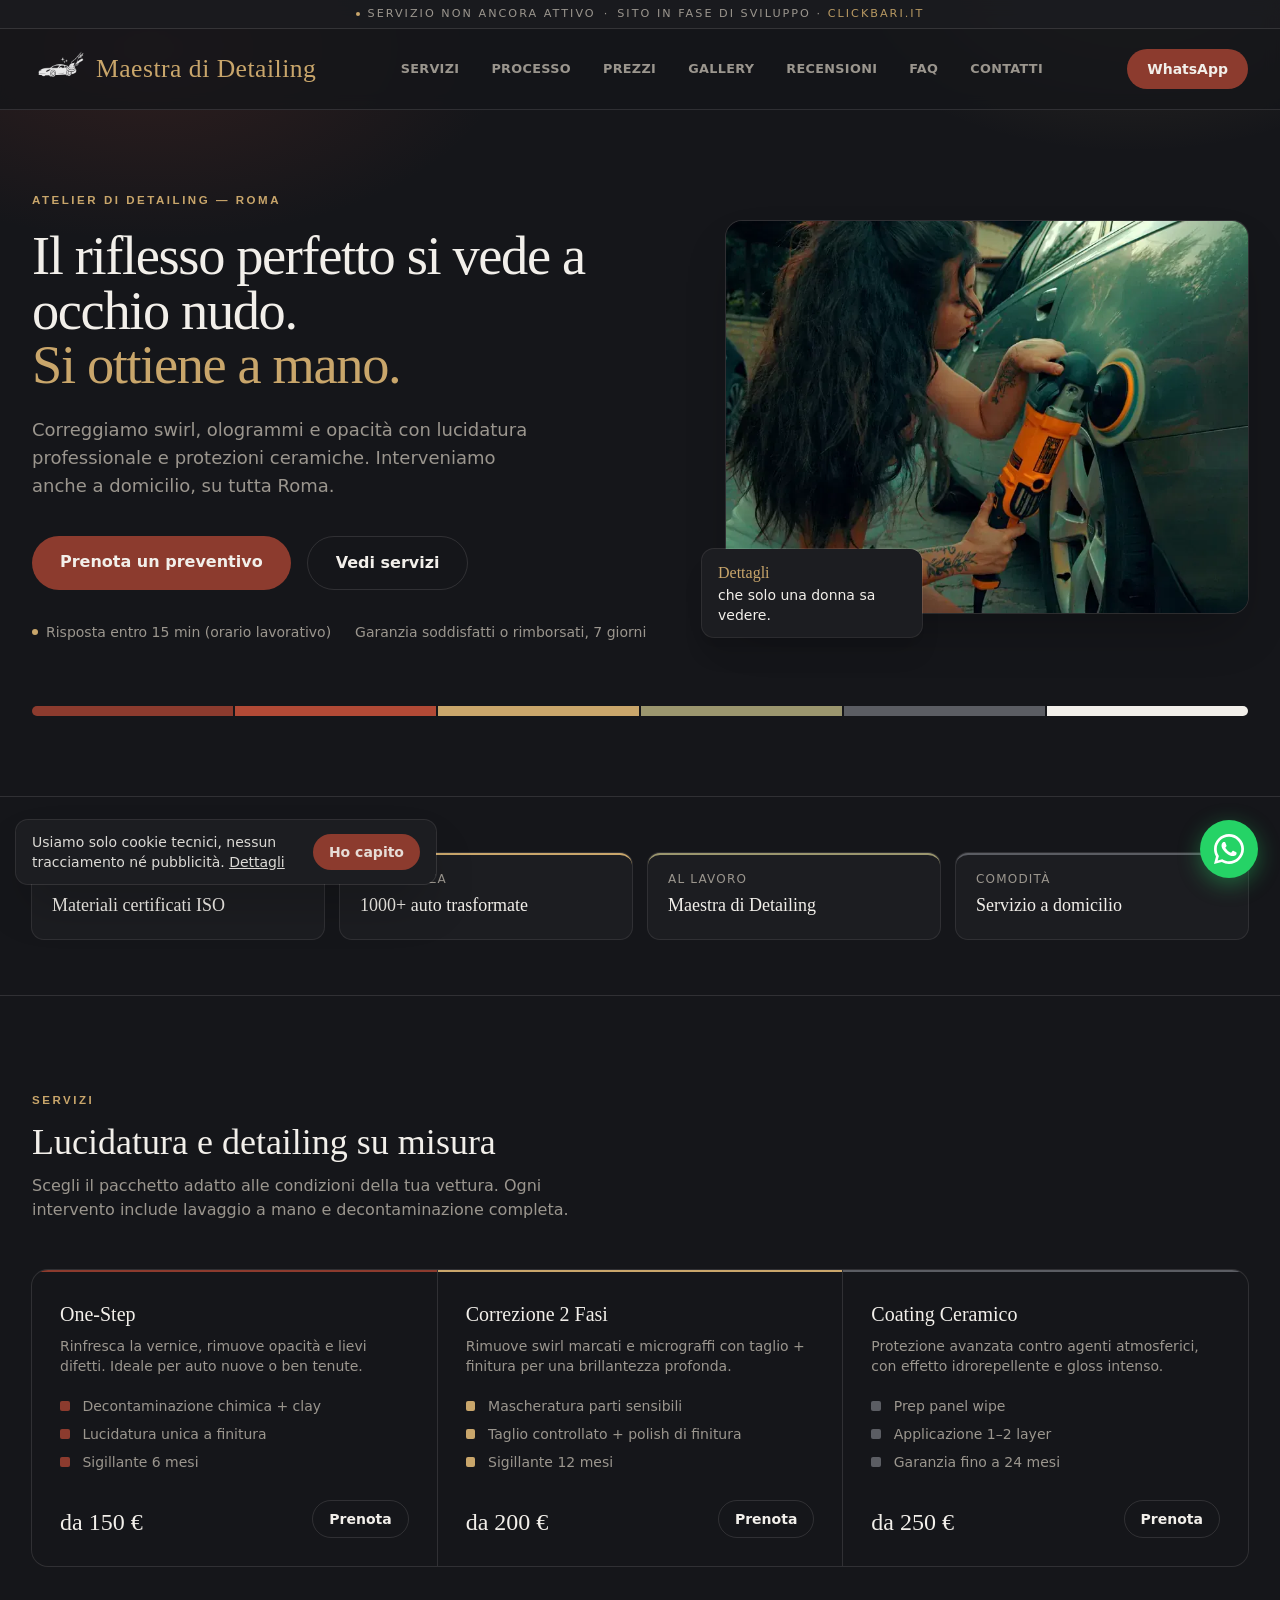
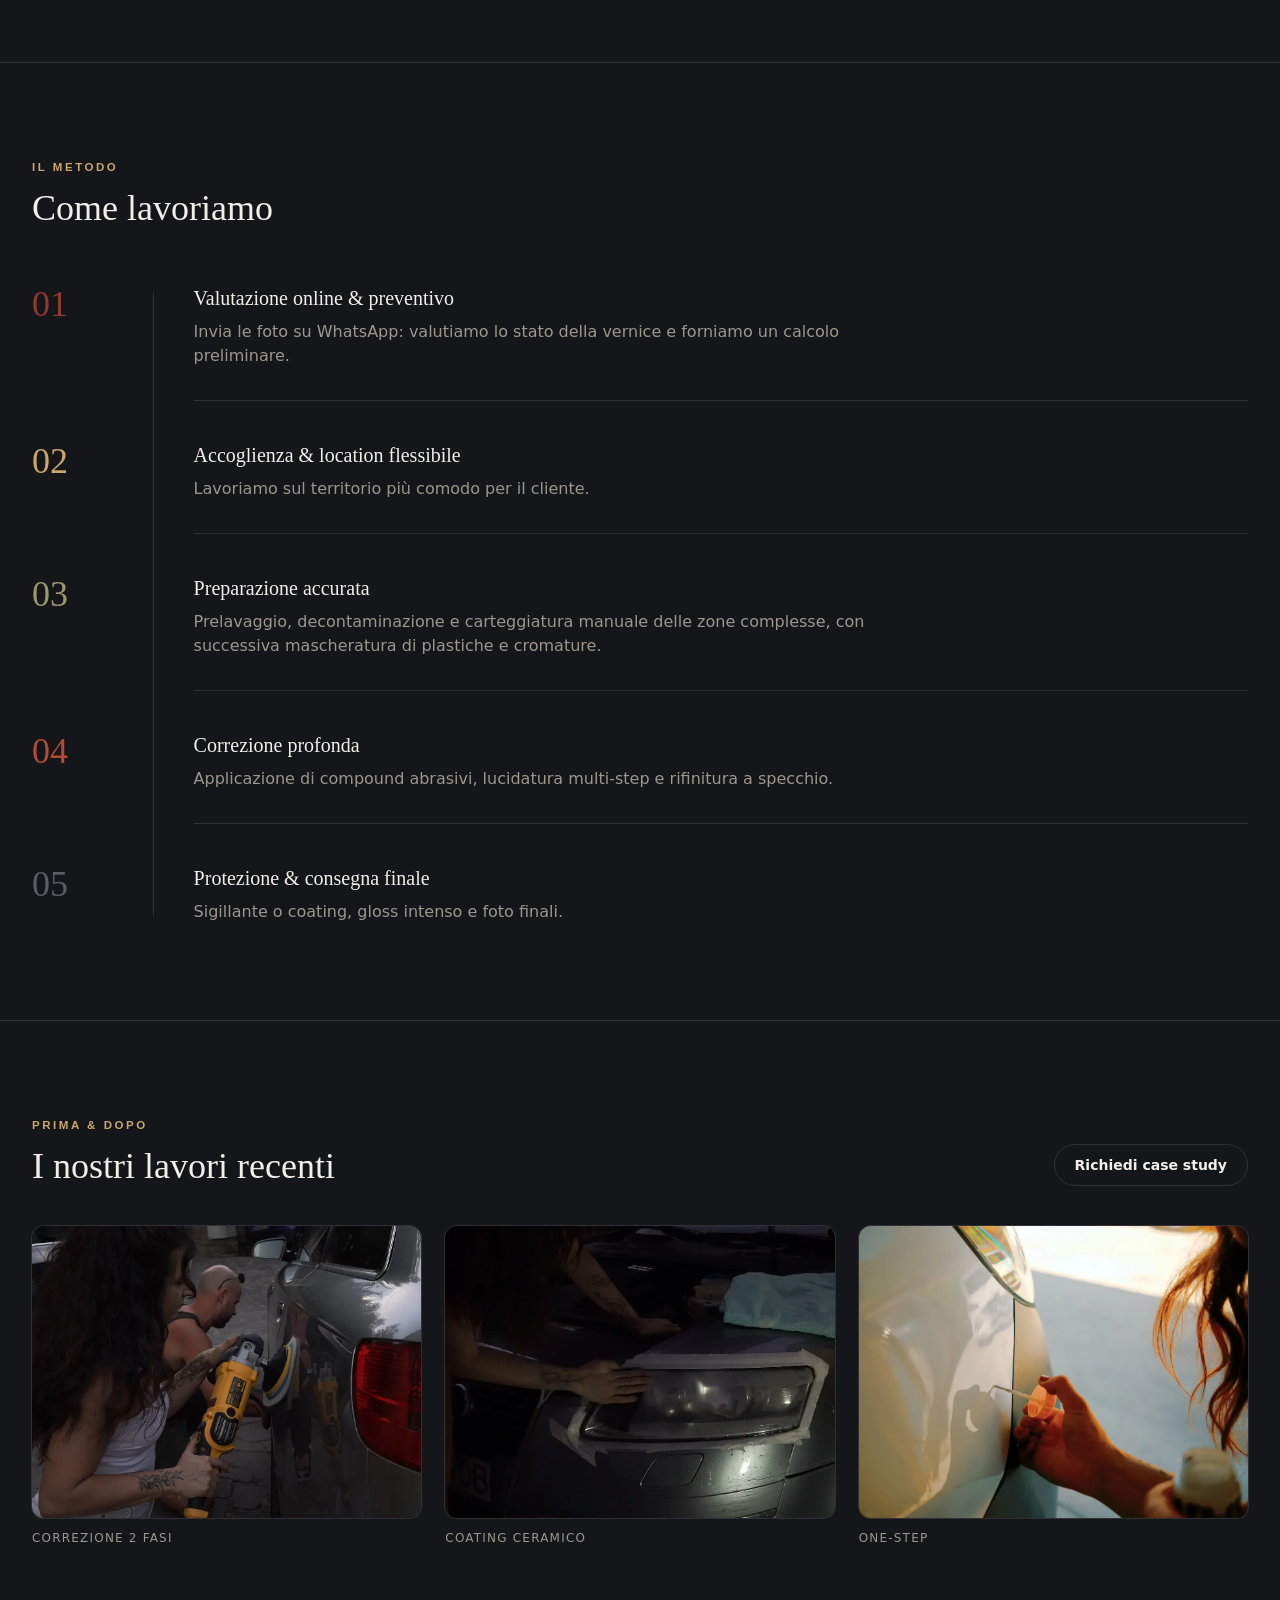
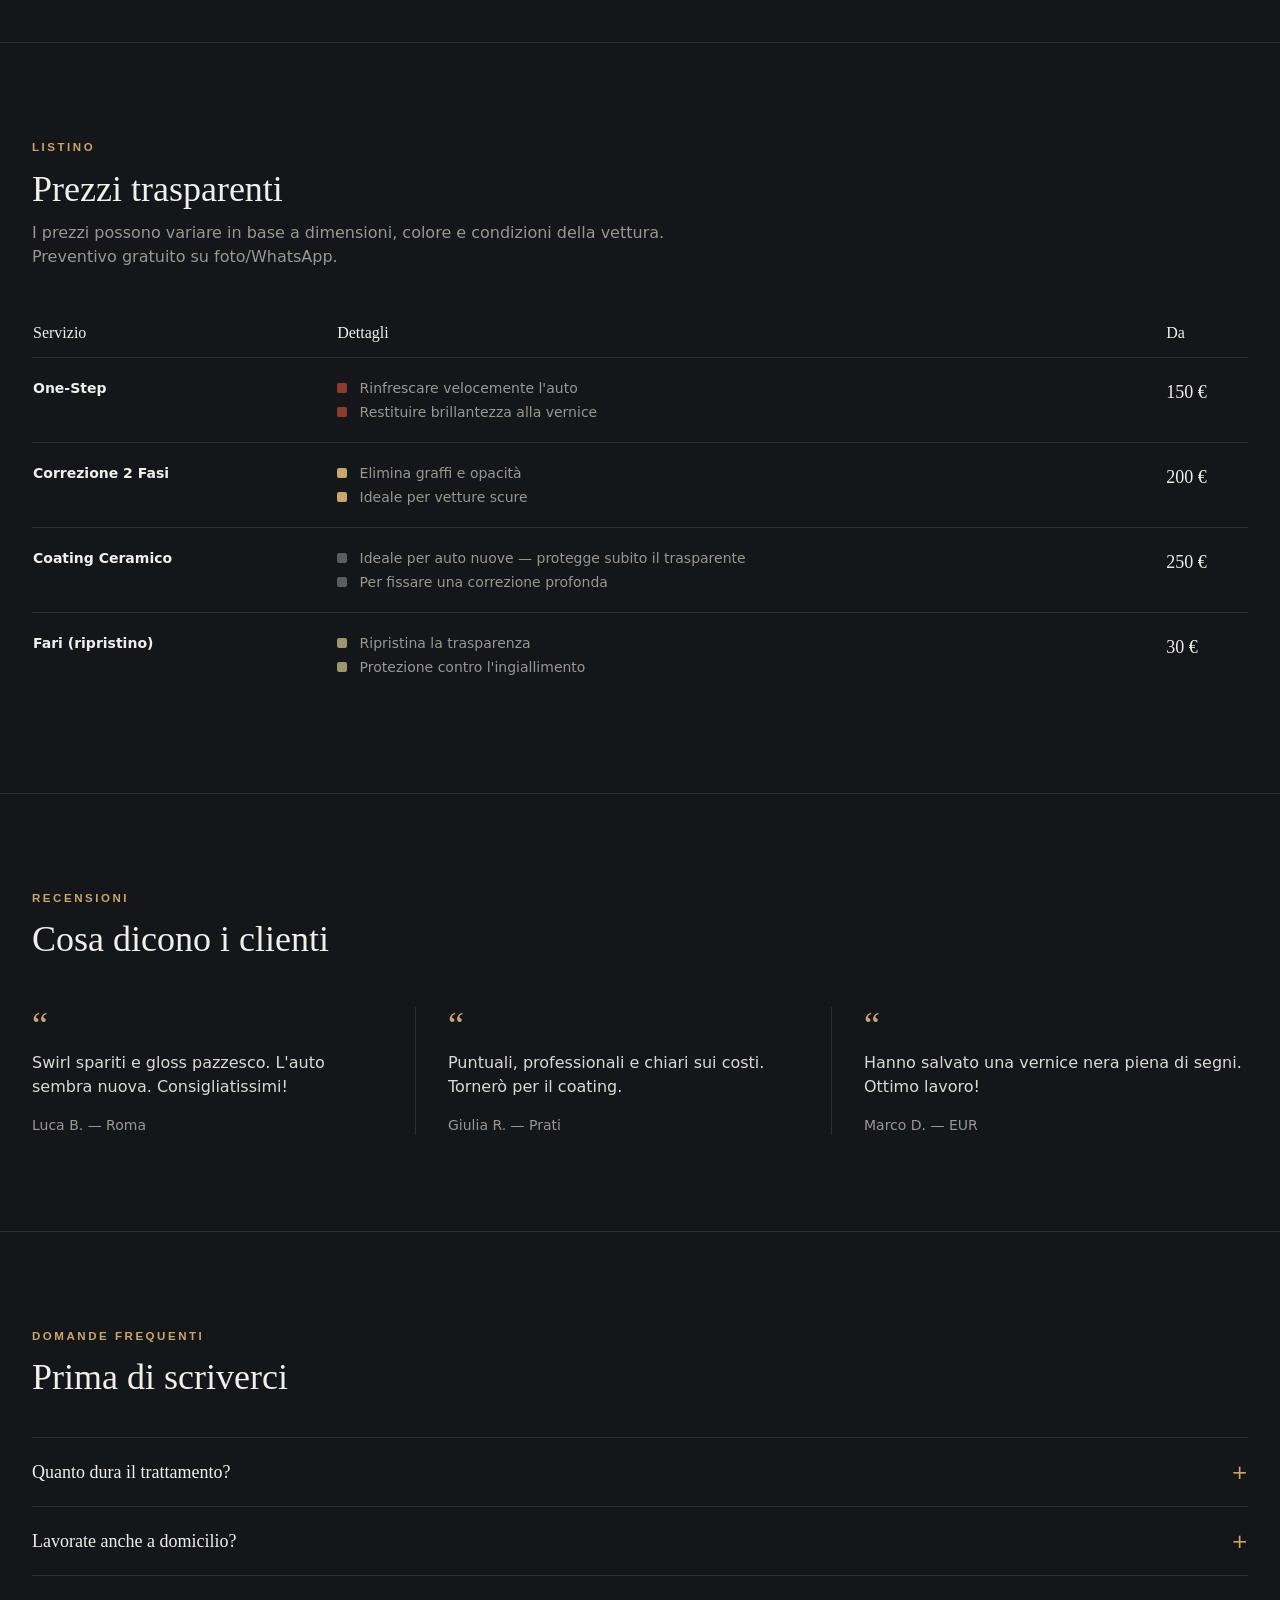
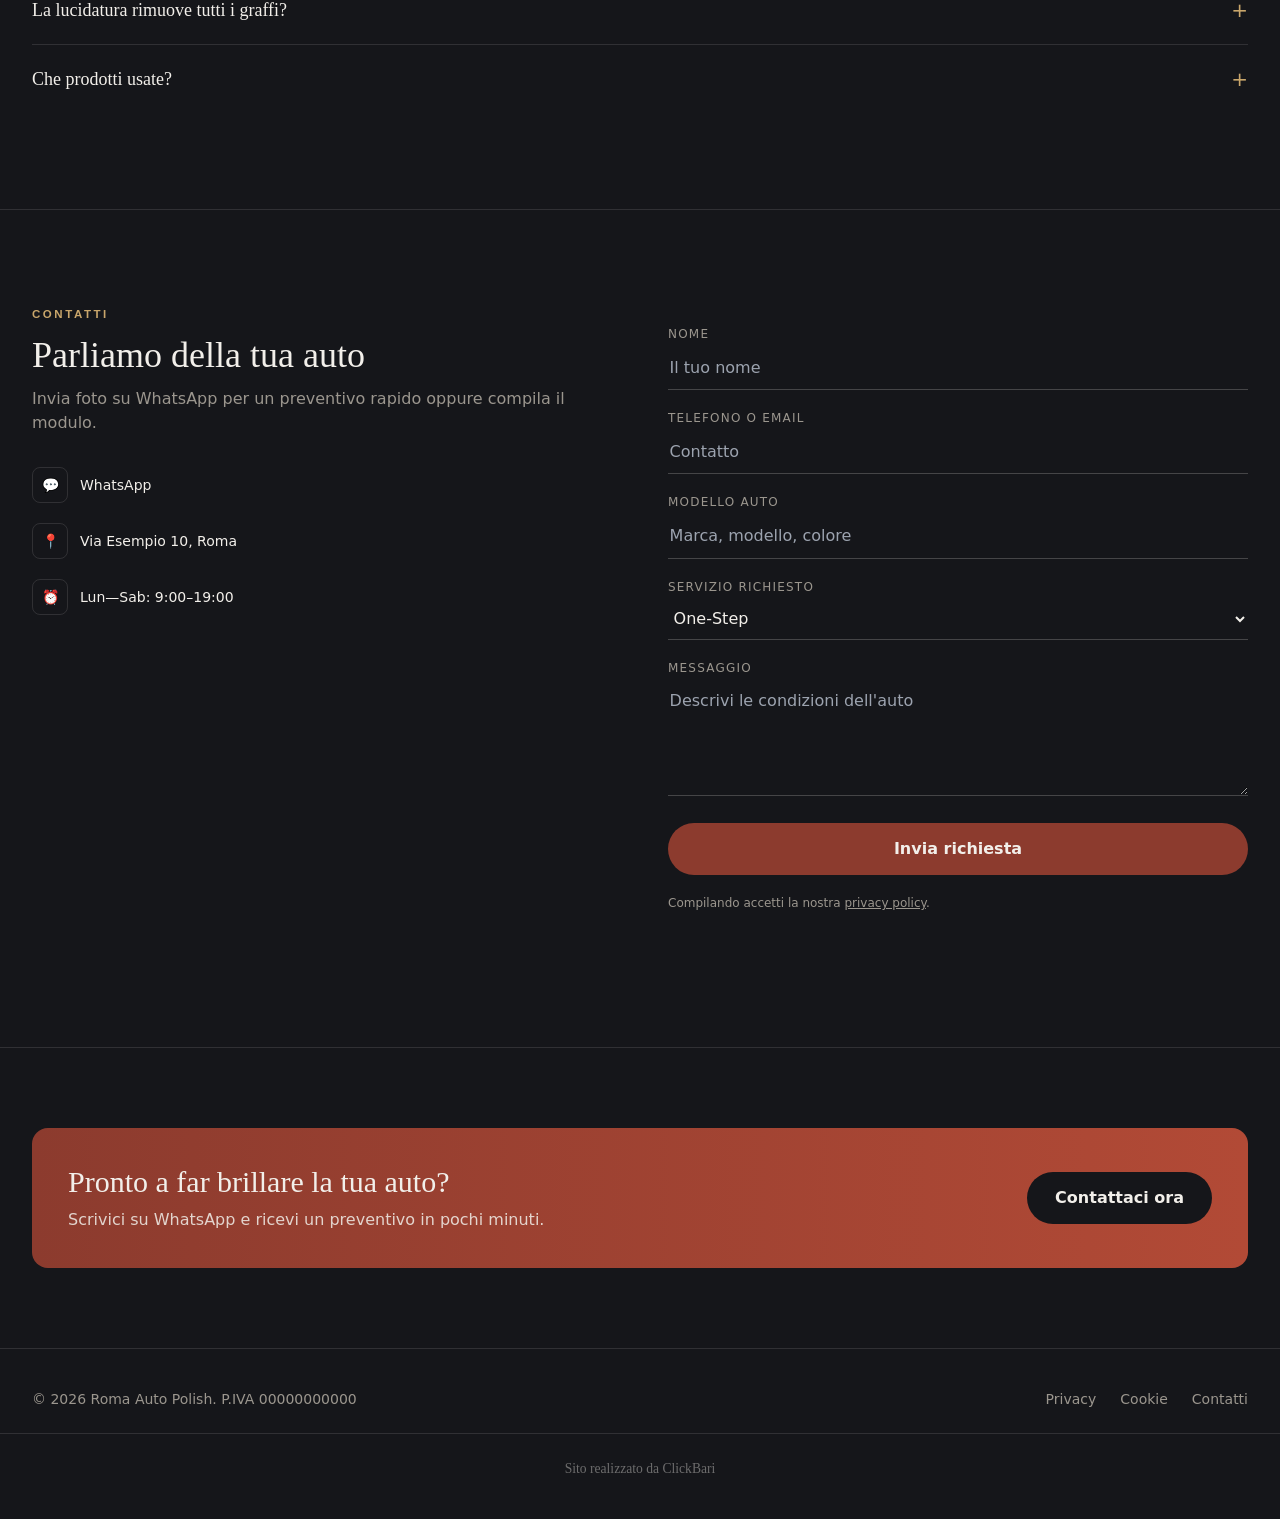
==== index.html @ 766b5fe0 "Barra in alto su due righe su mobile, header più basso Co-Authored-By: Claude Opus 5.5 <noreply@anth" ====
<!DOCTYPE html>
<html lang="it">
<head>
  <meta charset="utf-8" />
  <meta name="viewport" content="width=device-width, initial-scale=1" />
  <title>Roma Auto Polish — Lucidatura professionale a Roma</title>

<link rel="icon" href="/favicon-32.png" sizes="32x32" type="image/png">
<link rel="icon" href="/icon-512.png" sizes="512x512" type="image/png">
<link rel="apple-touch-icon" href="/apple-touch-icon.png" sizes="180x180">
<meta name="description" content="Lucidatura e detailing professionale a Roma: correzione difetti, protezioni ceramiche, lavaggio a mano. Prenota un preventivo gratuito su WhatsApp o telefono." />
  <link rel="canonical" href="https://lady-car.it/">
  <meta name="theme-color" content="#15161A">
  <meta property="og:type" content="website">
  <meta property="og:locale" content="it_IT">
  <meta property="og:title" content="Roma Auto Polish — Lucidatura professionale a Roma">
  <meta property="og:description" content="Lucidatura e detailing professionale a Roma: correzione difetti, protezioni ceramiche, lavaggio a mano.">
  <meta property="og:url" content="https://lady-car.it/">
  <meta property="og:image" content="https://lady-car.it/img/og.jpg">
  <meta name="twitter:card" content="summary_large_image">
  <link rel="preload" href="/fonts/fraunces-latin-500-normal.woff2" as="font" type="font/woff2" crossorigin>
  <link rel="preload" href="/fonts/manrope-latin-400-normal.woff2" as="font" type="font/woff2" crossorigin>
  <!-- Tailwind compilato e font ospitati sul sito (niente CDN / Google Fonts) -->
  <link rel="stylesheet" href="/css/site.css">
  <!-- Local Business SEO -->
  <script type="application/ld+json">
{
  "@context": "https://schema.org",
  "@graph": [
    {
      "@type": "AutoWash",
      "@id": "https://lady-car.it/#business",
      "name": "Roma Auto Polish",
      "alternateName": "Maestra di Detailing",
      "description": "Lucidatura e detailing professionale a Roma: correzione difetti, protezioni ceramiche, lavaggio a mano.",
      "url": "https://lady-car.it/",
      "logo": "https://lady-car.it/icon-512.png",
      "image": "https://lady-car.it/img/og.jpg",
      "priceRange": "€€",
      "address": {
        "@type": "PostalAddress",
        "addressLocality": "Roma",
        "addressRegion": "RM",
        "addressCountry": "IT"
      },
      "areaServed": "Roma",
      "openingHoursSpecification": [
        {
          "@type": "OpeningHoursSpecification",
          "dayOfWeek": [
            "Monday",
            "Tuesday",
            "Wednesday",
            "Thursday",
            "Friday",
            "Saturday"
          ],
          "opens": "09:00",
          "closes": "19:00"
        }
      ],
      "hasOfferCatalog": {
        "@type": "OfferCatalog",
        "name": "Servizi",
        "itemListElement": [
          {
            "@type": "Offer",
            "itemOffered": {
              "@type": "Service",
              "name": "One-Step"
            },
            "priceSpecification": {
              "@type": "PriceSpecification",
              "minPrice": 150,
              "priceCurrency": "EUR"
            }
          },
          {
            "@type": "Offer",
            "itemOffered": {
              "@type": "Service",
              "name": "Correzione 2 Fasi"
            },
            "priceSpecification": {
              "@type": "PriceSpecification",
              "minPrice": 200,
              "priceCurrency": "EUR"
            }
          },
          {
            "@type": "Offer",
            "itemOffered": {
              "@type": "Service",
              "name": "Coating Ceramico"
            },
            "priceSpecification": {
              "@type": "PriceSpecification",
              "minPrice": 250,
              "priceCurrency": "EUR"
            }
          },
          {
            "@type": "Offer",
            "itemOffered": {
              "@type": "Service",
              "name": "Ripristino fari"
            },
            "priceSpecification": {
              "@type": "PriceSpecification",
              "minPrice": 30,
              "priceCurrency": "EUR"
            }
          }
        ]
      }
    },
    {
      "@type": "FAQPage",
      "mainEntity": [
        {
          "@type": "Question",
          "name": "Quanto dura il trattamento?",
          "acceptedAnswer": {
            "@type": "Answer",
            "text": "One-Step dura in media 6 mesi; il coating ceramico fino a 24 mesi con corretta manutenzione."
          }
        },
        {
          "@type": "Question",
          "name": "Lavorate anche a domicilio?",
          "acceptedAnswer": {
            "@type": "Answer",
            "text": "Sì, su Roma città. Fuori dal GRA il prezzo può variare. Chiedi disponibilità in fase di prenotazione."
          }
        },
        {
          "@type": "Question",
          "name": "La lucidatura rimuove tutti i graffi?",
          "acceptedAnswer": {
            "@type": "Answer",
            "text": "Rimuove micrograffi e swirl. Per segni profondi è necessaria una valutazione; non sempre è consigliata la carteggiatura."
          }
        },
        {
          "@type": "Question",
          "name": "Che prodotti usate?",
          "acceptedAnswer": {
            "@type": "Answer",
            "text": "Solo compound e polish premium, tamponi dedicati e protezioni certificate con garanzia scritta."
          }
        }
      ]
    }
  ]
}
  </script>
</head>
<body class="bg-ink text-paper">

  <!-- Nav -->
  <header class="fixed inset-x-0 top-0 z-50 bg-ink/80 border-b border-hair backdrop-blur">
    <div class="border-b border-hair bg-panel/70">
      <p class="mx-auto max-w-7xl px-4 sm:px-6 lg:px-8 py-1 sm:py-0 sm:h-7 flex flex-col sm:flex-row items-center justify-center gap-0.5 sm:gap-2 text-center text-[.68rem] sm:text-[.7rem] leading-snug tracking-[.14em] sm:tracking-[.18em] uppercase text-muted">
        <span class="flex items-center gap-2"><span class="h-1 w-1 rounded-full bg-oro" aria-hidden="true"></span>Servizio non ancora attivo</span>
        <span class="hidden sm:inline" aria-hidden="true">·</span>
        <span>Sito in fase di sviluppo · <a href="https://clickbari.it" target="_blank" rel="noopener" class="text-oro/90 hover:text-oro transition">clickbari.it</a></span>
      </p>
    </div>
    <div class="mx-auto max-w-7xl px-4 sm:px-6 lg:px-8">
      <div class="flex h-16 sm:h-20 items-center justify-between">
        <a href="#home" class="flex items-center gap-2">
          <img src="/img/loologo.png" alt="Roma Auto Polish Logo" width="336" height="224" class="h-12 w-12 sm:h-14 sm:w-14 object-contain" />
          <span class="logo-text">Maestra di Detailing</span>
        </a>
        <nav class="hidden lg:flex items-center gap-8 text-[.8rem] font-semibold tracking-wide uppercase text-muted">
          <a href="#servizi" class="hover:text-paper transition">Servizi</a>
          <a href="#processo" class="hover:text-paper transition">Processo</a>
          <a href="#prezzi" class="hover:text-paper transition">Prezzi</a>
          <a href="#gallery" class="hover:text-paper transition">Gallery</a>
          <a href="#recensioni" class="hover:text-paper transition">Recensioni</a>
          <a href="#faq" class="hover:text-paper transition">FAQ</a>
          <a href="#contatti" class="hover:text-paper transition">Contatti</a>
        </nav>
        <div class="flex items-center gap-3">
          <a href="https://wa.me/393805826738?text=Ciao%2C%20vorrei%20un%20preventivo" target="_blank" rel="noopener" class="rounded-full bg-rosso px-5 py-2.5 text-sm font-bold hover:bg-rossobright transition">WhatsApp</a>
        </div>
      </div>
    </div>
  </header>

  <!-- Hero -->
  <section id="home" class="relative isolate pt-48 pb-20 overflow-hidden wash">
    <div class="mx-auto max-w-7xl px-4 sm:px-6 lg:px-8">
      <div class="grid lg:grid-cols-[1.1fr,0.9fr] gap-14 items-center">
        <div>
          <p class="eyebrow">Atelier di detailing — Roma</p>
          <h1 class="mt-5 font-serif font-medium text-4xl sm:text-5xl lg:text-[3.4rem] leading-[1.08] tracking-tight">
            Il riflesso perfetto si vede a occhio nudo.
            <span class="block text-oro">Si ottiene a mano.</span>
          </h1>
          <p class="mt-6 text-muted text-lg max-w-lg">
            Correggiamo swirl, ologrammi e opacità con lucidatura professionale e protezioni ceramiche. Interveniamo anche a domicilio, su tutta Roma.
          </p>
          <div class="mt-9 flex flex-wrap gap-4">
            <a href="#contatti" class="rounded-full bg-rosso px-7 py-3.5 font-bold hover:bg-rossobright transition">Prenota un preventivo</a>
            <a href="#servizi" class="rounded-full border border-hair px-7 py-3.5 font-bold hover:border-oro hover:text-oro transition">Vedi servizi</a>
          </div>
          <div class="mt-8 flex flex-wrap items-center gap-x-6 gap-y-2 text-sm text-muted">
            <div class="flex items-center gap-2"><span class="h-1.5 w-1.5 rounded-full bg-oro"></span> Risposta entro 15 min (orario lavorativo)</div>
            <div>Garanzia soddisfatti o rimborsati, 7 giorni</div>
          </div>
        </div>
        <div class="relative">
          <div class="aspect-[4/3] rounded-2xl overflow-hidden ring-1 ring-hair shadow-2xl">
            <img src="/img/lucidatura-hero.webp" srcset="/img/lucidatura-hero-m.webp 800w, /img/lucidatura-hero.webp 1600w" sizes="(max-width: 1024px) 100vw, 45vw" alt="Lucidatura auto da una professionista" width="1600" height="1200" fetchpriority="high" decoding="async" class="h-full w-full object-cover" />
          </div>
          <div class="absolute -bottom-6 left-3 sm:-left-6 max-w-[220px] rounded-xl bg-panel px-4 py-3 text-sm ring-1 ring-hair shadow-xl">
            <span class="block font-serif text-oro text-base">Dettagli</span>
            che solo una donna sa vedere.
          </div>
        </div>
      </div>

      <!-- signature swatch strip -->
      <div class="mt-16 swatch reveal">
        <span style="background:#8C3B2E"></span>
        <span style="background:#B24A36"></span>
        <span style="background:#C9A66B"></span>
        <span style="background:#9B966E"></span>
        <span style="background:#5B5D63"></span>
        <span style="background:#F2EFEA"></span>
      </div>
    </div>
  </section>

  <!-- Trust badges — spec-card treatment -->
  <section class="py-14 border-t border-hair">
    <div class="mx-auto max-w-7xl px-4 sm:px-6 lg:px-8">
      <div class="grid grid-cols-2 md:grid-cols-4 gap-4">
        <div class="reveal rounded-xl bg-panel px-5 pt-4 pb-5 ring-1 ring-hair border-t-2" style="border-top-color:#8C3B2E">
          <p class="text-xs uppercase tracking-widest text-muted">Standard</p>
          <p class="mt-1 font-serif text-lg">Materiali certificati ISO</p>
        </div>
        <div class="reveal rounded-xl bg-panel px-5 pt-4 pb-5 ring-1 ring-hair border-t-2" style="border-top-color:#C9A66B">
          <p class="text-xs uppercase tracking-widest text-muted">Esperienza</p>
          <p class="mt-1 font-serif text-lg">1000+ auto trasformate</p>
        </div>
        <div class="reveal rounded-xl bg-panel px-5 pt-4 pb-5 ring-1 ring-hair border-t-2" style="border-top-color:#9B966E">
          <p class="text-xs uppercase tracking-widest text-muted">Al lavoro</p>
          <p class="mt-1 font-serif text-lg">Maestra di Detailing</p>
        </div>
        <div class="reveal rounded-xl bg-panel px-5 pt-4 pb-5 ring-1 ring-hair border-t-2" style="border-top-color:#5B5D63">
          <p class="text-xs uppercase tracking-widest text-muted">Comodità</p>
          <p class="mt-1 font-serif text-lg">Servizio a domicilio</p>
        </div>
      </div>
    </div>
  </section>

  <!-- Servizi -->
  <section id="servizi" class="py-24 border-t border-hair">
    <div class="mx-auto max-w-7xl px-4 sm:px-6 lg:px-8">
      <div class="max-w-xl reveal">
        <p class="eyebrow">Servizi</p>
        <h2 class="mt-3 font-serif text-3xl sm:text-4xl">Lucidatura e detailing su misura</h2>
        <p class="mt-3 text-muted">Scegli il pacchetto adatto alle condizioni della tua vettura. Ogni intervento include lavaggio a mano e decontaminazione completa.</p>
      </div>

      <div class="mt-12 grid md:grid-cols-3 gap-px bg-hair rounded-2xl overflow-hidden ring-1 ring-hair">
        <div class="reveal bg-ink p-7 border-t-2" style="border-top-color:#8C3B2E">
          <h3 class="font-serif text-xl">One-Step</h3>
          <p class="mt-2 text-muted text-sm">Rinfresca la vernice, rimuove opacità e lievi difetti. Ideale per auto nuove o ben tenute.</p>
          <ul class="chips mt-5 space-y-2 text-sm text-muted" style="--chip:#8C3B2E">
            <li>Decontaminazione chimica + clay</li>
            <li>Lucidatura unica a finitura</li>
            <li>Sigillante 6 mesi</li>
          </ul>
          <div class="mt-7 flex items-end justify-between">
            <span class="font-serif text-2xl">da 150 €</span>
            <a href="#contatti" class="rounded-full border border-hair px-4 py-2 text-sm font-bold hover:border-oro hover:text-oro transition">Prenota</a>
          </div>
        </div>
        <div class="reveal bg-ink p-7 border-t-2" style="border-top-color:#C9A66B">
          <h3 class="font-serif text-xl">Correzione 2 Fasi</h3>
          <p class="mt-2 text-muted text-sm">Rimuove swirl marcati e micrograffi con taglio + finitura per una brillantezza profonda.</p>
          <ul class="chips mt-5 space-y-2 text-sm text-muted" style="--chip:#C9A66B">
            <li>Mascheratura parti sensibili</li>
            <li>Taglio controllato + polish di finitura</li>
            <li>Sigillante 12 mesi</li>
          </ul>
          <div class="mt-7 flex items-end justify-between">
            <span class="font-serif text-2xl">da 200 €</span>
            <a href="#contatti" class="rounded-full border border-hair px-4 py-2 text-sm font-bold hover:border-oro hover:text-oro transition">Prenota</a>
          </div>
        </div>
        <div class="reveal bg-ink p-7 border-t-2" style="border-top-color:#5B5D63">
          <h3 class="font-serif text-xl">Coating Ceramico</h3>
          <p class="mt-2 text-muted text-sm">Protezione avanzata contro agenti atmosferici, con effetto idrorepellente e gloss intenso.</p>
          <ul class="chips mt-5 space-y-2 text-sm text-muted" style="--chip:#5B5D63">
            <li>Prep panel wipe</li>
            <li>Applicazione 1–2 layer</li>
            <li>Garanzia fino a 24 mesi</li>
          </ul>
          <div class="mt-7 flex items-end justify-between">
            <span class="font-serif text-2xl">da 250 €</span>
            <a href="#contatti" class="rounded-full border border-hair px-4 py-2 text-sm font-bold hover:border-oro hover:text-oro transition">Prenota</a>
          </div>
        </div>
      </div>
    </div>
  </section>

  <!-- Processo -->
  <section id="processo" class="py-24 border-t border-hair">
    <div class="mx-auto max-w-7xl px-4 sm:px-6 lg:px-8">
      <p class="eyebrow reveal">Il metodo</p>
      <h2 class="mt-3 font-serif text-3xl sm:text-4xl reveal">Come lavoriamo</h2>

      <div class="mt-14 relative">
        <div class="hidden md:block absolute left-[calc(10%-1px)] top-2 bottom-2 w-px bg-hair"></div>
        <div class="space-y-10">

          <div class="reveal grid md:grid-cols-[10%,1fr] gap-4 md:gap-10 items-start">
            <p class="font-serif text-4xl text-rosso">01</p>
            <div class="border-b border-hair pb-8">
              <h3 class="font-serif text-xl">Valutazione online &amp; preventivo</h3>
              <p class="mt-2 text-muted max-w-2xl">Invia le foto su WhatsApp: valutiamo lo stato della vernice e forniamo un calcolo preliminare.</p>
            </div>
          </div>

          <div class="reveal grid md:grid-cols-[10%,1fr] gap-4 md:gap-10 items-start">
            <p class="font-serif text-4xl text-oro">02</p>
            <div class="border-b border-hair pb-8">
              <h3 class="font-serif text-xl">Accoglienza &amp; location flessibile</h3>
              <p class="mt-2 text-muted max-w-2xl">Lavoriamo sul territorio più comodo per il cliente.</p>
            </div>
          </div>

          <div class="reveal grid md:grid-cols-[10%,1fr] gap-4 md:gap-10 items-start">
            <p class="font-serif text-4xl" style="color:#9B966E">03</p>
            <div class="border-b border-hair pb-8">
              <h3 class="font-serif text-xl">Preparazione accurata</h3>
              <p class="mt-2 text-muted max-w-2xl">Prelavaggio, decontaminazione e carteggiatura manuale delle zone complesse, con successiva mascheratura di plastiche e cromature.</p>
            </div>
          </div>

          <div class="reveal grid md:grid-cols-[10%,1fr] gap-4 md:gap-10 items-start">
            <p class="font-serif text-4xl" style="color:#B24A36">04</p>
            <div class="border-b border-hair pb-8">
              <h3 class="font-serif text-xl">Correzione profonda</h3>
              <p class="mt-2 text-muted max-w-2xl">Applicazione di compound abrasivi, lucidatura multi-step e rifinitura a specchio.</p>
            </div>
          </div>

          <div class="reveal grid md:grid-cols-[10%,1fr] gap-4 md:gap-10 items-start">
            <p class="font-serif text-4xl" style="color:#5B5D63">05</p>
            <div>
              <h3 class="font-serif text-xl">Protezione &amp; consegna finale</h3>
              <p class="mt-2 text-muted max-w-2xl">Sigillante o coating, gloss intenso e foto finali.</p>
            </div>
          </div>

        </div>
      </div>
    </div>
  </section>

  <!-- Gallery -->
  <section id="gallery" class="py-24 border-t border-hair">
    <div class="mx-auto max-w-7xl px-4 sm:px-6 lg:px-8">
      <div class="flex flex-wrap items-end justify-between gap-4 reveal">
        <div>
          <p class="eyebrow">Prima &amp; dopo</p>
          <h2 class="mt-3 font-serif text-3xl sm:text-4xl">I nostri lavori recenti</h2>
        </div>
        <a href="#contatti" class="rounded-full border border-hair px-5 py-2.5 font-bold text-sm hover:border-oro hover:text-oro transition">Richiedi case study</a>
      </div>

      <div class="grid mt-10 md:grid-cols-3 gap-6">
        <figure class="reveal">
          <div class="aspect-[4/3] rounded-xl overflow-hidden ring-1 ring-hair">
            <img src="/img/lucidatura-rotativa.webp" alt="Correzione della vernice con lucidatrice rotativa" width="1200" height="900" loading="lazy" decoding="async" class="h-full w-full object-cover" />
          </div>
          <figcaption class="mt-3 text-xs uppercase tracking-widest text-muted">Correzione 2 fasi</figcaption>
        </figure>
        <figure class="reveal">
          <div class="aspect-[4/3] rounded-xl overflow-hidden ring-1 ring-hair">
            <img src="/img/ripristino-fari.webp" alt="Faro mascherato prima della lucidatura" width="1200" height="893" loading="lazy" decoding="async" class="h-full w-full object-cover" />
          </div>
          <figcaption class="mt-3 text-xs uppercase tracking-widest text-muted">Coating ceramico</figcaption>
        </figure>
        <figure class="reveal">
          <div class="aspect-[4/3] rounded-xl overflow-hidden ring-1 ring-hair">
            <img src="/img/ritocco-vernice.webp" alt="Ritocco della vernice su un paraurti" width="1200" height="900" loading="lazy" decoding="async" class="h-full w-full object-cover" />
          </div>
          <figcaption class="mt-3 text-xs uppercase tracking-widest text-muted">One-Step</figcaption>
        </figure>
      </div>
    </div>
  </section>

  <!-- Prezzi -->
  <section id="prezzi" class="py-24 border-t border-hair">
    <div class="mx-auto max-w-7xl px-4 sm:px-6 lg:px-8">
      <p class="eyebrow reveal">Listino</p>
      <h2 class="mt-3 font-serif text-3xl sm:text-4xl reveal">Prezzi trasparenti</h2>
      <p class="mt-3 text-muted max-w-2xl reveal">I prezzi possono variare in base a dimensioni, colore e condizioni della vettura. Preventivo gratuito su foto/WhatsApp.</p>

      <div class="mt-10 reveal">
        <table class="w-full text-sm">
          <thead>
            <tr class="border-b border-hair text-left">
              <th class="py-3 font-serif text-base font-normal">Servizio</th>
              <th class="py-3 font-serif text-base font-normal">Dettagli</th>
              <th class="py-3 font-serif text-base font-normal text-right sm:text-left">Da</th>
            </tr>
          </thead>
          <tbody>
            <tr class="border-b border-hair align-top">
              <td class="py-5 pr-4 font-semibold">One-Step</td>
              <td class="py-5 pr-4">
                <ul class="chips space-y-1 text-muted" style="--chip:#8C3B2E">
                  <li>Rinfrescare velocemente l'auto</li>
                  <li>Restituire brillantezza alla vernice</li>
                </ul>
              </td>
              <td class="py-5 font-serif text-lg text-right sm:text-left">150 €</td>
            </tr>
            <tr class="border-b border-hair align-top">
              <td class="py-5 pr-4 font-semibold">Correzione 2 Fasi</td>
              <td class="py-5 pr-4">
                <ul class="chips space-y-1 text-muted" style="--chip:#C9A66B">
                  <li>Elimina graffi e opacità</li>
                  <li>Ideale per vetture scure</li>
                </ul>
              </td>
              <td class="py-5 font-serif text-lg text-right sm:text-left">200 €</td>
            </tr>
            <tr class="border-b border-hair align-top">
              <td class="py-5 pr-4 font-semibold">Coating Ceramico</td>
              <td class="py-5 pr-4">
                <ul class="chips space-y-1 text-muted" style="--chip:#5B5D63">
                  <li>Ideale per auto nuove — protegge subito il trasparente</li>
                  <li>Per fissare una correzione profonda</li>
                </ul>
              </td>
              <td class="py-5 font-serif text-lg text-right sm:text-left">250 €</td>
            </tr>
            <tr class="align-top">
              <td class="py-5 pr-4 font-semibold">Fari (ripristino)</td>
              <td class="py-5 pr-4">
                <ul class="chips space-y-1 text-muted" style="--chip:#9B966E">
                  <li>Ripristina la trasparenza</li>
                  <li>Protezione contro l'ingiallimento</li>
                </ul>
              </td>
              <td class="py-5 font-serif text-lg text-right sm:text-left">30 €</td>
            </tr>
          </tbody>
        </table>
      </div>
    </div>
  </section>

  <!-- Recensioni -->
  <section id="recensioni" class="py-24 border-t border-hair">
    <div class="mx-auto max-w-7xl px-4 sm:px-6 lg:px-8">
      <p class="eyebrow reveal">Recensioni</p>
      <h2 class="mt-3 font-serif text-3xl sm:text-4xl reveal">Cosa dicono i clienti</h2>

      <div class="mt-12 grid md:grid-cols-3 gap-10 md:gap-8">
        <figure class="reveal md:border-r md:border-hair md:pr-8">
          <p class="font-serif text-4xl text-oro leading-none">“</p>
          <blockquote class="mt-2 text-paper/90">Swirl spariti e gloss pazzesco. L'auto sembra nuova. Consigliatissimi!</blockquote>
          <figcaption class="mt-4 text-sm text-muted">Luca B. — Roma</figcaption>
        </figure>
        <figure class="reveal md:border-r md:border-hair md:pr-8">
          <p class="font-serif text-4xl text-oro leading-none">“</p>
          <blockquote class="mt-2 text-paper/90">Puntuali, professionali e chiari sui costi. Tornerò per il coating.</blockquote>
          <figcaption class="mt-4 text-sm text-muted">Giulia R. — Prati</figcaption>
        </figure>
        <figure class="reveal">
          <p class="font-serif text-4xl text-oro leading-none">“</p>
          <blockquote class="mt-2 text-paper/90">Hanno salvato una vernice nera piena di segni. Ottimo lavoro!</blockquote>
          <figcaption class="mt-4 text-sm text-muted">Marco D. — EUR</figcaption>
        </figure>
      </div>
    </div>
  </section>

  <!-- FAQ -->
  <section id="faq" class="py-24 border-t border-hair">
    <div class="mx-auto max-w-7xl px-4 sm:px-6 lg:px-8">
      <p class="eyebrow reveal">Domande frequenti</p>
      <h2 class="mt-3 font-serif text-3xl sm:text-4xl reveal">Prima di scriverci</h2>

      <div class="mt-10 divide-y divide-hair border-t border-hair">
        <details class="faq group py-5 reveal">
          <summary class="flex items-center justify-between gap-4">
            <span class="font-serif text-lg">Quanto dura il trattamento?</span>
            <span class="plus text-oro text-xl leading-none">+</span>
          </summary>
          <p class="mt-3 text-muted max-w-2xl">One-Step dura in media 6 mesi; il coating ceramico fino a 24 mesi con corretta manutenzione.</p>
        </details>
        <details class="faq group py-5 reveal">
          <summary class="flex items-center justify-between gap-4">
            <span class="font-serif text-lg">Lavorate anche a domicilio?</span>
            <span class="plus text-oro text-xl leading-none">+</span>
          </summary>
          <p class="mt-3 text-muted max-w-2xl">Sì, su Roma città. Fuori dal GRA il prezzo può variare. Chiedi disponibilità in fase di prenotazione.</p>
        </details>
        <details class="faq group py-5 reveal">
          <summary class="flex items-center justify-between gap-4">
            <span class="font-serif text-lg">La lucidatura rimuove tutti i graffi?</span>
            <span class="plus text-oro text-xl leading-none">+</span>
          </summary>
          <p class="mt-3 text-muted max-w-2xl">Rimuove micrograffi e swirl. Per segni profondi è necessaria una valutazione; non sempre è consigliata la carteggiatura.</p>
        </details>
        <details class="faq group py-5 reveal">
          <summary class="flex items-center justify-between gap-4">
            <span class="font-serif text-lg">Che prodotti usate?</span>
            <span class="plus text-oro text-xl leading-none">+</span>
          </summary>
          <p class="mt-3 text-muted max-w-2xl">Solo compound e polish premium, tamponi dedicati e protezioni certificate con garanzia scritta.</p>
        </details>
      </div>
    </div>
  </section>

  <!-- Contatti -->
  <section id="contatti" class="py-24 border-t border-hair">
    <div class="mx-auto max-w-7xl px-4 sm:px-6 lg:px-8">
      <div class="grid lg:grid-cols-2 gap-14">
        <div class="reveal">
          <p class="eyebrow">Contatti</p>
          <h2 class="mt-3 font-serif text-3xl sm:text-4xl">Parliamo della tua auto</h2>
          <p class="mt-3 text-muted">Invia foto su WhatsApp per un preventivo rapido oppure compila il modulo.</p>

          <div class="mt-8 space-y-5 text-sm">
            <div class="flex items-center gap-3">
              <div class="h-9 w-9 rounded-lg border border-hair flex items-center justify-center">💬</div>
              <a href="https://wa.me/393805826738?text=Ciao%2C%20vorrei%20un%20preventivo" target="_blank" rel="noopener" class="hover:text-oro transition">WhatsApp</a>
            </div>
            <div class="flex items-center gap-3">
              <div class="h-9 w-9 rounded-lg border border-hair flex items-center justify-center">📍</div>
              <a href="https://maps.google.com/?q=Roma" target="_blank" class="hover:text-oro transition">Via Esempio 10, Roma</a>
            </div>
            <div class="flex items-center gap-3">
              <div class="h-9 w-9 rounded-lg border border-hair flex items-center justify-center">⏰</div>
              <p>Lun—Sab: 9:00–19:00</p>
            </div>
          </div>
        </div>

        <form id="form" class="reveal space-y-5" action="https://formspree.io/f/mlgkbbkv" method="POST">
          <input type="hidden" name="_subject" value="Nuova richiesta da lady-car.it">
          <div class="hp" aria-hidden="true"><label>Lascia vuoto<input type="text" name="_gotcha" tabindex="-1" autocomplete="off"></label></div>
          <div>
            <label class="block text-xs uppercase tracking-widest text-muted mb-1">Nome</label>
            <input name="nome" required type="text" autocomplete="name" class="line w-full" placeholder="Il tuo nome" />
          </div>
          <div>
            <label class="block text-xs uppercase tracking-widest text-muted mb-1">Telefono o email</label>
            <input name="contatto" required type="text" class="line w-full" placeholder="Contatto" />
          </div>
          <div>
            <label class="block text-xs uppercase tracking-widest text-muted mb-1">Modello auto</label>
            <input name="auto" type="text" class="line w-full" placeholder="Marca, modello, colore" />
          </div>
          <div>
            <label class="block text-xs uppercase tracking-widest text-muted mb-1">Servizio richiesto</label>
            <select name="servizio" class="line w-full">
              <option>One-Step</option>
              <option>Correzione 2 Fasi</option>
              <option>Coating Ceramico</option>
              <option>Consulenza</option>
            </select>
          </div>
          <div>
            <label class="block text-xs uppercase tracking-widest text-muted mb-1">Messaggio</label>
            <textarea name="messaggio" rows="4" class="line w-full" placeholder="Descrivi le condizioni dell'auto"></textarea>
          </div>
          <button type="submit" class="w-full rounded-full bg-rosso px-6 py-3.5 font-bold hover:bg-rossobright transition">Invia richiesta</button>
          <p class="text-xs text-muted">Compilando accetti la nostra <a href="/privacy.html" class="underline hover:text-oro">privacy policy</a>.</p>
          <p id="form-status" class="text-sm min-h-[1.25rem]" role="status" aria-live="polite"></p>
        </form>
      </div>
    </div>
  </section>

  <!-- CTA -->
  <section class="py-20 border-t border-hair">
    <div class="mx-auto max-w-7xl px-4 sm:px-6 lg:px-8">
      <div class="reveal rounded-2xl bg-gradient-to-r from-rosso to-rossobright p-9 text-paper">
        <div class="grid md:grid-cols-2 gap-6 items-center">
          <div>
            <h2 class="font-serif text-2xl sm:text-3xl">Pronto a far brillare la tua auto?</h2>
            <p class="mt-2 text-paper/85">Scrivici su WhatsApp e ricevi un preventivo in pochi minuti.</p>
          </div>
          <div class="md:text-right">
            <a href="https://wa.me/393805826738?text=Ciao%2C%20vorrei%20un%20preventivo" target="_blank" rel="noopener" class="inline-block rounded-full bg-ink text-paper px-7 py-3.5 font-bold hover:bg-panel transition">Contattaci ora</a>
          </div>
        </div>
      </div>
    </div>
  </section>

  <footer class="py-10 text-sm text-muted border-t border-hair">
    <div class="mx-auto max-w-7xl px-4 sm:px-6 lg:px-8 flex flex-col md:flex-row items-center justify-between gap-4">
      <p>© <span id="year"></span> Roma Auto Polish. P.IVA 00000000000</p>
      <nav class="flex items-center gap-6">
        <a href="/privacy.html" class="hover:text-oro transition">Privacy</a>
        <a href="/privacy.html#cookie" class="hover:text-oro transition">Cookie</a>
        <a href="#contatti" class="hover:text-oro transition">Contatti</a>
      </nav>
    </div>
    <div class="site-credit mx-auto max-w-7xl px-4 sm:px-6 lg:px-8 mt-6 pt-6 border-t border-hair text-center">
      <a href="https://clickbari.it" target="_blank" rel="noopener">Sito realizzato da ClickBari</a>
    </div>
  </footer>

  <a class="wa-float" href="https://wa.me/393805826738?text=Ciao%20Lady%20Car%2C%20vorrei%20un%20preventivo" target="_blank" rel="noopener" aria-label="Scrivici su WhatsApp">
    <svg viewBox="0 0 24 24" aria-hidden="true"><path d="M17.5 14.4c-.3-.1-1.8-.9-2-1-.3-.1-.5-.1-.7.1-.2.3-.8 1-.9 1.2-.2.2-.3.2-.6.1-.3-.1-1.3-.5-2.4-1.5-.9-.8-1.5-1.8-1.7-2.1-.2-.3 0-.5.1-.6l.4-.5c.2-.2.2-.3.3-.5.1-.2 0-.4 0-.5l-.9-2.2c-.2-.6-.5-.5-.7-.5h-.6c-.2 0-.5.1-.8.4-.3.3-1 1-1 2.5s1.1 2.9 1.2 3.1c.1.2 2.1 3.2 5.1 4.5.7.3 1.3.5 1.7.6.7.2 1.4.2 1.9.1.6-.1 1.8-.7 2-1.4.2-.7.2-1.3.2-1.4-.1-.1-.3-.2-.6-.3zM12 21.8c-1.8 0-3.5-.5-5-1.4l-.4-.2-3.7 1 1-3.6-.2-.4C2.7 15.7 2.2 13.9 2.2 12 2.2 6.6 6.6 2.2 12 2.2c2.6 0 5.1 1 6.9 2.9 1.8 1.8 2.9 4.3 2.9 6.9 0 5.4-4.4 9.8-9.8 9.8zM20.5 3.5C18.2 1.2 15.2 0 12 0 5.4 0 0 5.4 0 12c0 2.1.6 4.2 1.6 6L0 24l6.2-1.6c1.8 1 3.8 1.5 5.8 1.5 6.6 0 12-5.4 12-12 0-3.2-1.2-6.2-3.5-8.4z"/></svg>
  </a>

  <div id="cookie" class="cookie items-center gap-3 rounded-xl bg-panel ring-1 ring-hair shadow-2xl px-4 py-3 text-sm text-paper/90" role="region" aria-label="Informativa cookie">
    <p>Usiamo solo cookie tecnici, nessun tracciamento né pubblicità. <a href="/privacy.html#cookie" class="underline hover:text-oro">Dettagli</a></p>
    <button type="button" id="cookie-ok" class="shrink-0 rounded-full bg-rosso px-4 py-2 font-bold hover:bg-rossobright transition">Ho capito</button>
  </div>

  <script>
    document.getElementById('year').textContent = new Date().getFullYear();

    const io = new IntersectionObserver((entries) => {
      entries.forEach(e => { if (e.isIntersecting) { e.target.classList.add('in'); io.unobserve(e.target); } });
    }, { threshold: .12 });
    document.querySelectorAll('.reveal').forEach(el => io.observe(el));

    // Avviso cookie: solo informativo (il sito usa unicamente storage tecnico)
    (function(){
      var box = document.getElementById('cookie'), seen = null;
      try { seen = localStorage.getItem('lc-cookie-ok'); } catch(e) {}
      if (!seen) box.classList.add('show');
      document.getElementById('cookie-ok').addEventListener('click', function(){
        try { localStorage.setItem('lc-cookie-ok', '1'); } catch(e) {}
        box.classList.remove('show');
      });
    })();

    // Modulo → Formspree
    (function(){
      var form = document.getElementById('form'), status = document.getElementById('form-status');
      form.addEventListener('submit', async function(e){
        e.preventDefault();
        var btn = form.querySelector('button[type=submit]');
        btn.disabled = true; btn.textContent = 'Invio in corso…';
        status.textContent = ''; status.style.color = '';
        try {
          var res = await fetch(form.action, { method:'POST', body:new FormData(form), headers:{ 'Accept':'application/json' } });
          if (!res.ok) throw new Error();
          form.reset();
          status.style.color = '#9BD8A6';
          status.textContent = 'Richiesta inviata. Ti ricontattiamo al più presto.';
        } catch(err) {
          status.style.color = '#F2A08C';
          status.textContent = 'La richiesta non è partita. Riprova oppure scrivici su WhatsApp.';
        } finally {
          btn.disabled = false; btn.textContent = 'Invia richiesta';
        }
      });
    })();
  </script>
</body>
</html>
---- css/site.css ----
@font-face{font-family:Fraunces;font-weight:400;font-display:swap;src:url(/fonts/fraunces-latin-400-normal.woff2) format("woff2")}@font-face{font-family:Fraunces;font-weight:500;font-display:swap;src:url(/fonts/fraunces-latin-500-normal.woff2) format("woff2")}@font-face{font-family:Manrope;font-weight:400;font-display:swap;src:url(/fonts/manrope-latin-400-normal.woff2) format("woff2")}@font-face{font-family:Manrope;font-weight:600;font-display:swap;src:url(/fonts/manrope-latin-600-normal.woff2) format("woff2")}@font-face{font-family:Manrope;font-weight:700;font-display:swap;src:url(/fonts/manrope-latin-700-normal.woff2) format("woff2")}@font-face{font-family:Manrope;font-weight:800;font-display:swap;src:url(/fonts/manrope-latin-800-normal.woff2) format("woff2")}@font-face{font-family:Great Vibes;font-weight:400;font-display:swap;src:url(/fonts/great-vibes-latin-400-normal.woff2) format("woff2")}*,:after,:before{--tw-border-spacing-x:0;--tw-border-spacing-y:0;--tw-translate-x:0;--tw-translate-y:0;--tw-rotate:0;--tw-skew-x:0;--tw-skew-y:0;--tw-scale-x:1;--tw-scale-y:1;--tw-pan-x: ;--tw-pan-y: ;--tw-pinch-zoom: ;--tw-scroll-snap-strictness:proximity;--tw-gradient-from-position: ;--tw-gradient-via-position: ;--tw-gradient-to-position: ;--tw-ordinal: ;--tw-slashed-zero: ;--tw-numeric-figure: ;--tw-numeric-spacing: ;--tw-numeric-fraction: ;--tw-ring-inset: ;--tw-ring-offset-width:0px;--tw-ring-offset-color:#fff;--tw-ring-color:rgba(59,130,246,.5);--tw-ring-offset-shadow:0 0 #0000;--tw-ring-shadow:0 0 #0000;--tw-shadow:0 0 #0000;--tw-shadow-colored:0 0 #0000;--tw-blur: ;--tw-brightness: ;--tw-contrast: ;--tw-grayscale: ;--tw-hue-rotate: ;--tw-invert: ;--tw-saturate: ;--tw-sepia: ;--tw-drop-shadow: ;--tw-backdrop-blur: ;--tw-backdrop-brightness: ;--tw-backdrop-contrast: ;--tw-backdrop-grayscale: ;--tw-backdrop-hue-rotate: ;--tw-backdrop-invert: ;--tw-backdrop-opacity: ;--tw-backdrop-saturate: ;--tw-backdrop-sepia: ;--tw-contain-size: ;--tw-contain-layout: ;--tw-contain-paint: ;--tw-contain-style: }::backdrop{--tw-border-spacing-x:0;--tw-border-spacing-y:0;--tw-translate-x:0;--tw-translate-y:0;--tw-rotate:0;--tw-skew-x:0;--tw-skew-y:0;--tw-scale-x:1;--tw-scale-y:1;--tw-pan-x: ;--tw-pan-y: ;--tw-pinch-zoom: ;--tw-scroll-snap-strictness:proximity;--tw-gradient-from-position: ;--tw-gradient-via-position: ;--tw-gradient-to-position: ;--tw-ordinal: ;--tw-slashed-zero: ;--tw-numeric-figure: ;--tw-numeric-spacing: ;--tw-numeric-fraction: ;--tw-ring-inset: ;--tw-ring-offset-width:0px;--tw-ring-offset-color:#fff;--tw-ring-color:rgba(59,130,246,.5);--tw-ring-offset-shadow:0 0 #0000;--tw-ring-shadow:0 0 #0000;--tw-shadow:0 0 #0000;--tw-shadow-colored:0 0 #0000;--tw-blur: ;--tw-brightness: ;--tw-contrast: ;--tw-grayscale: ;--tw-hue-rotate: ;--tw-invert: ;--tw-saturate: ;--tw-sepia: ;--tw-drop-shadow: ;--tw-backdrop-blur: ;--tw-backdrop-brightness: ;--tw-backdrop-contrast: ;--tw-backdrop-grayscale: ;--tw-backdrop-hue-rotate: ;--tw-backdrop-invert: ;--tw-backdrop-opacity: ;--tw-backdrop-saturate: ;--tw-backdrop-sepia: ;--tw-contain-size: ;--tw-contain-layout: ;--tw-contain-paint: ;--tw-contain-style: }

/*! tailwindcss v3.4.19 | MIT License | https://tailwindcss.com*/*,:after,:before{box-sizing:border-box;border:0 solid #e5e7eb}:after,:before{--tw-content:""}:host,html{line-height:1.5;-webkit-text-size-adjust:100%;-moz-tab-size:4;-o-tab-size:4;tab-size:4;font-family:Manrope,system-ui,-apple-system,sans-serif;font-feature-settings:normal;font-variation-settings:normal;-webkit-tap-highlight-color:transparent}body{margin:0;line-height:inherit}hr{height:0;color:inherit;border-top-width:1px}abbr:where([title]){-webkit-text-decoration:underline dotted;text-decoration:underline dotted}h1,h2,h3,h4,h5,h6{font-size:inherit;font-weight:inherit}a{color:inherit;text-decoration:inherit}b,strong{font-weight:bolder}code,kbd,pre,samp{font-family:ui-monospace,SFMono-Regular,Menlo,Monaco,Consolas,Liberation Mono,Courier New,monospace;font-feature-settings:normal;font-variation-settings:normal;font-size:1em}small{font-size:80%}sub,sup{font-size:75%;line-height:0;position:relative;vertical-align:baseline}sub{bottom:-.25em}sup{top:-.5em}table{text-indent:0;border-color:inherit;border-collapse:collapse}button,input,optgroup,select,textarea{font-family:inherit;font-feature-settings:inherit;font-variation-settings:inherit;font-size:100%;font-weight:inherit;line-height:inherit;letter-spacing:inherit;color:inherit;margin:0;padding:0}button,select{text-transform:none}button,input:where([type=button]),input:where([type=reset]),input:where([type=submit]){-webkit-appearance:button;background-color:transparent;background-image:none}:-moz-focusring{outline:auto}:-moz-ui-invalid{box-shadow:none}progress{vertical-align:baseline}::-webkit-inner-spin-button,::-webkit-outer-spin-button{height:auto}[type=search]{-webkit-appearance:textfield;outline-offset:-2px}::-webkit-search-decoration{-webkit-appearance:none}::-webkit-file-upload-button{-webkit-appearance:button;font:inherit}summary{display:list-item}blockquote,dd,dl,figure,h1,h2,h3,h4,h5,h6,hr,p,pre{margin:0}fieldset{margin:0}fieldset,legend{padding:0}menu,ol,ul{list-style:none;margin:0;padding:0}dialog{padding:0}textarea{resize:vertical}input::-moz-placeholder,textarea::-moz-placeholder{opacity:1;color:#9ca3af}input::placeholder,textarea::placeholder{opacity:1;color:#9ca3af}[role=button],button{cursor:pointer}:disabled{cursor:default}audio,canvas,embed,iframe,img,object,svg,video{display:block;vertical-align:middle}img,video{max-width:100%;height:auto}[hidden]:where(:not([hidden=until-found])){display:none}.fixed{position:fixed}.absolute{position:absolute}.relative{position:relative}.inset-x-0{left:0;right:0}.-bottom-6{bottom:-1.5rem}.bottom-2{bottom:.5rem}.left-3{left:.75rem}.left-\[calc\(10\%-1px\)\]{left:calc(10% - 1px)}.top-0{top:0}.top-2{top:.5rem}.isolate{isolation:isolate}.z-50{z-index:50}.mx-auto{margin-left:auto;margin-right:auto}.mb-1{margin-bottom:.25rem}.mt-1{margin-top:.25rem}.mt-10{margin-top:2.5rem}.mt-12{margin-top:3rem}.mt-14{margin-top:3.5rem}.mt-16{margin-top:4rem}.mt-2{margin-top:.5rem}.mt-3{margin-top:.75rem}.mt-4{margin-top:1rem}.mt-5{margin-top:1.25rem}.mt-6{margin-top:1.5rem}.mt-7{margin-top:1.75rem}.mt-8{margin-top:2rem}.mt-9{margin-top:2.25rem}.block{display:block}.inline-block{display:inline-block}.flex{display:flex}.table{display:table}.grid{display:grid}.hidden{display:none}.aspect-\[4\/3\]{aspect-ratio:4/3}.h-1{height:.25rem}.h-1\.5{height:.375rem}.h-12{height:3rem}.h-16{height:4rem}.h-9{height:2.25rem}.h-full{height:100%}.min-h-\[1\.25rem\]{min-height:1.25rem}.w-1{width:.25rem}.w-1\.5{width:.375rem}.w-12{width:3rem}.w-9{width:2.25rem}.w-full{width:100%}.w-px{width:1px}.max-w-2xl{max-width:42rem}.max-w-7xl{max-width:80rem}.max-w-\[220px\]{max-width:220px}.max-w-lg{max-width:32rem}.max-w-xl{max-width:36rem}.shrink-0{flex-shrink:0}.grid-cols-2{grid-template-columns:repeat(2,minmax(0,1fr))}.flex-col{flex-direction:column}.flex-wrap{flex-wrap:wrap}.items-start{align-items:flex-start}.items-end{align-items:flex-end}.items-center{align-items:center}.justify-center{justify-content:center}.justify-between{justify-content:space-between}.gap-0\.5{gap:.125rem}.gap-10{gap:2.5rem}.gap-14{gap:3.5rem}.gap-2{gap:.5rem}.gap-3{gap:.75rem}.gap-4{gap:1rem}.gap-6{gap:1.5rem}.gap-8{gap:2rem}.gap-px{gap:1px}.gap-x-6{-moz-column-gap:1.5rem;column-gap:1.5rem}.gap-y-2{row-gap:.5rem}.space-y-1>:not([hidden])~:not([hidden]){--tw-space-y-reverse:0;margin-top:calc(.25rem*(1 - var(--tw-space-y-reverse)));margin-bottom:calc(.25rem*var(--tw-space-y-reverse))}.space-y-10>:not([hidden])~:not([hidden]){--tw-space-y-reverse:0;margin-top:calc(2.5rem*(1 - var(--tw-space-y-reverse)));margin-bottom:calc(2.5rem*var(--tw-space-y-reverse))}.space-y-2>:not([hidden])~:not([hidden]){--tw-space-y-reverse:0;margin-top:calc(.5rem*(1 - var(--tw-space-y-reverse)));margin-bottom:calc(.5rem*var(--tw-space-y-reverse))}.space-y-5>:not([hidden])~:not([hidden]){--tw-space-y-reverse:0;margin-top:calc(1.25rem*(1 - var(--tw-space-y-reverse)));margin-bottom:calc(1.25rem*var(--tw-space-y-reverse))}.divide-y>:not([hidden])~:not([hidden]){--tw-divide-y-reverse:0;border-top-width:calc(1px*(1 - var(--tw-divide-y-reverse)));border-bottom-width:calc(1px*var(--tw-divide-y-reverse))}.divide-hair>:not([hidden])~:not([hidden]){border-color:hsla(38,24%,93%,.12)}.overflow-hidden{overflow:hidden}.rounded-2xl{border-radius:1rem}.rounded-full{border-radius:9999px}.rounded-lg{border-radius:.5rem}.rounded-xl{border-radius:.75rem}.border{border-width:1px}.border-b{border-bottom-width:1px}.border-t{border-top-width:1px}.border-t-2{border-top-width:2px}.border-hair{border-color:hsla(38,24%,93%,.12)}.bg-hair{background-color:hsla(38,24%,93%,.12)}.bg-ink{--tw-bg-opacity:1;background-color:rgb(21 22 26/var(--tw-bg-opacity,1))}.bg-ink\/80{background-color:rgba(21,22,26,.8)}.bg-oro{--tw-bg-opacity:1;background-color:rgb(201 166 107/var(--tw-bg-opacity,1))}.bg-panel{--tw-bg-opacity:1;background-color:rgb(28 29 33/var(--tw-bg-opacity,1))}.bg-panel\/70{background-color:rgba(28,29,33,.7)}.bg-rosso{--tw-bg-opacity:1;background-color:rgb(140 59 46/var(--tw-bg-opacity,1))}.bg-gradient-to-r{background-image:linear-gradient(to right,var(--tw-gradient-stops))}.from-rosso{--tw-gradient-from:#8c3b2e var(--tw-gradient-from-position);--tw-gradient-to:rgba(140,59,46,0) var(--tw-gradient-to-position);--tw-gradient-stops:var(--tw-gradient-from),var(--tw-gradient-to)}.to-rossobright{--tw-gradient-to:#b24a36 var(--tw-gradient-to-position)}.object-contain{-o-object-fit:contain;object-fit:contain}.object-cover{-o-object-fit:cover;object-fit:cover}.p-7{padding:1.75rem}.p-9{padding:2.25rem}.px-4{padding-left:1rem;padding-right:1rem}.px-5{padding-left:1.25rem;padding-right:1.25rem}.px-6{padding-left:1.5rem;padding-right:1.5rem}.px-7{padding-left:1.75rem;padding-right:1.75rem}.py-1{padding-top:.25rem;padding-bottom:.25rem}.py-10{padding-top:2.5rem;padding-bottom:2.5rem}.py-14{padding-top:3.5rem;padding-bottom:3.5rem}.py-2{padding-top:.5rem;padding-bottom:.5rem}.py-2\.5{padding-top:.625rem;padding-bottom:.625rem}.py-20{padding-top:5rem;padding-bottom:5rem}.py-24{padding-top:6rem;padding-bottom:6rem}.py-3{padding-top:.75rem;padding-bottom:.75rem}.py-3\.5{padding-top:.875rem;padding-bottom:.875rem}.py-5{padding-top:1.25rem;padding-bottom:1.25rem}.pb-20{padding-bottom:5rem}.pb-5{padding-bottom:1.25rem}.pb-8{padding-bottom:2rem}.pr-4{padding-right:1rem}.pt-4{padding-top:1rem}.pt-48{padding-top:12rem}.pt-6{padding-top:1.5rem}.text-left{text-align:left}.text-center{text-align:center}.text-right{text-align:right}.align-top{vertical-align:top}.font-serif{font-family:Fraunces,ui-serif,Georgia,serif}.text-2xl{font-size:1.5rem;line-height:2rem}.text-3xl{font-size:1.875rem;line-height:2.25rem}.text-4xl{font-size:2.25rem;line-height:2.5rem}.text-\[\.68rem\]{font-size:.68rem}.text-\[\.8rem\]{font-size:.8rem}.text-base{font-size:1rem;line-height:1.5rem}.text-lg{font-size:1.125rem;line-height:1.75rem}.text-sm{font-size:.875rem;line-height:1.25rem}.text-xl{font-size:1.25rem;line-height:1.75rem}.text-xs{font-size:.75rem;line-height:1rem}.font-bold{font-weight:700}.font-medium{font-weight:500}.font-normal{font-weight:400}.font-semibold{font-weight:600}.uppercase{text-transform:uppercase}.leading-\[1\.08\]{line-height:1.08}.leading-none{line-height:1}.leading-snug{line-height:1.375}.tracking-\[\.14em\]{letter-spacing:.14em}.tracking-tight{letter-spacing:-.025em}.tracking-wide{letter-spacing:.025em}.tracking-widest{letter-spacing:.1em}.text-muted{--tw-text-opacity:1;color:rgb(155 150 142/var(--tw-text-opacity,1))}.text-oro{--tw-text-opacity:1;color:rgb(201 166 107/var(--tw-text-opacity,1))}.text-oro\/90{color:hsla(38,47%,60%,.9)}.text-paper{--tw-text-opacity:1;color:rgb(242 239 234/var(--tw-text-opacity,1))}.text-paper\/85{color:hsla(38,24%,93%,.85)}.text-paper\/90{color:hsla(38,24%,93%,.9)}.text-rosso{--tw-text-opacity:1;color:rgb(140 59 46/var(--tw-text-opacity,1))}.underline{text-decoration-line:underline}.shadow-2xl{--tw-shadow:0 25px 50px -12px rgba(0,0,0,.25);--tw-shadow-colored:0 25px 50px -12px var(--tw-shadow-color)}.shadow-2xl,.shadow-xl{box-shadow:var(--tw-ring-offset-shadow,0 0 #0000),var(--tw-ring-shadow,0 0 #0000),var(--tw-shadow)}.shadow-xl{--tw-shadow:0 20px 25px -5px rgba(0,0,0,.1),0 8px 10px -6px rgba(0,0,0,.1);--tw-shadow-colored:0 20px 25px -5px var(--tw-shadow-color),0 8px 10px -6px var(--tw-shadow-color)}.ring-1{--tw-ring-offset-shadow:var(--tw-ring-inset) 0 0 0 var(--tw-ring-offset-width) var(--tw-ring-offset-color);--tw-ring-shadow:var(--tw-ring-inset) 0 0 0 calc(1px + var(--tw-ring-offset-width)) var(--tw-ring-color);box-shadow:var(--tw-ring-offset-shadow),var(--tw-ring-shadow),var(--tw-shadow,0 0 #0000)}.ring-hair{--tw-ring-color:hsla(38,24%,93%,.12)}.backdrop-blur{--tw-backdrop-blur:blur(8px);-webkit-backdrop-filter:var(--tw-backdrop-blur) var(--tw-backdrop-brightness) var(--tw-backdrop-contrast) var(--tw-backdrop-grayscale) var(--tw-backdrop-hue-rotate) var(--tw-backdrop-invert) var(--tw-backdrop-opacity) var(--tw-backdrop-saturate) var(--tw-backdrop-sepia);backdrop-filter:var(--tw-backdrop-blur) var(--tw-backdrop-brightness) var(--tw-backdrop-contrast) var(--tw-backdrop-grayscale) var(--tw-backdrop-hue-rotate) var(--tw-backdrop-invert) var(--tw-backdrop-opacity) var(--tw-backdrop-saturate) var(--tw-backdrop-sepia)}.transition{transition-property:color,background-color,border-color,text-decoration-color,fill,stroke,opacity,box-shadow,transform,filter,-webkit-backdrop-filter;transition-property:color,background-color,border-color,text-decoration-color,fill,stroke,opacity,box-shadow,transform,filter,backdrop-filter;transition-property:color,background-color,border-color,text-decoration-color,fill,stroke,opacity,box-shadow,transform,filter,backdrop-filter,-webkit-backdrop-filter;transition-timing-function:cubic-bezier(.4,0,.2,1);transition-duration:.15s}html{scroll-behavior:smooth;scroll-padding-top:116px}body{font-family:Manrope,system-ui,-apple-system,Segoe UI,Roboto,Helvetica,Arial;overflow-x:clip}:focus-visible{outline:2px solid #c9a66b;outline-offset:3px}.logo-text{font-family:Great Vibes,cursive;font-size:1.6rem;letter-spacing:.5px;color:#c9a66b;line-height:1}@media (max-width:640px){.logo-text{font-size:1.25rem}}.wash:before{content:"";position:absolute;inset:-10% -10% auto -10%;height:640px;background:radial-gradient(600px 320px at 18% 20%,rgba(140,59,46,.22),transparent 60%),radial-gradient(500px 280px at 82% 10%,hsla(38,47%,60%,.14),transparent 60%);pointer-events:none;z-index:-1}.swatch{display:flex;gap:2px;border-radius:.6rem;overflow:hidden}.swatch span{flex:1;height:10px}ul.chips{list-style:none;padding-left:0}ul.chips li{position:relative;padding-left:1.4rem}ul.chips li:before{content:"";position:absolute;left:0;top:.4em;width:.6rem;height:.6rem;border-radius:2px;background:var(--chip,#8c3b2e)}.eyebrow{font-family:Manrope,sans-serif;font-weight:700;font-size:.72rem;letter-spacing:.22em;text-transform:uppercase;color:#c9a66b}details.faq summary{cursor:pointer;list-style:none}details.faq summary::-webkit-details-marker{display:none}details.faq .plus{transition:transform .25s ease}details.faq[open] .plus{transform:rotate(45deg)}.reveal{opacity:0;transform:translateY(18px);transition:opacity .7s ease,transform .7s ease}.no-js .reveal,.reveal.in{opacity:1;transform:none}@media (prefers-reduced-motion:reduce){.reveal{opacity:1;transform:none;transition:none}html{scroll-behavior:auto}}input.line,select.line,textarea.line{background:transparent;border:none;border-bottom:1px solid hsla(38,24%,93%,.22);border-radius:0;padding:.6rem .1rem}input.line:focus,select.line:focus,textarea.line:focus{outline:none;border-bottom-color:#c9a66b}select.line option{background:#1c1d21}.hp{position:absolute;left:-9999px;width:1px;height:1px;overflow:hidden}.wa-float{position:fixed;right:22px;bottom:22px;z-index:90;width:58px;height:58px;border-radius:50%;background:#25d366;display:flex;align-items:center;justify-content:center;box-shadow:0 6px 22px rgba(37,211,102,.4);transition:transform .2s}.wa-float:hover{transform:scale(1.08)}.wa-float svg{width:30px;height:30px;fill:#fff}.cookie{position:fixed;left:16px;bottom:16px;z-index:80;max-width:420px;display:none}.cookie.show{display:flex}@media (max-width:640px){.cookie{left:12px;right:90px;bottom:12px}}.site-credit a{font-family:Fraunces,Georgia,serif;font-size:.85rem;color:hsla(38,24%,93%,.4)}.site-credit a:hover{color:#c9a66b}.hover\:border-oro:hover{--tw-border-opacity:1;border-color:rgb(201 166 107/var(--tw-border-opacity,1))}.hover\:bg-panel:hover{--tw-bg-opacity:1;background-color:rgb(28 29 33/var(--tw-bg-opacity,1))}.hover\:bg-rossobright:hover{--tw-bg-opacity:1;background-color:rgb(178 74 54/var(--tw-bg-opacity,1))}.hover\:text-oro:hover{--tw-text-opacity:1;color:rgb(201 166 107/var(--tw-text-opacity,1))}.hover\:text-paper:hover{--tw-text-opacity:1;color:rgb(242 239 234/var(--tw-text-opacity,1))}@media (min-width:640px){.sm\:-left-6{left:-1.5rem}.sm\:inline{display:inline}.sm\:h-14{height:3.5rem}.sm\:h-20{height:5rem}.sm\:h-7{height:1.75rem}.sm\:w-14{width:3.5rem}.sm\:flex-row{flex-direction:row}.sm\:gap-2{gap:.5rem}.sm\:px-6{padding-left:1.5rem;padding-right:1.5rem}.sm\:py-0{padding-top:0;padding-bottom:0}.sm\:text-left{text-align:left}.sm\:text-3xl{font-size:1.875rem;line-height:2.25rem}.sm\:text-4xl{font-size:2.25rem;line-height:2.5rem}.sm\:text-5xl{font-size:3rem;line-height:1}.sm\:text-\[\.7rem\]{font-size:.7rem}.sm\:tracking-\[\.18em\]{letter-spacing:.18em}}@media (min-width:768px){.md\:block{display:block}.md\:grid-cols-2{grid-template-columns:repeat(2,minmax(0,1fr))}.md\:grid-cols-3{grid-template-columns:repeat(3,minmax(0,1fr))}.md\:grid-cols-4{grid-template-columns:repeat(4,minmax(0,1fr))}.md\:grid-cols-\[10\%\2c 1fr\]{grid-template-columns:10% 1fr}.md\:flex-row{flex-direction:row}.md\:gap-10{gap:2.5rem}.md\:gap-8{gap:2rem}.md\:border-r{border-right-width:1px}.md\:border-hair{border-color:hsla(38,24%,93%,.12)}.md\:pr-8{padding-right:2rem}.md\:text-right{text-align:right}}@media (min-width:1024px){.lg\:flex{display:flex}.lg\:grid-cols-2{grid-template-columns:repeat(2,minmax(0,1fr))}.lg\:grid-cols-\[1\.1fr\2c 0\.9fr\]{grid-template-columns:1.1fr .9fr}.lg\:px-8{padding-left:2rem;padding-right:2rem}.lg\:text-\[3\.4rem\]{font-size:3.4rem}}
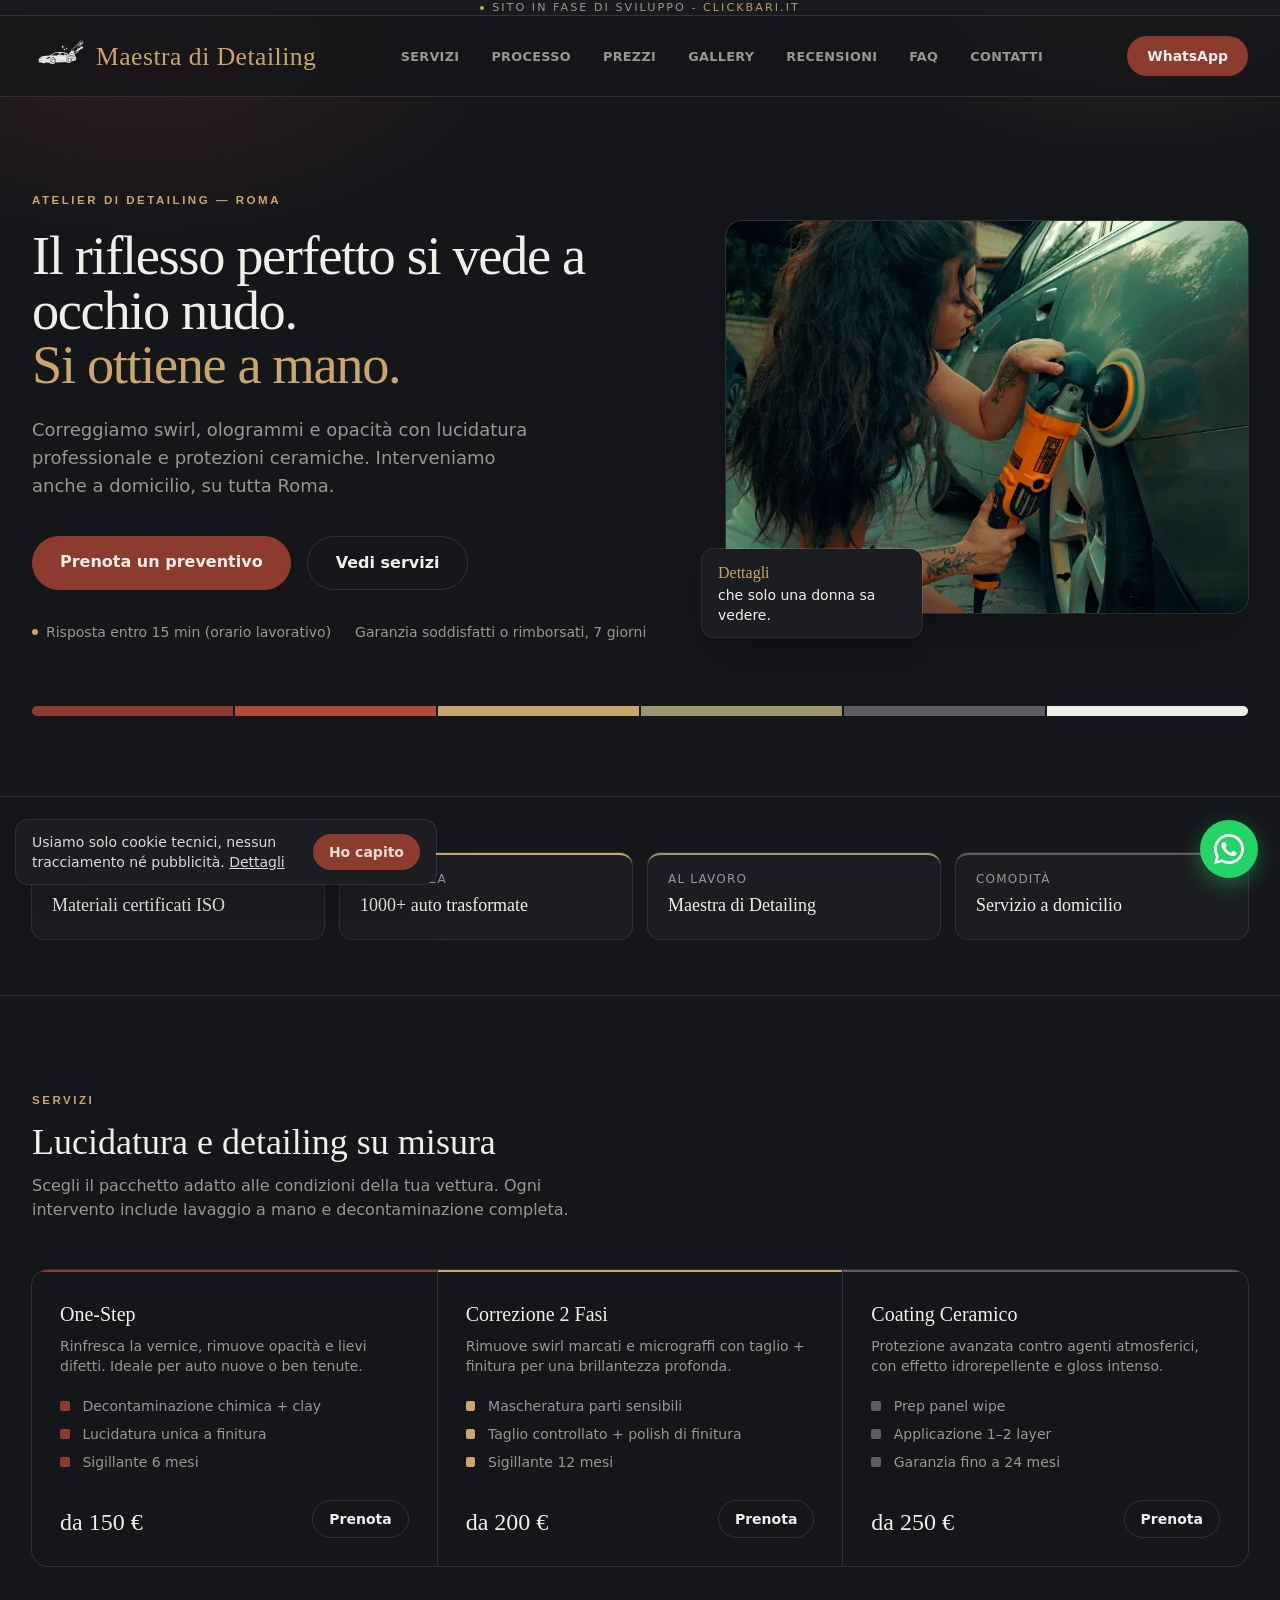
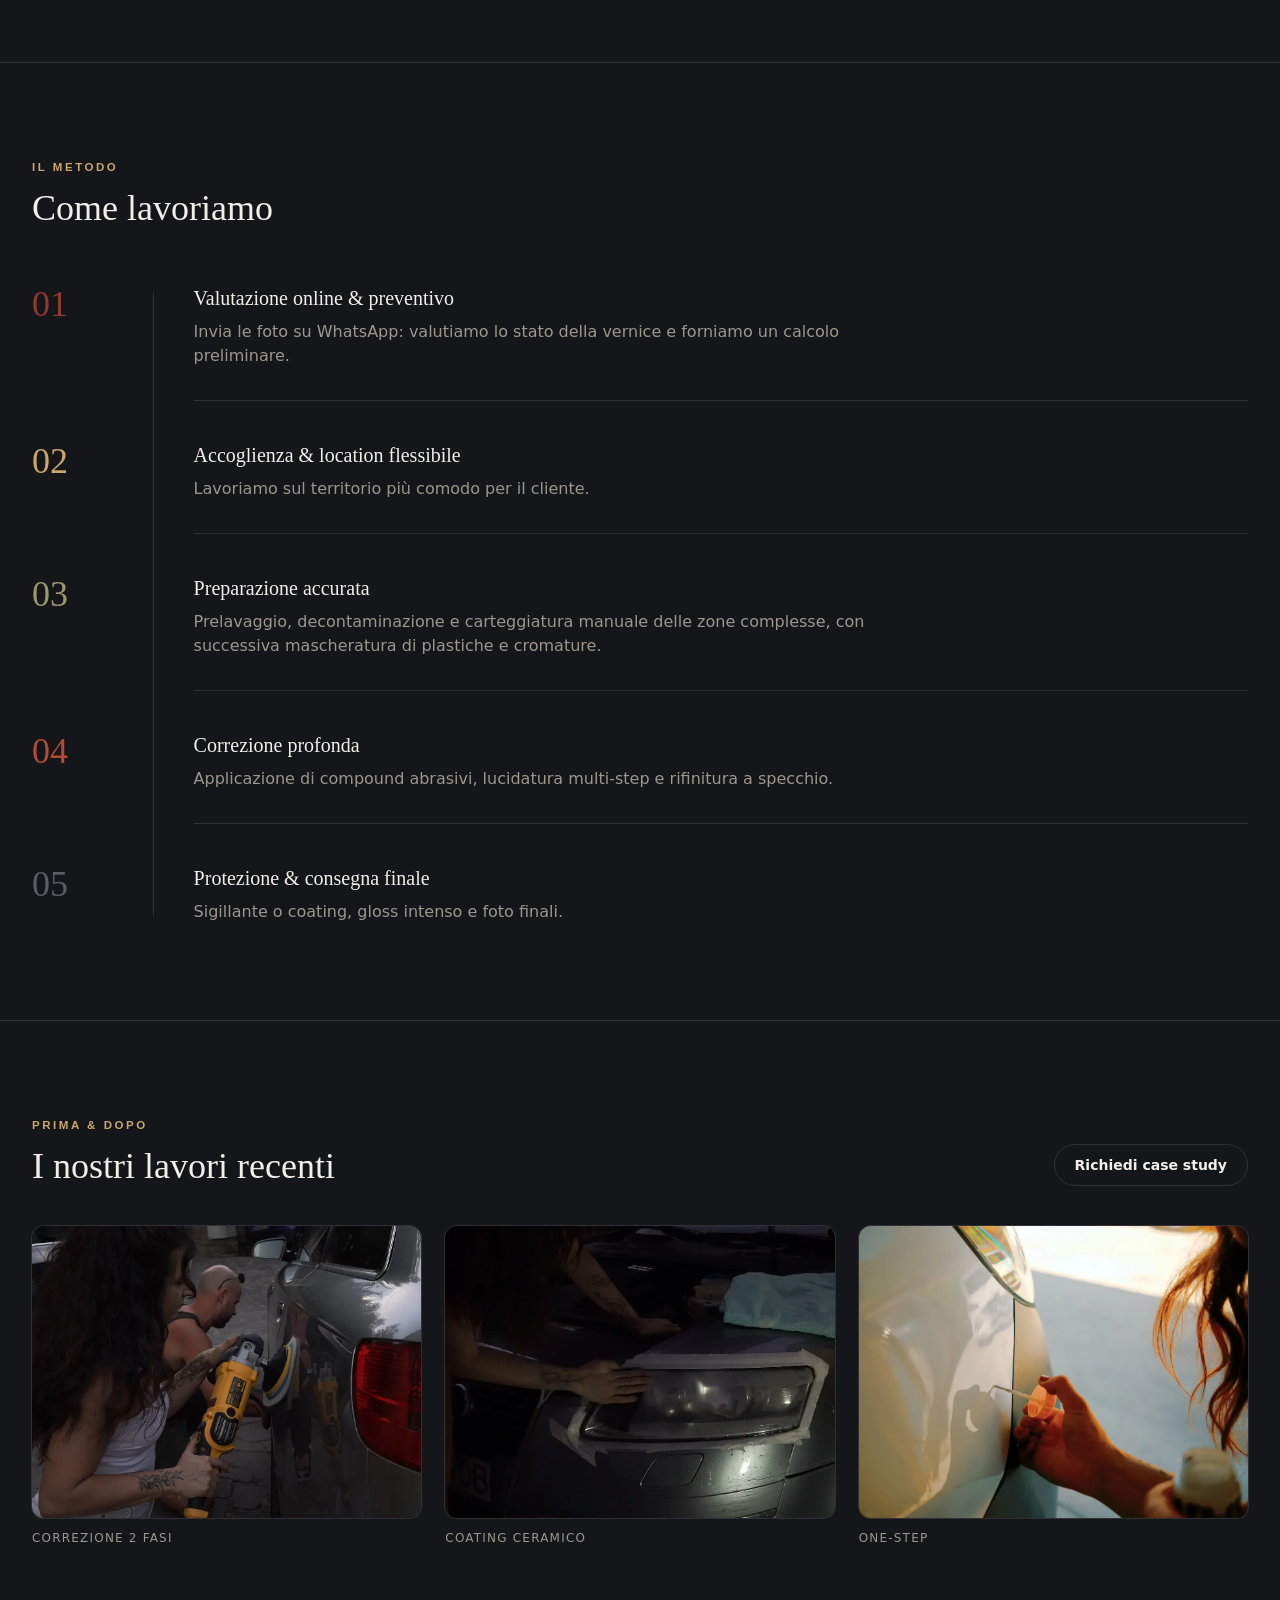
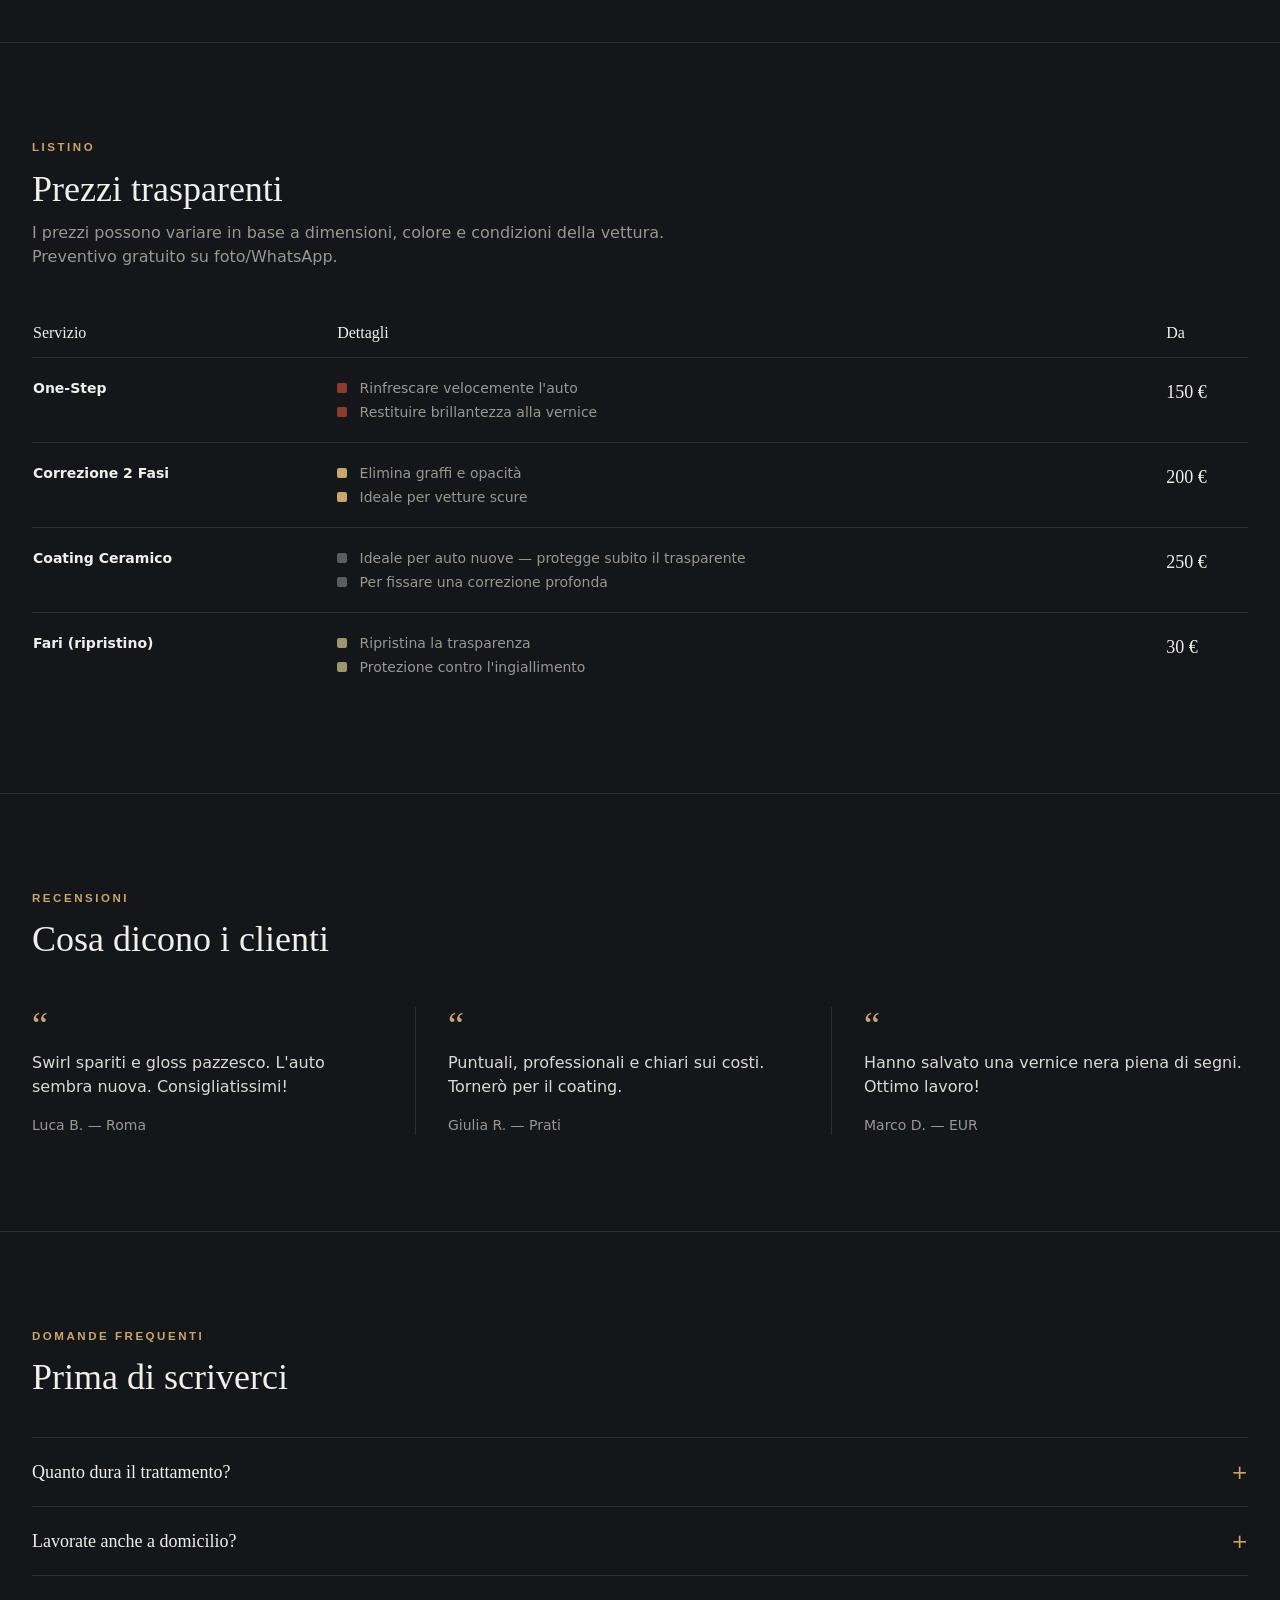
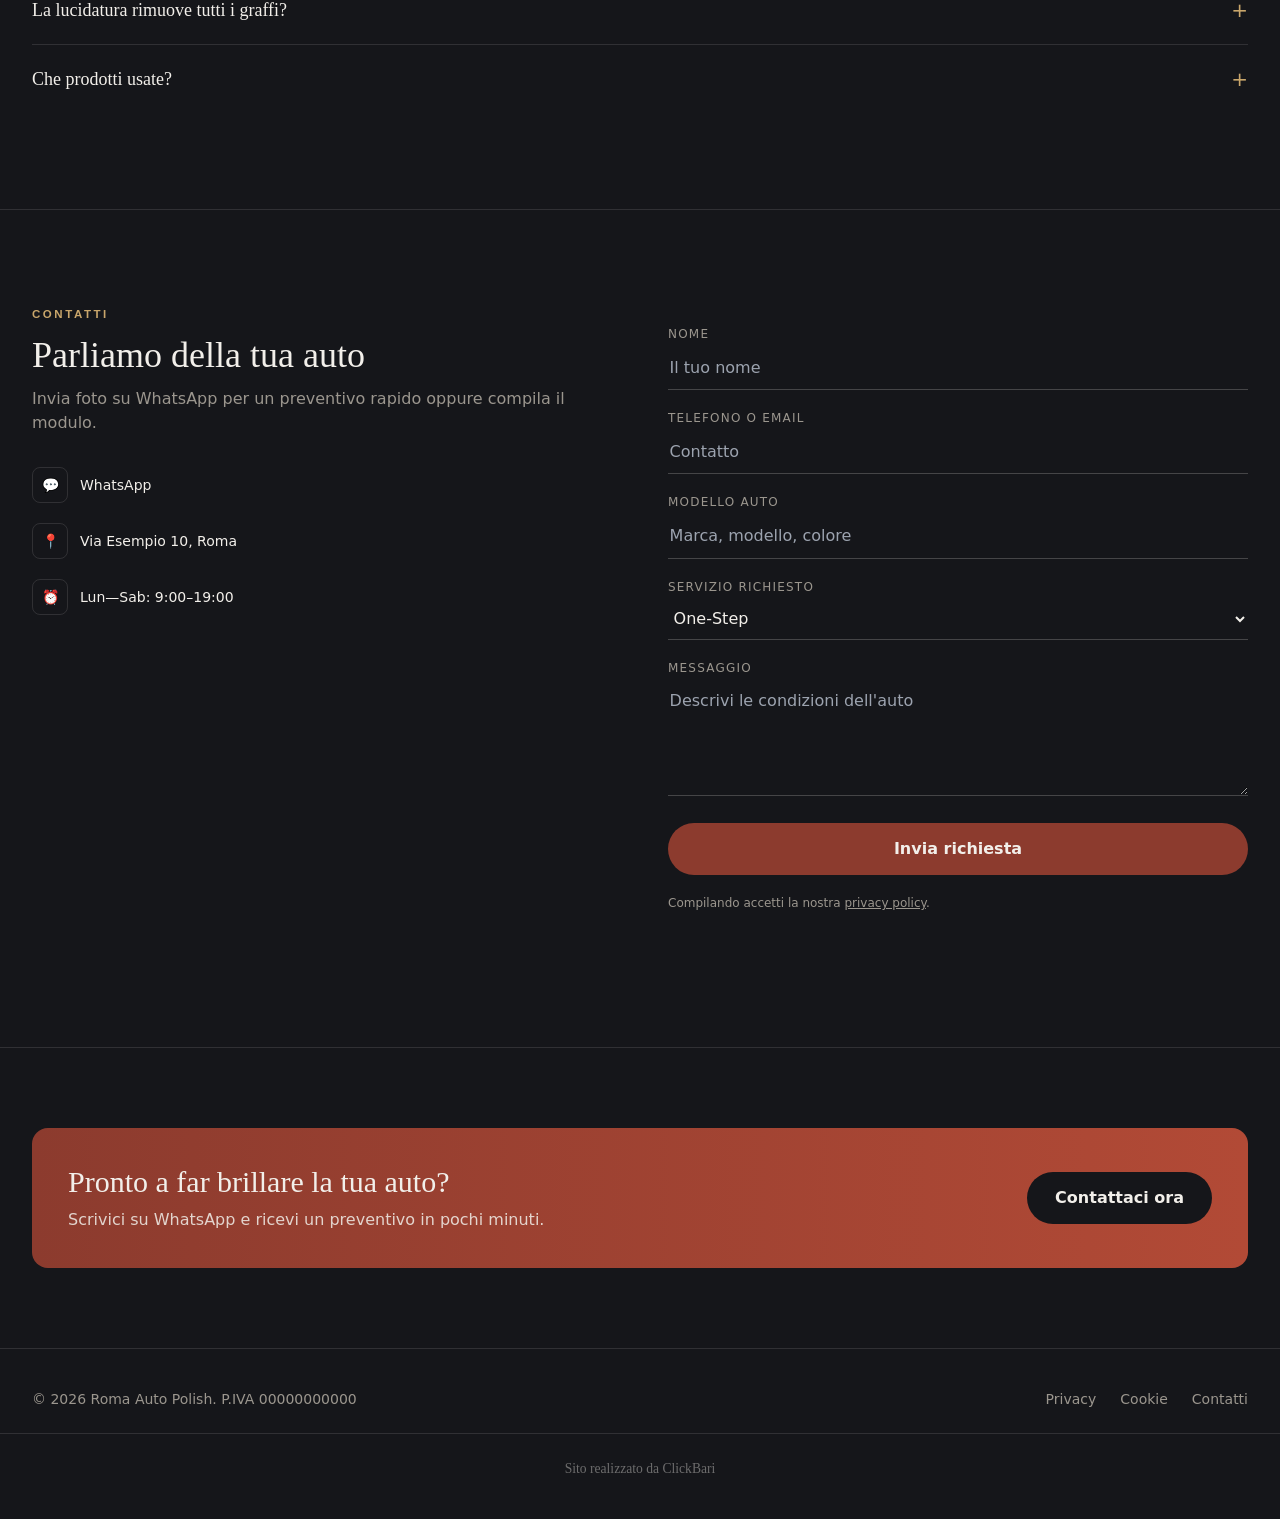
==== commit 2c123774: "Barra in alto: solo «Sito in fase di sviluppo - clickbari.it», una riga Co-Authored-By: Claude Opus " ====
--- a/index.html
+++ b/index.html
@@ -160,10 +160,9 @@
   <!-- Nav -->
   <header class="fixed inset-x-0 top-0 z-50 bg-ink/80 border-b border-hair backdrop-blur">
     <div class="border-b border-hair bg-panel/70">
-      <p class="mx-auto max-w-7xl px-4 sm:px-6 lg:px-8 py-1 sm:py-0 sm:h-7 flex flex-col sm:flex-row items-center justify-center gap-0.5 sm:gap-2 text-center text-[.68rem] sm:text-[.7rem] leading-snug tracking-[.14em] sm:tracking-[.18em] uppercase text-muted">
-        <span class="flex items-center gap-2"><span class="h-1 w-1 rounded-full bg-oro" aria-hidden="true"></span>Servizio non ancora attivo</span>
-        <span class="hidden sm:inline" aria-hidden="true">·</span>
-        <span>Sito in fase di sviluppo · <a href="https://clickbari.it" target="_blank" rel="noopener" class="text-oro/90 hover:text-oro transition">clickbari.it</a></span>
+      <p class="mx-auto max-w-7xl px-4 sm:px-6 lg:px-8 h-7 flex items-center justify-center gap-2 text-center text-[.68rem] sm:text-[.7rem] leading-snug tracking-[.14em] sm:tracking-[.18em] uppercase text-muted">
+        <span class="h-1 w-1 rounded-full bg-oro" aria-hidden="true"></span>
+        <span>Sito in fase di sviluppo - <a href="https://clickbari.it" target="_blank" rel="noopener" class="text-oro/90 hover:text-oro transition">clickbari.it</a></span>
       </p>
     </div>
     <div class="mx-auto max-w-7xl px-4 sm:px-6 lg:px-8">
@@ -659,8 +658,8 @@
           var res = await fetch(form.action, { method:'POST', body:new FormData(form), headers:{ 'Accept':'application/json' } });
           if (!res.ok) throw new Error();
           form.reset();
-          status.style.color = '#9BD8A6';
-          status.textContent = 'Richiesta inviata. Ti ricontattiamo al più presto.';
+          status.style.color = '#E8C27A';
+          status.textContent = 'Ci scusiamo, il servizio per ora non è disponibile: il sito è in fase di sviluppo.';
         } catch(err) {
           status.style.color = '#F2A08C';
           status.textContent = 'La richiesta non è partita. Riprova oppure scrivici su WhatsApp.';
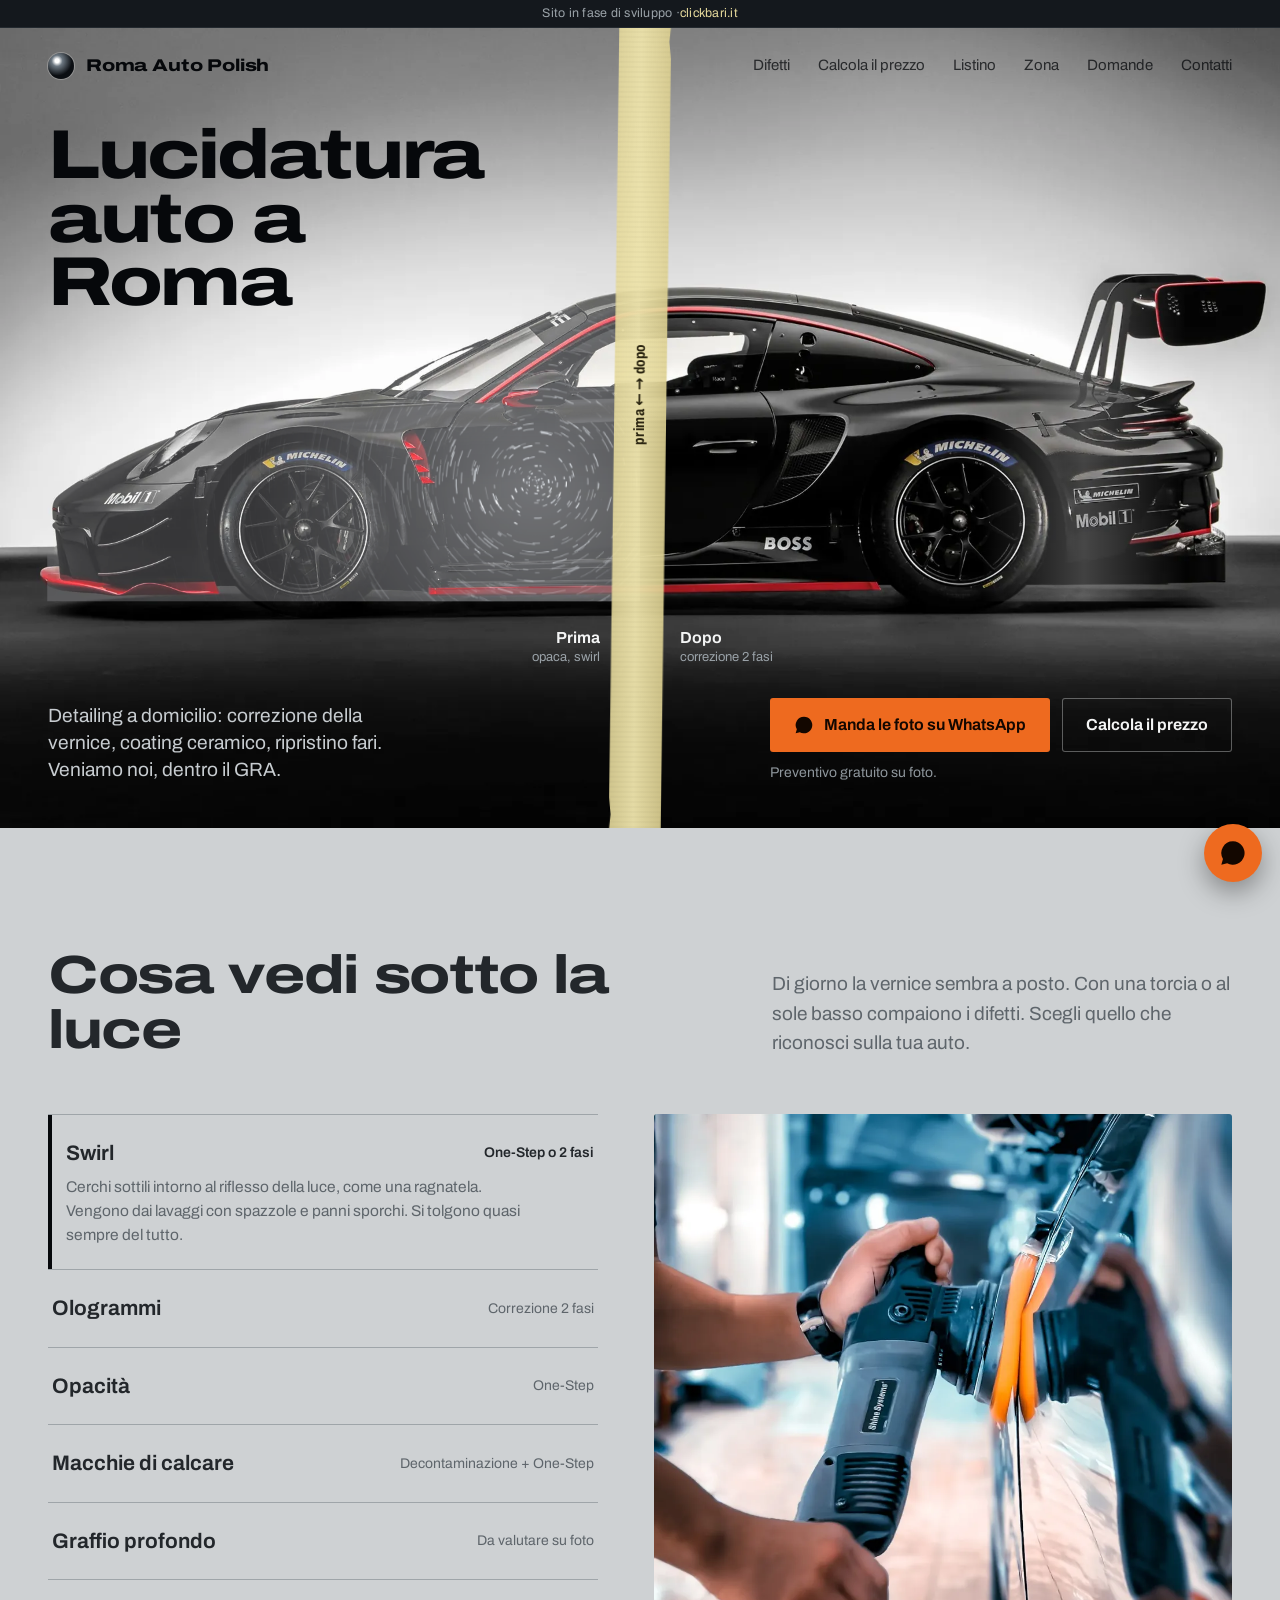
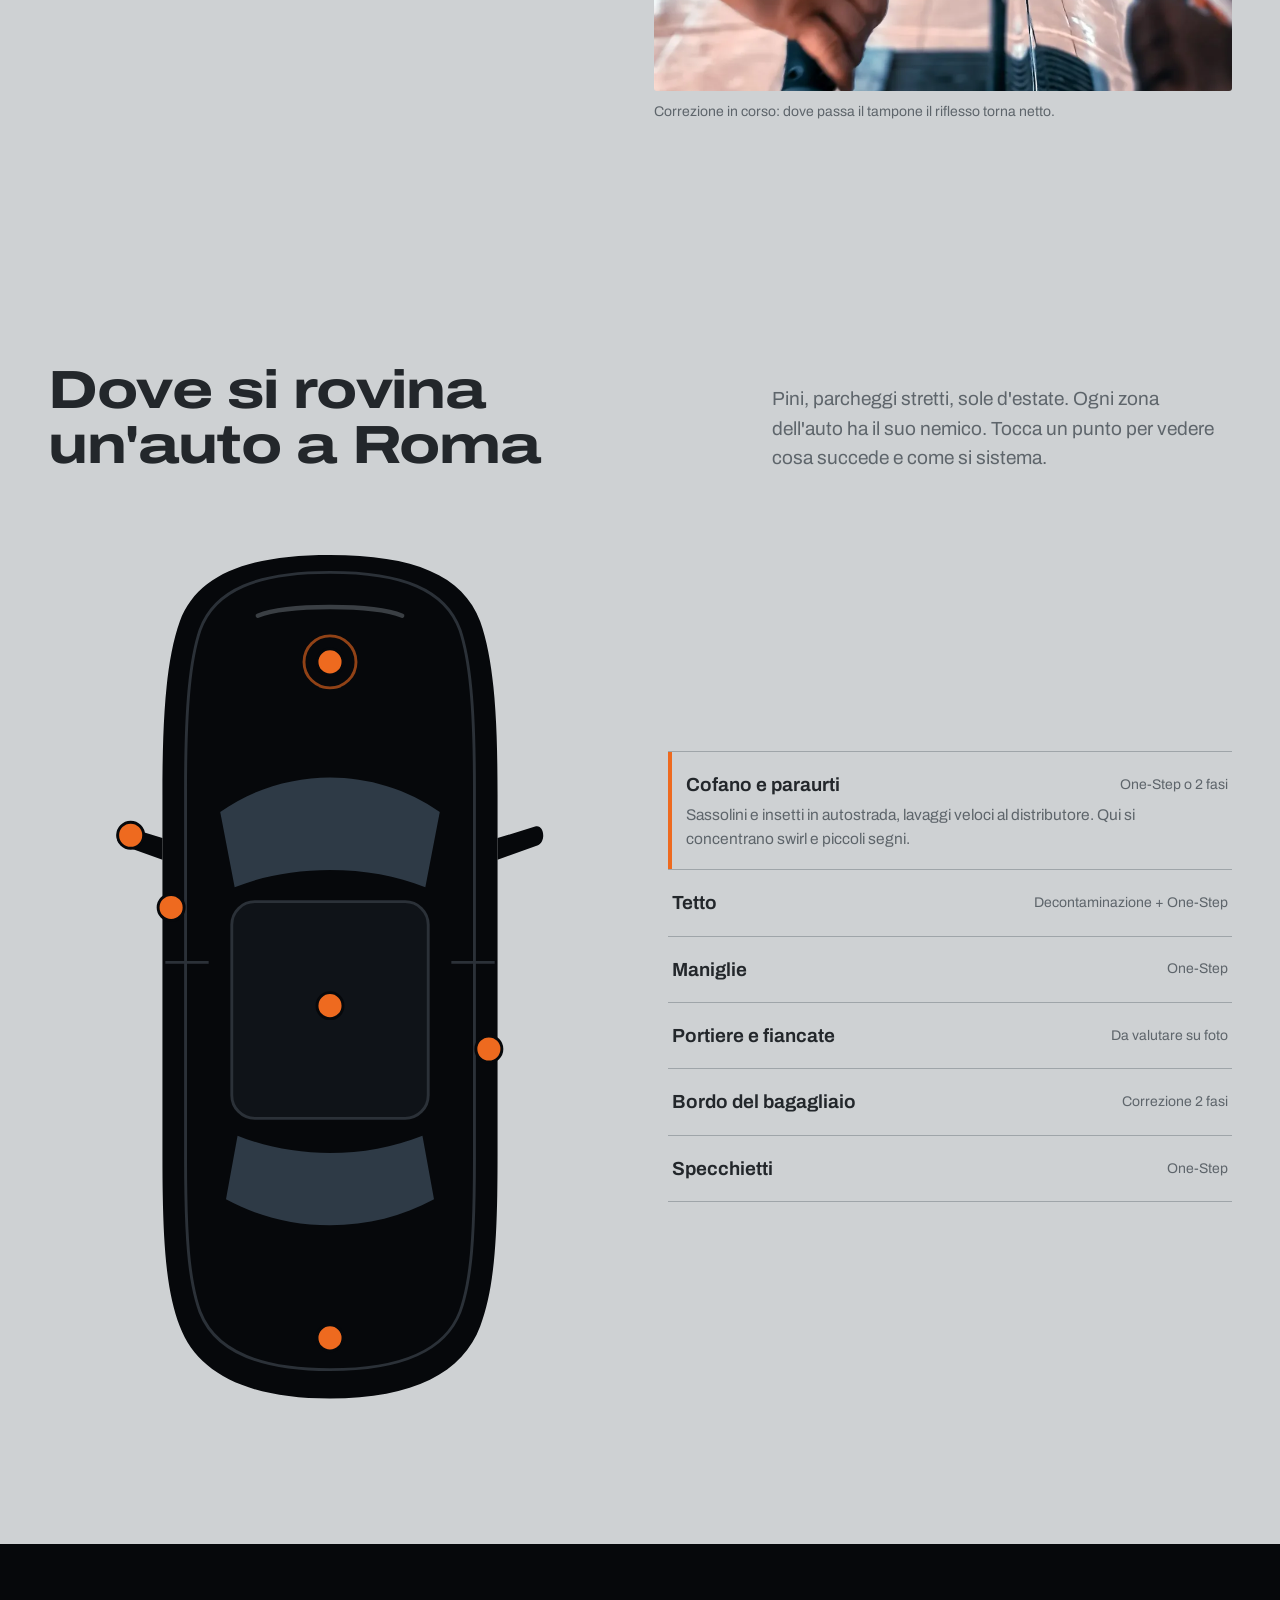
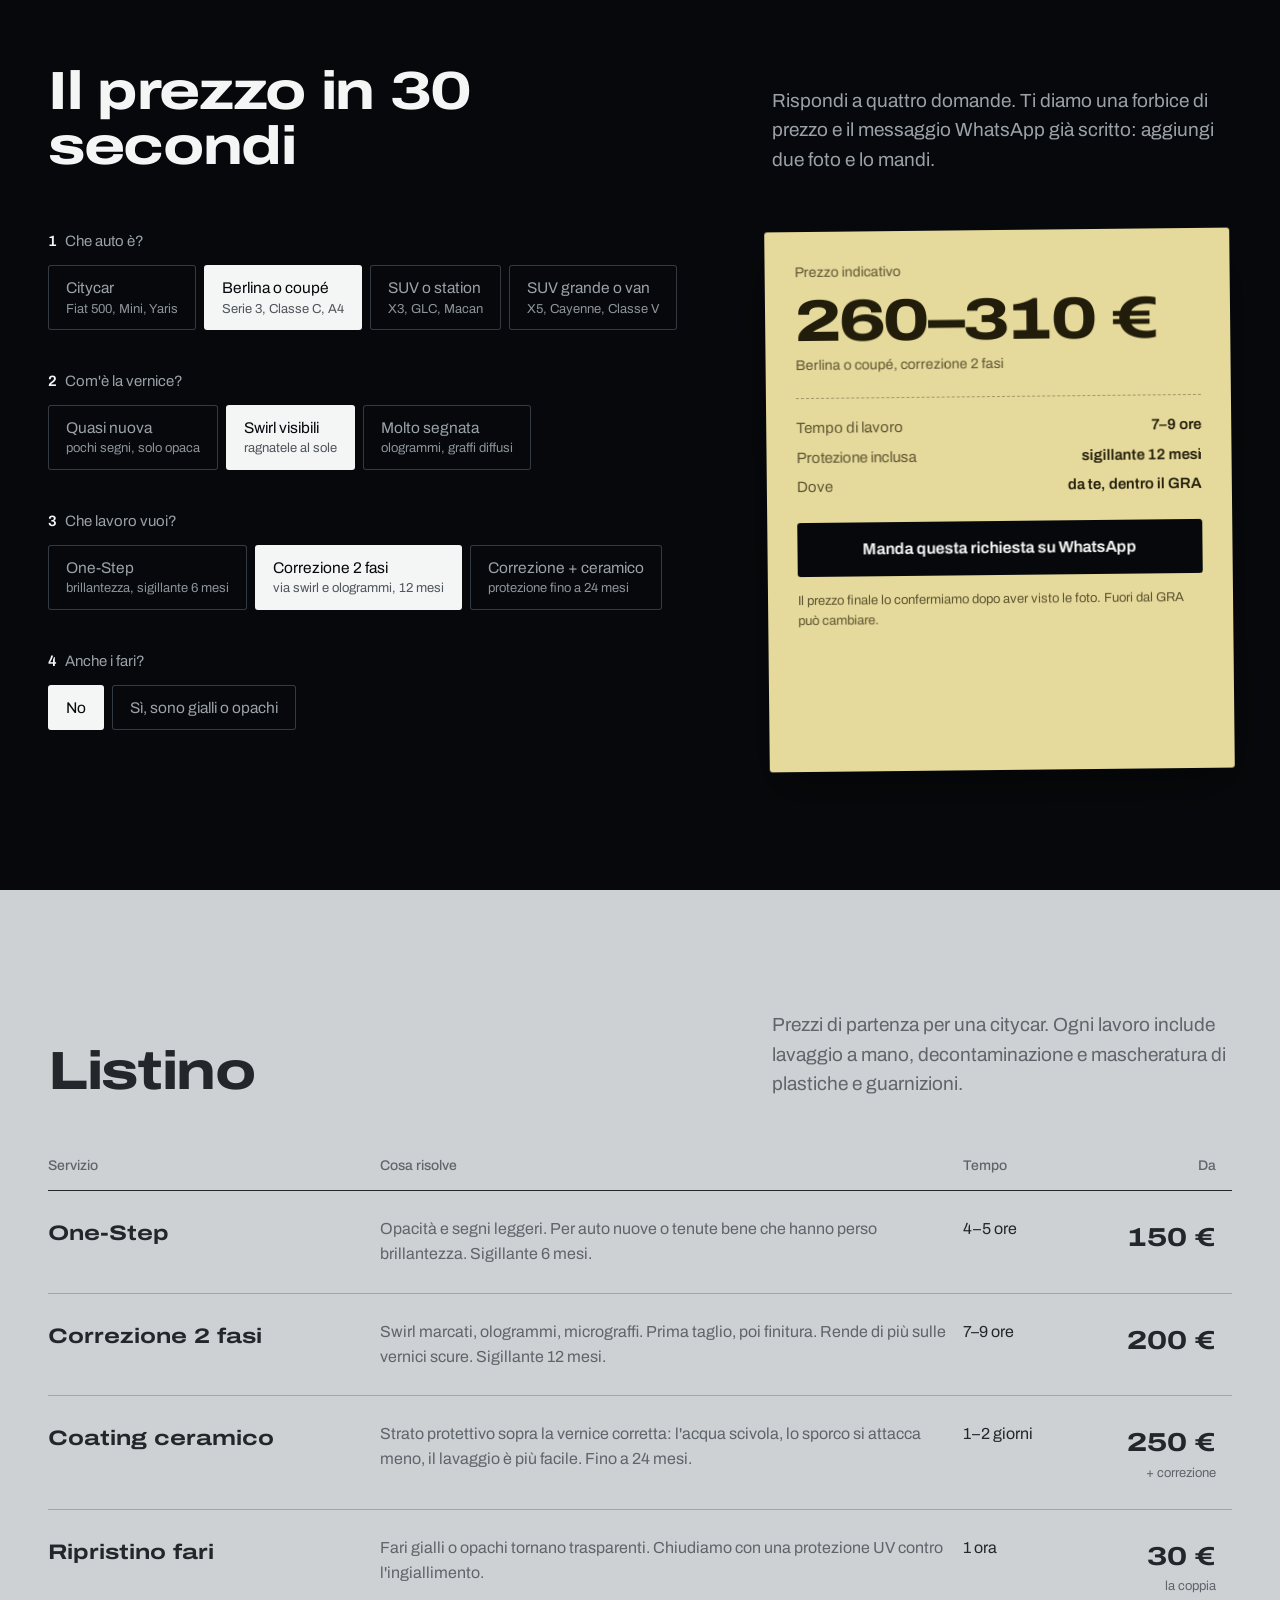
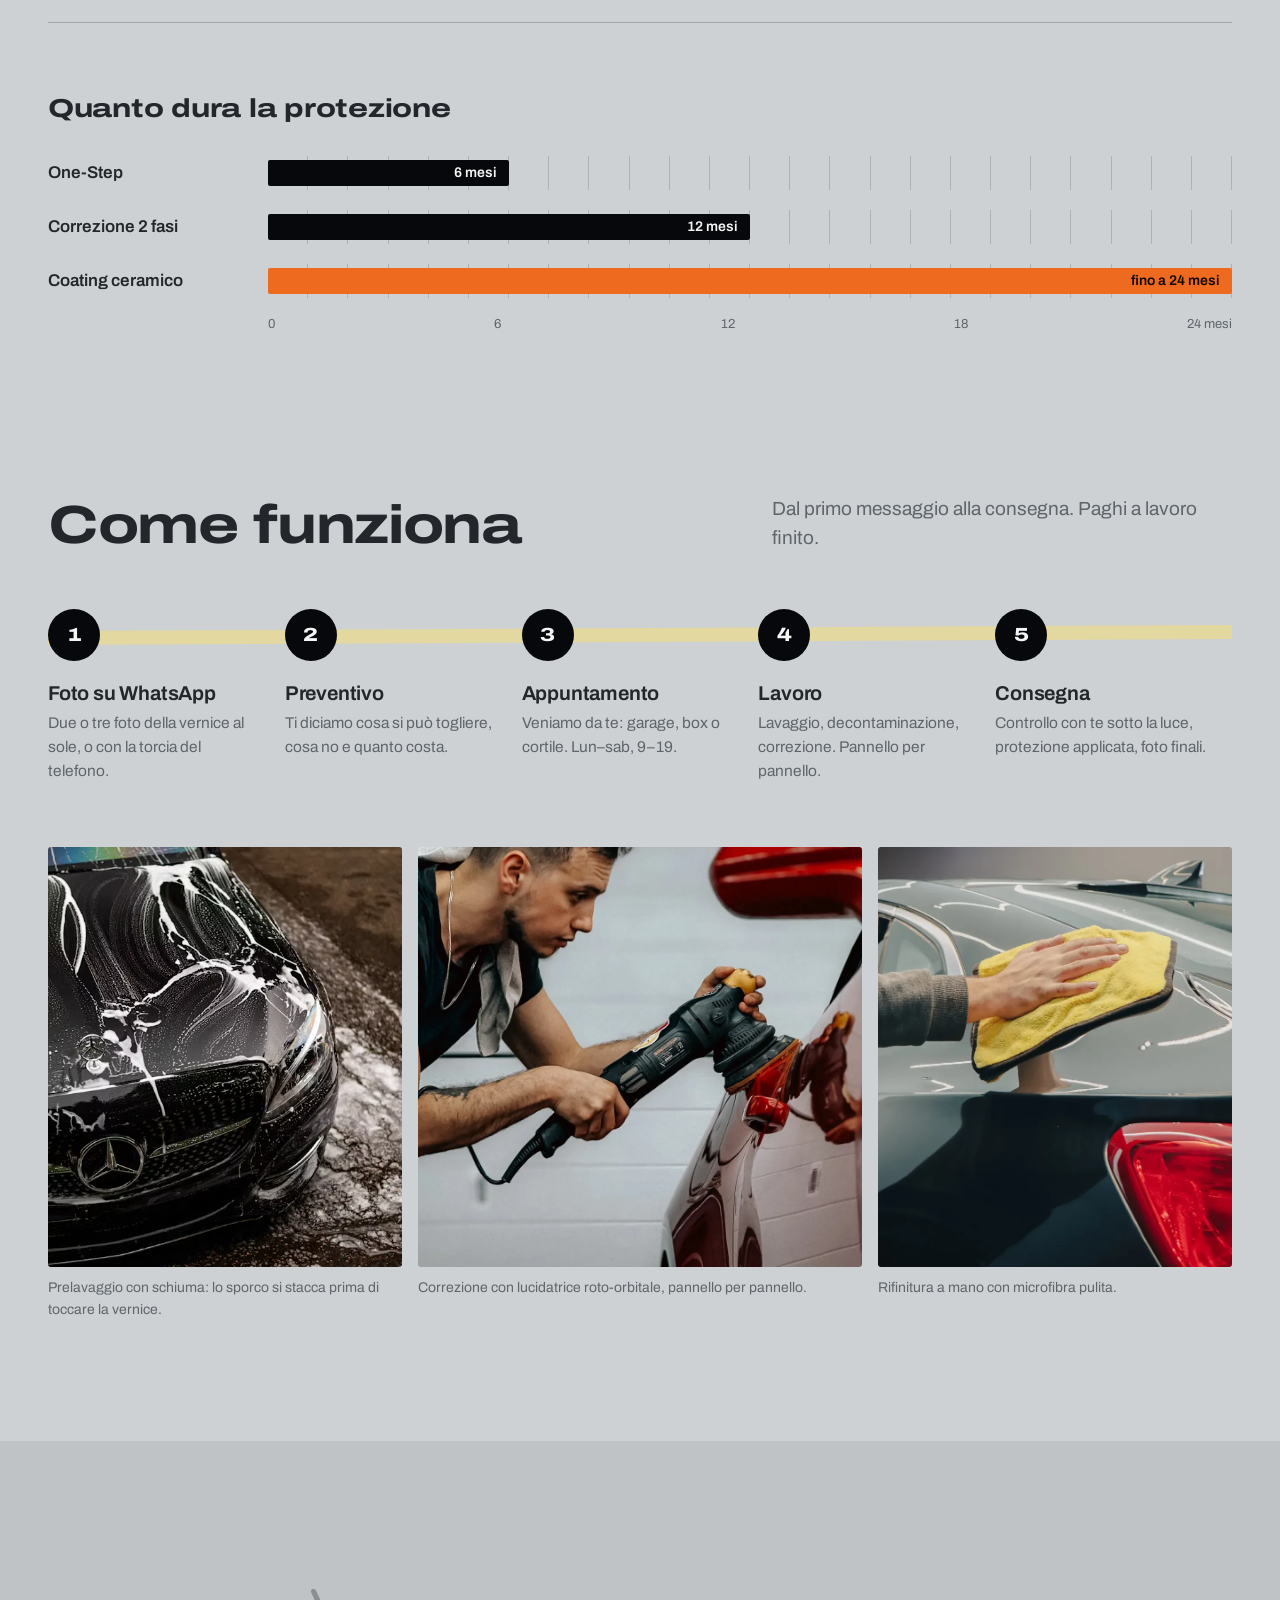
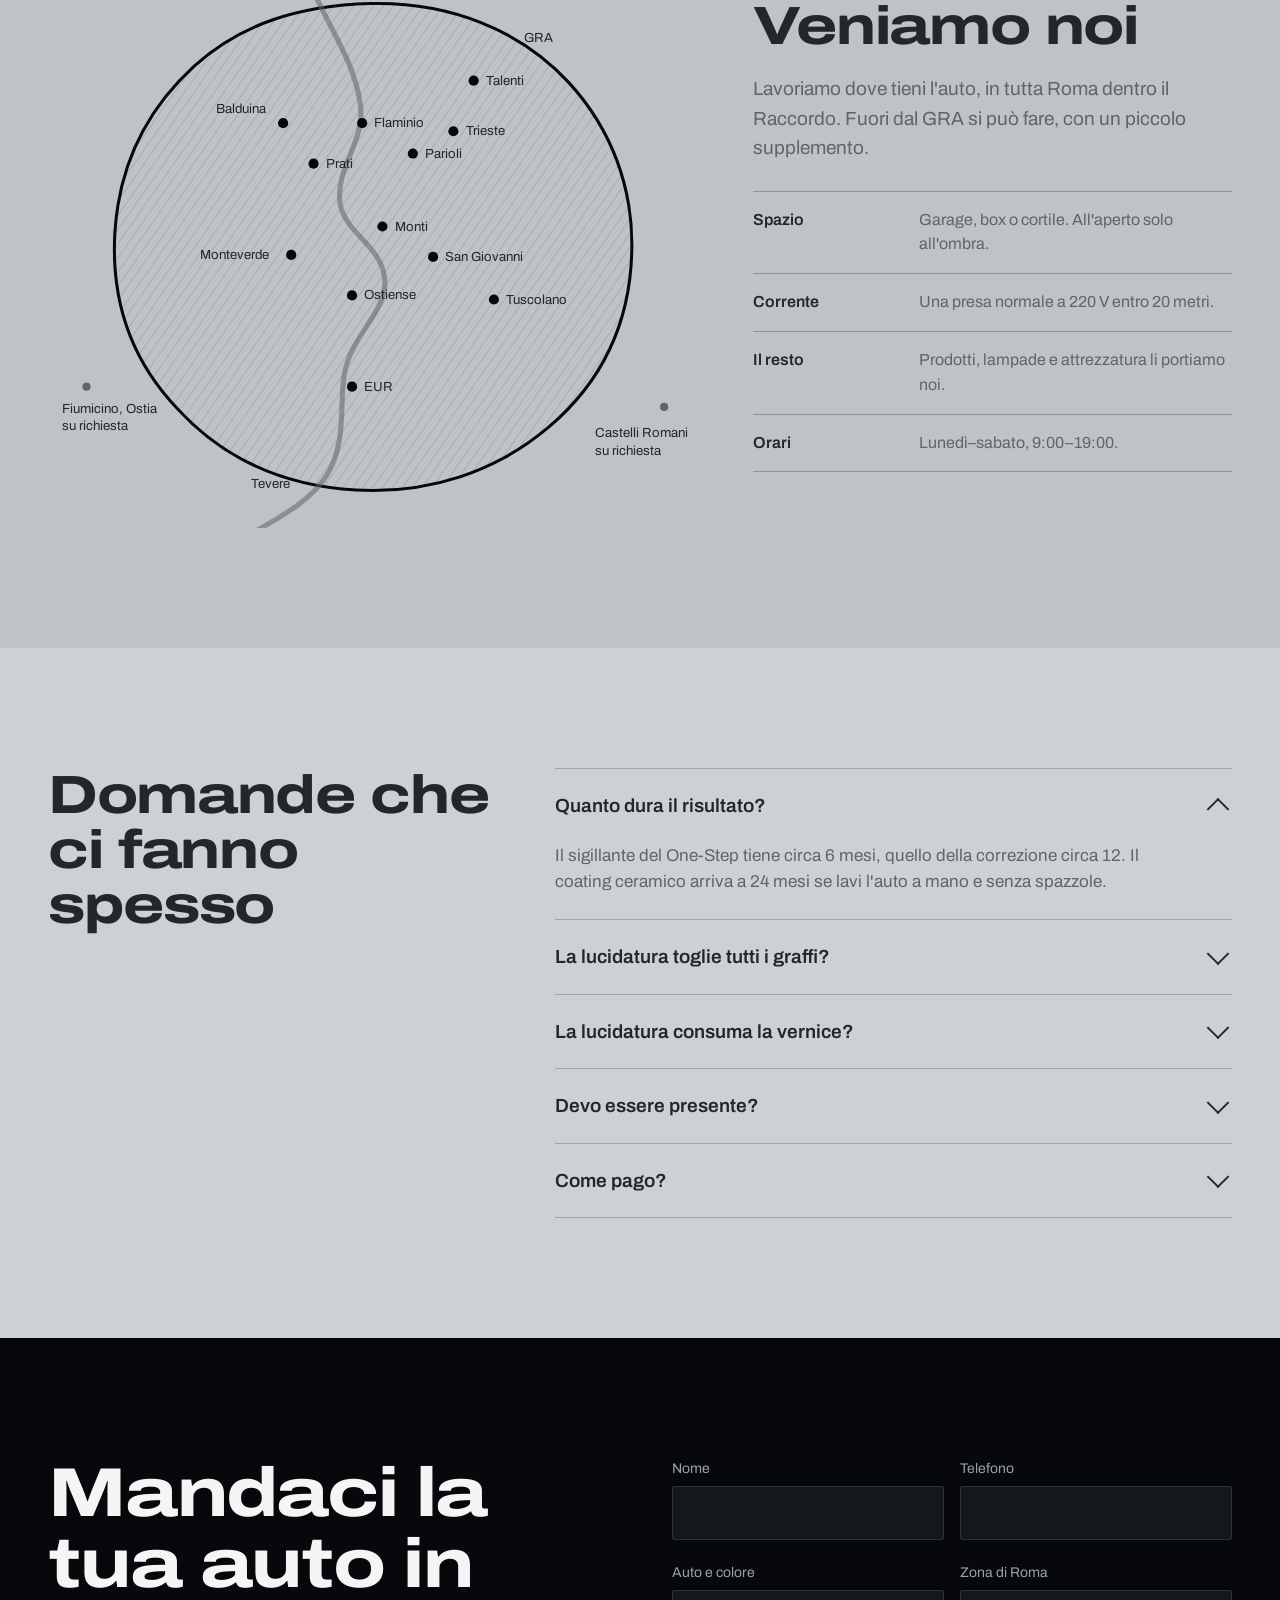
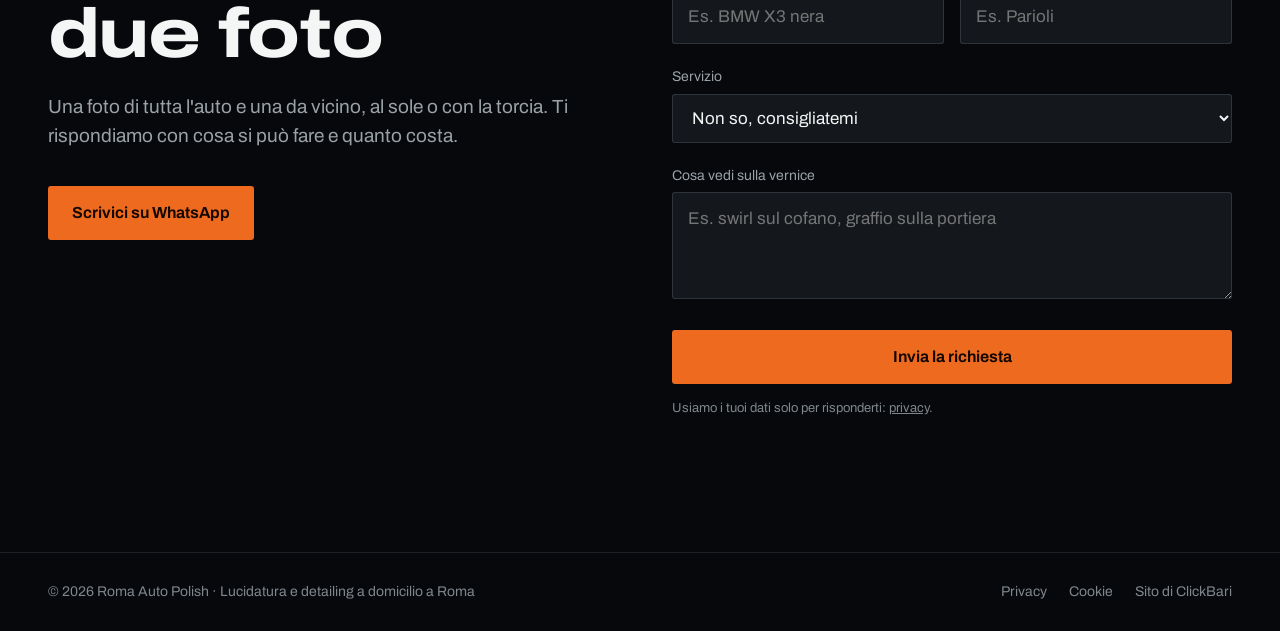
==== commit 0967d814: "Nuovo sito: test 50/50, calcolatore prezzo, menu mobile - Hero con prima/dopo su un'auto e nastro tr" ====
--- a/index.html
+++ b/index.html
@@ -1,673 +1,813 @@
 <!DOCTYPE html>
 <html lang="it">
 <head>
-  <meta charset="utf-8" />
-  <meta name="viewport" content="width=device-width, initial-scale=1" />
-  <title>Roma Auto Polish — Lucidatura professionale a Roma</title>
-
+<meta charset="utf-8">
+<meta name="viewport" content="width=device-width, initial-scale=1">
+<title>Lucidatura auto a Roma · Detailing e protezione ceramica | Roma Auto Polish</title>
+<meta name="description" content="Lucidatura auto a Roma a domicilio: correzione della vernice, coating ceramico e ripristino fari. Calcola il prezzo in 30 secondi e manda le foto su WhatsApp.">
+<link rel="canonical" href="https://lady-car.it/">
+<meta name="theme-color" content="#06080B">
 <link rel="icon" href="/favicon-32.png" sizes="32x32" type="image/png">
 <link rel="icon" href="/icon-512.png" sizes="512x512" type="image/png">
 <link rel="apple-touch-icon" href="/apple-touch-icon.png" sizes="180x180">
-<meta name="description" content="Lucidatura e detailing professionale a Roma: correzione difetti, protezioni ceramiche, lavaggio a mano. Prenota un preventivo gratuito su WhatsApp o telefono." />
-  <link rel="canonical" href="https://lady-car.it/">
-  <meta name="theme-color" content="#15161A">
-  <meta property="og:type" content="website">
-  <meta property="og:locale" content="it_IT">
-  <meta property="og:title" content="Roma Auto Polish — Lucidatura professionale a Roma">
-  <meta property="og:description" content="Lucidatura e detailing professionale a Roma: correzione difetti, protezioni ceramiche, lavaggio a mano.">
-  <meta property="og:url" content="https://lady-car.it/">
-  <meta property="og:image" content="https://lady-car.it/img/og.jpg">
-  <meta name="twitter:card" content="summary_large_image">
-  <link rel="preload" href="/fonts/fraunces-latin-500-normal.woff2" as="font" type="font/woff2" crossorigin>
-  <link rel="preload" href="/fonts/manrope-latin-400-normal.woff2" as="font" type="font/woff2" crossorigin>
-  <!-- Tailwind compilato e font ospitati sul sito (niente CDN / Google Fonts) -->
-  <link rel="stylesheet" href="/css/site.css">
-  <!-- Local Business SEO -->
-  <script type="application/ld+json">
-{
-  "@context": "https://schema.org",
-  "@graph": [
-    {
-      "@type": "AutoWash",
-      "@id": "https://lady-car.it/#business",
-      "name": "Roma Auto Polish",
-      "alternateName": "Maestra di Detailing",
-      "description": "Lucidatura e detailing professionale a Roma: correzione difetti, protezioni ceramiche, lavaggio a mano.",
-      "url": "https://lady-car.it/",
-      "logo": "https://lady-car.it/icon-512.png",
-      "image": "https://lady-car.it/img/og.jpg",
-      "priceRange": "€€",
-      "address": {
-        "@type": "PostalAddress",
-        "addressLocality": "Roma",
-        "addressRegion": "RM",
-        "addressCountry": "IT"
-      },
-      "areaServed": "Roma",
-      "openingHoursSpecification": [
-        {
-          "@type": "OpeningHoursSpecification",
-          "dayOfWeek": [
-            "Monday",
-            "Tuesday",
-            "Wednesday",
-            "Thursday",
-            "Friday",
-            "Saturday"
-          ],
-          "opens": "09:00",
-          "closes": "19:00"
-        }
-      ],
-      "hasOfferCatalog": {
-        "@type": "OfferCatalog",
-        "name": "Servizi",
-        "itemListElement": [
-          {
-            "@type": "Offer",
-            "itemOffered": {
-              "@type": "Service",
-              "name": "One-Step"
-            },
-            "priceSpecification": {
-              "@type": "PriceSpecification",
-              "minPrice": 150,
-              "priceCurrency": "EUR"
-            }
-          },
-          {
-            "@type": "Offer",
-            "itemOffered": {
-              "@type": "Service",
-              "name": "Correzione 2 Fasi"
-            },
-            "priceSpecification": {
-              "@type": "PriceSpecification",
-              "minPrice": 200,
-              "priceCurrency": "EUR"
-            }
-          },
-          {
-            "@type": "Offer",
-            "itemOffered": {
-              "@type": "Service",
-              "name": "Coating Ceramico"
-            },
-            "priceSpecification": {
-              "@type": "PriceSpecification",
-              "minPrice": 250,
-              "priceCurrency": "EUR"
-            }
-          },
-          {
-            "@type": "Offer",
-            "itemOffered": {
-              "@type": "Service",
-              "name": "Ripristino fari"
-            },
-            "priceSpecification": {
-              "@type": "PriceSpecification",
-              "minPrice": 30,
-              "priceCurrency": "EUR"
-            }
-          }
-        ]
-      }
-    },
-    {
-      "@type": "FAQPage",
-      "mainEntity": [
-        {
-          "@type": "Question",
-          "name": "Quanto dura il trattamento?",
-          "acceptedAnswer": {
-            "@type": "Answer",
-            "text": "One-Step dura in media 6 mesi; il coating ceramico fino a 24 mesi con corretta manutenzione."
-          }
-        },
-        {
-          "@type": "Question",
-          "name": "Lavorate anche a domicilio?",
-          "acceptedAnswer": {
-            "@type": "Answer",
-            "text": "Sì, su Roma città. Fuori dal GRA il prezzo può variare. Chiedi disponibilità in fase di prenotazione."
-          }
-        },
-        {
-          "@type": "Question",
-          "name": "La lucidatura rimuove tutti i graffi?",
-          "acceptedAnswer": {
-            "@type": "Answer",
-            "text": "Rimuove micrograffi e swirl. Per segni profondi è necessaria una valutazione; non sempre è consigliata la carteggiatura."
-          }
-        },
-        {
-          "@type": "Question",
-          "name": "Che prodotti usate?",
-          "acceptedAnswer": {
-            "@type": "Answer",
-            "text": "Solo compound e polish premium, tamponi dedicati e protezioni certificate con garanzia scritta."
-          }
-        }
-      ]
-    }
-  ]
-}
-  </script>
+<meta property="og:type" content="website">
+<meta property="og:locale" content="it_IT">
+<meta property="og:title" content="Lucidatura auto a Roma · Detailing e protezione ceramica | Roma Auto Polish">
+<meta property="og:description" content="Lucidatura e detailing a domicilio a Roma: correzione della vernice, coating ceramico, ripristino fari. Preventivo gratuito su foto.">
+<meta property="og:url" content="https://lady-car.it/">
+<meta property="og:image" content="https://lady-car.it/img/og.jpg">
+<meta name="twitter:card" content="summary_large_image">
+<script type="application/ld+json">
+{"@context":"https://schema.org","@graph":[
+{"@type":"AutoWash","@id":"https://lady-car.it/#business","name":"Roma Auto Polish","description":"Lucidatura e detailing auto a domicilio a Roma: correzione della vernice, coating ceramico e ripristino fari.","url":"https://lady-car.it/","logo":"https://lady-car.it/icon-512.png","image":"https://lady-car.it/img/og.jpg","priceRange":"€€",
+"address":{"@type":"PostalAddress","addressLocality":"Roma","addressRegion":"RM","addressCountry":"IT"},"areaServed":{"@type":"City","name":"Roma"},
+"openingHoursSpecification":[{"@type":"OpeningHoursSpecification","dayOfWeek":["Monday","Tuesday","Wednesday","Thursday","Friday","Saturday"],"opens":"09:00","closes":"19:00"}],
+"hasOfferCatalog":{"@type":"OfferCatalog","name":"Servizi","itemListElement":[
+{"@type":"Offer","itemOffered":{"@type":"Service","name":"Lucidatura One-Step"},"priceSpecification":{"@type":"PriceSpecification","minPrice":150,"priceCurrency":"EUR"}},
+{"@type":"Offer","itemOffered":{"@type":"Service","name":"Correzione della vernice in 2 fasi"},"priceSpecification":{"@type":"PriceSpecification","minPrice":200,"priceCurrency":"EUR"}},
+{"@type":"Offer","itemOffered":{"@type":"Service","name":"Coating ceramico"},"priceSpecification":{"@type":"PriceSpecification","minPrice":250,"priceCurrency":"EUR"}},
+{"@type":"Offer","itemOffered":{"@type":"Service","name":"Ripristino fari"},"priceSpecification":{"@type":"PriceSpecification","minPrice":30,"priceCurrency":"EUR"}}]}},
+{"@type":"FAQPage","mainEntity":[
+{"@type":"Question","name":"Quanto dura il risultato?","acceptedAnswer":{"@type":"Answer","text":"Il sigillante del One-Step tiene circa 6 mesi, quello della correzione circa 12. Il coating ceramico arriva a 24 mesi se lavi l'auto a mano e senza spazzole."}},
+{"@type":"Question","name":"La lucidatura toglie tutti i graffi?","acceptedAnswer":{"@type":"Answer","text":"Toglie swirl, ologrammi e micrograffi. Un graffio che blocca l'unghia è più profondo del trasparente: si attenua, ma resta visibile. Lo vediamo dalle foto e te lo diciamo prima."}},
+{"@type":"Question","name":"La lucidatura consuma la vernice?","acceptedAnswer":{"@type":"Answer","text":"Toglie pochi micron di trasparente, la parte che si è rovinata. Per questo non lucidiamo più del necessario: su un'auto quasi nuova basta un passaggio leggero."}},
+{"@type":"Question","name":"Devo essere presente?","acceptedAnswer":{"@type":"Answer","text":"Solo all'inizio e alla consegna. Il controllo finale lo facciamo insieme, con la luce, pannello per pannello."}},
+{"@type":"Question","name":"Come pago?","acceptedAnswer":{"@type":"Answer","text":"A lavoro finito, dopo il controllo. Contanti, carta o bonifico."}}]}
+]}
+</script>
+
+<link rel="preload" href="fonts/archivo-var.woff2" as="font" type="font/woff2" crossorigin>
+<style>
+@font-face{font-family:"Archivo";src:url(fonts/archivo-var.woff2) format("woff2");font-weight:100 900;font-stretch:62% 125%;font-display:swap}
+:root{
+  --lacca:#06080B;      /* vernice nera */
+  --lacca-2:#14181D;
+  --primer:#CED1D3;     /* fondo grigio */
+  --primer-2:#BFC3C6;
+  --grafite:#23272B;
+  --nebbia:#5E656B;
+  --nastro:#E5D99B;     /* nastro carta */
+  --pad:#EE6A1F;        /* tampone arancio */
+  --chiaro:#F4F5F5;
+  --r-s:3px; --r-m:10px;
+  --wide:125%; --norm:100%; --cond:78%;
+}
+*{box-sizing:border-box}
+html{scroll-behavior:smooth}
+@media (prefers-reduced-motion:reduce){html{scroll-behavior:auto}}
+body{margin:0;font-family:"Archivo",system-ui,sans-serif;font-stretch:100%;font-size:17px;line-height:1.55;color:var(--grafite);background:var(--primer);-webkit-font-smoothing:antialiased}
+a{color:inherit}
+img,svg,canvas{display:block}
+:focus-visible{outline:2px solid var(--pad);outline-offset:3px}
+.wrap{max-width:1240px;margin:0 auto;padding:0 28px}
+h1,h2,h3{margin:0;font-weight:700;line-height:1.02;letter-spacing:-.01em}
+h2{font-stretch:var(--wide);font-size:clamp(30px,4.2vw,54px);font-weight:750;letter-spacing:-.025em}
+h3{font-size:20px;font-weight:650}
+p{margin:0}
+.lead{font-size:19px;max-width:58ch;color:var(--nebbia)}
+
+/* ---------- buttons ---------- */
+.btn{display:inline-flex;align-items:center;gap:10px;height:54px;padding:0 24px;border-radius:var(--r-s);font-weight:650;font-size:16px;text-decoration:none;border:0;cursor:pointer;font-family:inherit;transition:background .15s,color .15s}
+.btn-pad{background:var(--pad);color:#130700}
+.btn-pad:hover{background:#ff7a2c}
+.btn-ghost{background:transparent;color:var(--chiaro);box-shadow:inset 0 0 0 1px rgba(244,245,245,.35)}
+.btn-ghost:hover{box-shadow:inset 0 0 0 1px var(--chiaro)}
+.btn svg{width:20px;height:20px;fill:currentColor}
+
+/* ---------- top bar ---------- */
+.bar{position:absolute;inset:0 0 auto 0;z-index:6;color:var(--chiaro)}
+.bar .wrap{display:flex;align-items:center;justify-content:space-between;height:76px}
+.mark{display:flex;align-items:center;gap:12px;text-decoration:none}
+.mark b{font-stretch:var(--wide);font-weight:800;font-size:17px;letter-spacing:-.01em}
+.mark i{width:26px;height:26px;border-radius:50%;background:radial-gradient(circle at 35% 30%,#fff 0 8%,#6c7781 22%,#0b0e12 60%);box-shadow:0 0 0 1px rgba(255,255,255,.25)}
+.bar nav{display:flex;gap:28px;font-size:15px}
+.bar nav a{text-decoration:none;opacity:.75}
+.bar nav a:hover{opacity:1}
+
+
+/* ---------- hero: test 50/50 su un'auto vera ---------- */
+.bar{color:var(--lacca)}
+.hero{position:relative;background:#141619;color:var(--chiaro);overflow:hidden;aspect-ratio:1920/1200;max-height:1200px;touch-action:pan-y;padding:0}
+.stage{position:absolute;inset:0;overflow:hidden}
+.ph{position:absolute;inset:0;width:100%;height:100%;object-fit:cover;display:block}
+.bef,.fx{opacity:0;transition:opacity .4s}
+.stage.ready .bef,.stage.ready .fx{opacity:1}
+.bef,.swl{clip-path:inset(0 calc(100% - var(--sx,50%)) 0 0)}
+.fx{position:absolute;inset:0;overflow:hidden;pointer-events:none;mix-blend-mode:screen;-webkit-mask-size:cover;mask-size:cover;-webkit-mask-position:center;mask-position:center;-webkit-mask-repeat:no-repeat;mask-repeat:no-repeat}
+.shn{clip-path:inset(0 0 0 var(--sx,50%))}
+#spr{position:absolute;left:0;top:0;height:110%;width:auto;aspect-ratio:1;will-change:transform}
+.shn i{position:absolute;top:0;bottom:0;left:0;width:16%;background:linear-gradient(90deg,rgba(255,255,255,0),rgba(255,255,255,.26),rgba(255,255,255,0));will-change:transform}
+.tape,.tag{left:var(--sx,50%)}
+
+.hero-copy{position:absolute;left:0;right:0;top:96px;z-index:5;pointer-events:none}
+.hero h1{font-stretch:var(--wide);font-weight:800;font-size:clamp(40px,5.4vw,96px);line-height:.92;letter-spacing:-.035em;max-width:9.5ch;color:var(--lacca)}
+.hero-foot{position:absolute;left:0;right:0;bottom:0;z-index:5;padding-bottom:44px;pointer-events:none}
+.hero-foot .wrap{display:flex;flex-wrap:wrap;align-items:end;justify-content:space-between;gap:24px}
+.hero-sub{font-size:clamp(17px,1.5vw,21px);line-height:1.4;max-width:34ch;color:#C7CCD0}
+.hero-actions{display:flex;flex-wrap:wrap;gap:12px;pointer-events:auto}
+.hero-note{margin-top:10px;font-size:14px;color:#8E969C}
+.tape{position:absolute;top:-20px;bottom:-20px;width:54px;z-index:4;cursor:ew-resize;touch-action:none;transform:translateX(-50%) rotate(.6deg);
+  background:linear-gradient(90deg,rgba(229,217,155,.9),rgba(236,226,170,.96) 45%,rgba(222,209,145,.9));
+  box-shadow:0 0 0 .5px rgba(0,0,0,.2),0 6px 18px rgba(0,0,0,.35);
+  clip-path:polygon(4% 0,96% 0,100% 2%,97% 4%,100% 6%,96% 100%,4% 100%,0 98%,3% 96%,0 94%)}
+.tape::before{content:"";position:absolute;inset:0;background:repeating-linear-gradient(0deg,rgba(0,0,0,.025) 0 2px,transparent 2px 5px)}
+.tape span{position:absolute;left:50%;top:40%;writing-mode:vertical-rl;transform:translateX(-50%) rotate(180deg);font-stretch:var(--cond);font-weight:700;font-size:15px;color:#2a2410;letter-spacing:.04em;white-space:nowrap}
+.tag{position:absolute;top:75%;z-index:3;font-size:13px;line-height:1.3;color:#9AA2A8;pointer-events:none;white-space:nowrap}
+.tag b{display:block;color:var(--chiaro);font-weight:650;font-size:16px}
+.tag.l{transform:translateX(calc(-100% - 40px));text-align:right}
+.tag.r{transform:translateX(40px)}
+@media (max-width:900px){
+  .bar{color:var(--chiaro)}
+  .hero{aspect-ratio:auto;max-height:none;background:var(--lacca);padding-top:24px}
+  .hero-copy,.hero-foot{position:static;padding:0}
+  .hero h1{color:var(--chiaro);font-size:clamp(40px,11vw,64px)}
+  .stage{position:relative;aspect-ratio:1920/1200;margin:28px 0 0}
+  .hero-foot{padding:24px 0 40px}
+  .tag{top:6%;color:#4a5157}
+  .tag b{font-size:14px;color:var(--lacca)}
+}
+
+/* ---------- difetti ---------- */
+section{padding:120px 0}
+.sec-head{display:grid;grid-template-columns:1fr minmax(0,460px);gap:40px;align-items:end;margin-bottom:56px}
+@media (max-width:880px){.sec-head{grid-template-columns:1fr}}
+.difetti-grid{display:grid;grid-template-columns:minmax(0,1fr) minmax(0,1.05fr);gap:56px;align-items:start}
+@media (max-width:960px){.difetti-grid{grid-template-columns:1fr}}
+.d-list{list-style:none;margin:0;padding:0;border-top:1px solid #9fa5a9}
+.d-list li{border-bottom:1px solid #9fa5a9}
+.d-list button{all:unset;box-sizing:border-box;display:grid;grid-template-columns:1fr auto;gap:6px 20px;width:100%;padding:22px 4px;cursor:pointer}
+.d-list b{font-size:21px;font-weight:650}
+.d-list em{font-style:normal;font-size:14px;color:var(--nebbia);align-self:center;text-align:right}
+.d-list p{grid-column:1/-1;font-size:15.5px;color:var(--nebbia);max-width:52ch;display:none}
+.d-list li[aria-current] button{padding-left:18px;box-shadow:inset 4px 0 0 var(--lacca)}
+.d-list li[aria-current] p{display:block}
+.d-list li[aria-current] em{color:var(--grafite);font-weight:600}
+.d-photo{position:sticky;top:24px;margin:0}
+.d-photo img{width:100%;height:auto;aspect-ratio:1/1;object-fit:cover;object-position:50% 40%;border-radius:var(--r-s);display:block}
+.d-photo figcaption{margin-top:10px;font-size:14px;color:var(--nebbia)}
+
+/* ---------- infografica: dove si rovina ---------- */
+.mappa-auto{display:grid;grid-template-columns:minmax(0,1fr) minmax(0,1fr);gap:56px;align-items:center}
+@media (max-width:960px){.mappa-auto{grid-template-columns:1fr}}
+.carmap{width:100%;max-width:520px;height:auto;justify-self:center}
+.carmap .hs circle.dot{fill:var(--pad);stroke:var(--lacca);stroke-width:2}
+.carmap .hs circle.ring{fill:none;stroke:var(--pad);stroke-width:2;opacity:0}
+.carmap .hs.on circle.ring{opacity:.6}
+.carmap .hs{cursor:pointer}
+.zones{list-style:none;margin:0;padding:0;border-top:1px solid #9fa5a9}
+.zones li{border-bottom:1px solid #9fa5a9}
+.zones button{all:unset;box-sizing:border-box;width:100%;display:grid;grid-template-columns:1fr auto;gap:4px 16px;padding:18px 4px;cursor:pointer}
+.zones b{font-size:19px;font-weight:650}
+.zones em{font-style:normal;font-size:14px;color:var(--nebbia);align-self:center}
+.zones p{grid-column:1/-1;color:var(--nebbia);font-size:15.5px;max-width:52ch;display:none}
+.zones li.on button{padding-left:18px;box-shadow:inset 4px 0 0 var(--pad)}
+.zones li.on p{display:block}
+.zones button:focus-visible{outline:2px solid var(--pad)}
+
+/* ---------- infografica: durata protezione ---------- */
+.durata{margin-top:72px}
+.durata h3{font-stretch:var(--wide);font-size:26px;font-weight:750;margin-bottom:24px}
+.dur-row{display:grid;grid-template-columns:200px 1fr;gap:20px;align-items:center;padding:10px 0}
+.dur-row span{font-weight:600}
+.dur-track{position:relative;height:34px;background:repeating-linear-gradient(90deg,transparent 0 calc(100%/24 - 1px),rgba(35,39,43,.18) calc(100%/24 - 1px) calc(100%/24))}
+.dur-bar{position:absolute;left:0;top:4px;bottom:4px;background:var(--lacca);color:var(--chiaro);display:flex;align-items:center;justify-content:flex-end;padding-right:12px;font-size:14px;font-weight:600;border-radius:2px}
+.dur-bar.c{background:var(--pad);color:#130700}
+.dur-axis{display:grid;grid-template-columns:200px 1fr;gap:20px;font-size:13px;color:var(--nebbia);margin-top:6px}
+.dur-axis div{display:flex;justify-content:space-between}
+@media (max-width:620px){.dur-row,.dur-axis{grid-template-columns:1fr;gap:6px}.dur-axis>span{display:none}}
+
+/* ---------- calcolatore ---------- */
+.calc{background:var(--lacca);color:var(--chiaro)}
+.calc .lead{color:#9AA2A8}
+.calc-grid{display:grid;grid-template-columns:minmax(0,1.3fr) minmax(0,.9fr);gap:48px}
+@media (max-width:960px){.calc-grid{grid-template-columns:1fr}}
+fieldset{border:0;margin:0 0 34px;padding:0}
+legend{font-size:15px;color:#9AA2A8;margin-bottom:12px;padding:0}
+legend b{color:var(--chiaro);font-weight:600;margin-right:8px}
+.opts{display:flex;flex-wrap:wrap;gap:8px}
+.opt{position:relative}
+.opt input{position:absolute;opacity:0;inset:0;margin:0;cursor:pointer}
+.opt span{display:block;padding:13px 18px;border-radius:var(--r-s);box-shadow:inset 0 0 0 1px #343a41;font-size:15.5px;line-height:1.25;cursor:pointer;transition:box-shadow .12s,background .12s}
+.opt span small{display:block;color:#8C949A;font-size:13px;margin-top:3px}
+.opt input:checked+span{background:var(--chiaro);color:var(--lacca);box-shadow:none}
+.opt input:checked+span small{color:#4f565c}
+.opt input:focus-visible+span{outline:2px solid var(--pad);outline-offset:2px}
+.ticket{position:sticky;top:24px;background:var(--nastro);color:#221d0b;border-radius:var(--r-s);padding:30px 30px 26px;transform:rotate(-.6deg);box-shadow:0 20px 50px rgba(0,0,0,.4)}
+.ticket .lbl{font-size:14px;color:#5d5532}
+.ticket .price{white-space:nowrap;font-stretch:var(--wide);font-weight:800;font-size:clamp(40px,4.6vw,64px);letter-spacing:-.03em;line-height:1;margin:8px 0 4px;font-variant-numeric:tabular-nums}
+.ticket dl{display:grid;grid-template-columns:auto 1fr;gap:6px 16px;margin:22px 0 24px;font-size:15px;border-top:1px dashed rgba(34,29,11,.35);padding-top:18px}
+.ticket dt{color:#5d5532}.ticket dd{margin:0;text-align:right;font-weight:600}
+.ticket .btn{width:100%;justify-content:center;background:var(--lacca);color:var(--chiaro)}
+.ticket .btn:hover{background:#1d232a}
+.ticket .fine{font-size:13px;color:#5d5532;margin-top:14px}
+
+/* ---------- listino ---------- */
+.list-table{width:100%;border-collapse:collapse;font-size:16px}
+.list-table th{text-align:left;font-weight:500;color:var(--nebbia);font-size:14px;padding:0 16px 14px 0;border-bottom:1px solid var(--grafite)}
+.list-table td{padding:26px 16px 26px 0;border-bottom:1px solid #9fa5a9;vertical-align:top}
+.list-table td:first-child{font-stretch:var(--wide);font-weight:700;font-size:21px;width:28%}
+.list-table td.p{font-stretch:var(--wide);font-weight:750;font-size:26px;text-align:right;white-space:nowrap;font-variant-numeric:tabular-nums}
+.list-table td.p small{display:block;font-stretch:100%;font-weight:400;font-size:13px;color:var(--nebbia)}
+.list-table td.d{color:var(--nebbia);max-width:46ch}
+.list-table td.t{white-space:nowrap;color:var(--grafite)}
+@media (max-width:720px){
+  .list-table thead{display:none}
+  .list-table tr{display:grid;grid-template-columns:1fr auto;border-bottom:1px solid #9fa5a9;padding:20px 0}
+  .list-table td{border:0;padding:2px 0}
+  .list-table td:first-child{width:auto}
+  .list-table td.d{grid-column:1/-1;order:3;margin-top:8px}
+  .list-table td.t{order:4;grid-column:1/-1;font-size:14px}
+}
+
+/* ---------- processo ---------- */
+.steps{display:grid;grid-template-columns:repeat(5,1fr);gap:0;counter-reset:s;position:relative}
+.steps::before{content:"";position:absolute;left:0;right:0;top:19px;height:14px;background:var(--nastro);opacity:.9;transform:rotate(-.3deg)}
+.steps li{list-style:none;position:relative;padding:0 22px 0 0;counter-increment:s}
+.steps li::before{content:counter(s);position:relative;display:grid;place-items:center;width:52px;height:52px;border-radius:50%;background:var(--lacca);color:var(--chiaro);font-stretch:var(--wide);font-weight:800;font-size:19px;margin-bottom:22px}
+.steps h3{margin-bottom:8px}
+.steps p{font-size:15.5px;color:var(--nebbia)}
+@media (max-width:900px){
+  .steps{grid-template-columns:1fr;gap:28px}
+  .steps::before{left:19px;right:auto;top:0;bottom:0;width:14px;height:auto}
+  .steps li{padding:0 0 0 76px}
+  .steps li::before{position:absolute;left:0;top:-4px;margin:0}
+}
+
+.foto3{display:grid;grid-template-columns:1fr 1.25fr 1fr;gap:16px;margin-top:64px}
+.foto3 figure{margin:0}
+.foto3 img{width:100%;height:420px;object-fit:cover;border-radius:var(--r-s)}
+.foto3 figcaption{margin-top:10px;font-size:14px;color:var(--nebbia)}
+@media (max-width:900px){.foto3{grid-template-columns:1fr;gap:28px}.foto3 img{height:300px}}
+/* ---------- zona ---------- */
+.zona{background:var(--primer-2)}
+.zona-grid{display:grid;grid-template-columns:minmax(0,1.15fr) minmax(0,.85fr);gap:56px;align-items:center}
+@media (max-width:960px){.zona-grid{grid-template-columns:1fr}}
+.map{width:100%;height:auto}
+.map text{font-family:"Archivo";font-size:13px;fill:var(--grafite)}
+.map .q{cursor:default}
+.map .q circle{fill:var(--lacca);transition:r .15s}
+.map .q:hover circle{r:7}
+.need{margin-top:28px;padding:0;list-style:none;border-top:1px solid #8d9397}
+.need li{display:grid;grid-template-columns:150px 1fr;gap:16px;padding:16px 0;border-bottom:1px solid #8d9397;font-size:16px}
+.need li b{font-weight:600}
+.need li span{color:var(--nebbia)}
+@media (max-width:520px){.need li{grid-template-columns:1fr;gap:2px}}
+
+/* ---------- faq ---------- */
+.faq-wrap{display:grid;grid-template-columns:minmax(0,.8fr) minmax(0,1.2fr);gap:56px}
+@media (max-width:900px){.faq-wrap{grid-template-columns:1fr}}
+details{border-bottom:1px solid #9fa5a9}
+details:first-of-type{border-top:1px solid #9fa5a9}
+summary{list-style:none;cursor:pointer;padding:22px 40px 22px 0;font-size:19px;font-weight:600;position:relative}
+summary::-webkit-details-marker{display:none}
+summary::after{content:"";position:absolute;right:6px;top:50%;width:14px;height:14px;border-right:2px solid var(--grafite);border-bottom:2px solid var(--grafite);transform:translateY(-70%) rotate(45deg);transition:transform .2s}
+details[open] summary::after{transform:translateY(-30%) rotate(-135deg)}
+details p{padding:0 0 24px;color:var(--nebbia);max-width:62ch}
+
+/* ---------- contatti ---------- */
+.contact{background:var(--lacca);color:var(--chiaro)}
+.contact-grid{display:grid;grid-template-columns:1fr 1fr;gap:64px}
+@media (max-width:900px){.contact-grid{grid-template-columns:1fr}}
+.contact h2{font-size:clamp(36px,5.4vw,72px)}
+.contact .lead{color:#9AA2A8;margin-top:22px}
+.wa-big{margin-top:36px}
+form label{display:block;font-size:14px;color:#9AA2A8;margin-bottom:6px}
+form .f{margin-bottom:22px}
+form input,form select,form textarea{width:100%;font:inherit;font-size:17px;color:var(--chiaro);background:var(--lacca-2);border:0;border-radius:var(--r-s);box-shadow:inset 0 0 0 1px #2e343a;padding:14px 16px}
+form input:focus,form select:focus,form textarea:focus{outline:0;box-shadow:inset 0 0 0 2px var(--nastro)}
+form .two{display:grid;grid-template-columns:1fr 1fr;gap:16px}
+@media (max-width:520px){form .two{grid-template-columns:1fr}}
+form .btn{width:100%;justify-content:center}
+.small{font-size:13px;color:#7f878d;margin-top:14px}
+.hp{position:absolute;left:-9999px}
+
+footer{background:var(--lacca);color:#7f878d;font-size:14px;border-top:1px solid #1c2127}
+footer .wrap{display:flex;flex-wrap:wrap;justify-content:space-between;gap:16px;padding-top:28px;padding-bottom:28px}
+footer a{text-decoration:none}footer a:hover{color:var(--chiaro)}
+footer nav{display:flex;gap:22px}
+
+.wa-float{position:fixed;right:18px;bottom:18px;z-index:50;width:58px;height:58px;border-radius:50%;background:var(--pad);display:grid;place-items:center;box-shadow:0 10px 26px rgba(0,0,0,.35)}
+.wa-float svg{width:28px;height:28px;fill:#130700}
+/* ---------- plaque + menu ---------- */
+.dev{margin:0;height:28px;display:flex;align-items:center;justify-content:center;background:#14181D;color:#9AA2A8;font-size:12.5px;letter-spacing:.02em;border-bottom:1px solid #23292f}
+.dev a{color:var(--nastro);text-decoration:none}.dev a:hover{text-decoration:underline}
+.bar{top:28px}
+.bar .wrap{gap:20px}
+.burger{display:none;width:48px;height:48px;margin-right:-10px;border:0;background:transparent;color:inherit;cursor:pointer;position:relative;z-index:61}
+.burger span{position:absolute;left:12px;right:12px;height:2px;background:currentColor;border-radius:1px;transition:transform .2s,opacity .2s}
+.burger span:nth-child(1){top:16px}.burger span:nth-child(2){top:23px}.burger span:nth-child(3){top:30px}
+.burger[aria-expanded="true"]{color:var(--chiaro)}
+.burger[aria-expanded="true"] span:nth-child(1){transform:translateY(7px) rotate(45deg)}
+.burger[aria-expanded="true"] span:nth-child(2){opacity:0}
+.burger[aria-expanded="true"] span:nth-child(3){transform:translateY(-7px) rotate(-45deg)}
+.menu{position:fixed;inset:0;z-index:60;background:var(--lacca);color:var(--chiaro);padding:110px 28px 32px;display:flex;flex-direction:column;overflow-y:auto}
+.menu[hidden]{display:none}
+.menu nav{display:flex;flex-direction:column;border-top:1px solid #23292f;margin-bottom:28px}
+.menu nav a{text-decoration:none;font-stretch:var(--wide);font-weight:700;font-size:24px;letter-spacing:-.01em;padding:16px 0;border-bottom:1px solid #23292f}
+.menu nav a:hover{color:var(--nastro)}
+.menu .btn{justify-content:center}
+.menu-note{margin-top:14px;font-size:14px;color:#8E969C}
+body.menu-open{overflow:hidden}
+body.menu-open .bar{position:fixed;z-index:61;color:var(--chiaro)}
+@media (max-width:900px){
+  .bar .nav-desk{display:none}.burger{display:block}
+  .bar{position:sticky;top:0;background:rgba(6,8,11,.94);-webkit-backdrop-filter:blur(8px);backdrop-filter:blur(8px)}
+  .bar .wrap{height:64px}
+  body.menu-open .bar{position:sticky}
+  .menu{padding-top:88px}
+  section[id]{scroll-margin-top:64px}
+}
+</style>
 </head>
-<body class="bg-ink text-paper">
-
-  <!-- Nav -->
-  <header class="fixed inset-x-0 top-0 z-50 bg-ink/80 border-b border-hair backdrop-blur">
-    <div class="border-b border-hair bg-panel/70">
-      <p class="mx-auto max-w-7xl px-4 sm:px-6 lg:px-8 h-7 flex items-center justify-center gap-2 text-center text-[.68rem] sm:text-[.7rem] leading-snug tracking-[.14em] sm:tracking-[.18em] uppercase text-muted">
-        <span class="h-1 w-1 rounded-full bg-oro" aria-hidden="true"></span>
-        <span>Sito in fase di sviluppo - <a href="https://clickbari.it" target="_blank" rel="noopener" class="text-oro/90 hover:text-oro transition">clickbari.it</a></span>
-      </p>
-    </div>
-    <div class="mx-auto max-w-7xl px-4 sm:px-6 lg:px-8">
-      <div class="flex h-16 sm:h-20 items-center justify-between">
-        <a href="#home" class="flex items-center gap-2">
-          <img src="/img/loologo.png" alt="Roma Auto Polish Logo" width="336" height="224" class="h-12 w-12 sm:h-14 sm:w-14 object-contain" />
-          <span class="logo-text">Maestra di Detailing</span>
-        </a>
-        <nav class="hidden lg:flex items-center gap-8 text-[.8rem] font-semibold tracking-wide uppercase text-muted">
-          <a href="#servizi" class="hover:text-paper transition">Servizi</a>
-          <a href="#processo" class="hover:text-paper transition">Processo</a>
-          <a href="#prezzi" class="hover:text-paper transition">Prezzi</a>
-          <a href="#gallery" class="hover:text-paper transition">Gallery</a>
-          <a href="#recensioni" class="hover:text-paper transition">Recensioni</a>
-          <a href="#faq" class="hover:text-paper transition">FAQ</a>
-          <a href="#contatti" class="hover:text-paper transition">Contatti</a>
-        </nav>
-        <div class="flex items-center gap-3">
-          <a href="https://wa.me/393805826738?text=Ciao%2C%20vorrei%20un%20preventivo" target="_blank" rel="noopener" class="rounded-full bg-rosso px-5 py-2.5 text-sm font-bold hover:bg-rossobright transition">WhatsApp</a>
+<body>
+
+<p class="dev">Sito in fase di sviluppo · <a href="https://clickbari.it" target="_blank" rel="noopener">clickbari.it</a></p>
+<header class="bar">
+  <div class="wrap">
+    <a class="mark" href="#top"><i aria-hidden="true"></i><b>Roma Auto Polish</b></a>
+    <nav aria-label="Sezioni" class="nav-desk">
+      <a href="#difetti">Difetti</a>
+      <a href="#prezzo">Calcola il prezzo</a>
+      <a href="#listino">Listino</a>
+      <a href="#zona">Zona</a>
+      <a href="#faq">Domande</a>
+      <a href="#contatti">Contatti</a>
+    </nav>
+    <button class="burger" id="burger" type="button" aria-expanded="false" aria-controls="menu" aria-label="Apri il menu"><span></span><span></span><span></span></button>
+  </div>
+</header>
+<div class="menu" id="menu" hidden>
+  <nav aria-label="Menu">
+    <a href="#difetti">Difetti della vernice</a>
+    <a href="#prezzo">Calcola il prezzo</a>
+    <a href="#roma">Dove si rovina un'auto</a>
+    <a href="#listino">Listino</a>
+    <a href="#processo">Come funziona</a>
+    <a href="#zona">Zona servita</a>
+    <a href="#faq">Domande</a>
+    <a href="#contatti">Contatti</a>
+  </nav>
+  <a class="btn btn-pad" href="https://wa.me/393805826738?text=Ciao%2C%20vorrei%20un%20preventivo" target="_blank" rel="noopener">Scrivici su WhatsApp</a>
+  <p class="menu-note">Lunedì–sabato, 9:00–19:00 · Roma dentro il GRA</p>
+</div>
+
+<main id="top">
+<!-- HERO: test 50/50 su un'auto -->
+<section class="hero" aria-label="Prima e dopo la lucidatura">
+  <div class="hero-copy"><div class="wrap"><h1>Lucidatura auto a Roma</h1></div></div>
+  <div class="stage" id="stage">
+    <img class="ph" src="img/hero-auto.webp" alt="Fiancata di un'auto nera: a sinistra vernice opaca e piena di swirl, a destra dopo la correzione" width="1920" height="1200" fetchpriority="high">
+    <canvas class="ph bef" id="bef" aria-hidden="true"></canvas>
+    <div class="fx swl" id="swl" aria-hidden="true"><canvas id="spr"></canvas></div>
+    <div class="fx shn" id="shn" aria-hidden="true"><i></i></div>
+    <p class="tag l"><b>Prima</b>opaca, swirl</p>
+    <p class="tag r"><b>Dopo</b>correzione 2 fasi</p>
+    <div class="tape" id="tape" role="slider" tabindex="0" aria-label="Sposta il nastro per confrontare prima e dopo" aria-valuemin="0" aria-valuemax="100" aria-valuenow="50"><span>prima ← → dopo</span></div>
+  </div>
+  <div class="hero-foot">
+    <div class="wrap">
+      <p class="hero-sub">Detailing a domicilio: correzione della vernice, coating ceramico, ripristino fari. Veniamo noi, dentro il GRA.</p>
+      <div>
+        <div class="hero-actions">
+          <a class="btn btn-pad" href="https://wa.me/393805826738?text=Ciao%2C%20vi%20mando%20le%20foto%20della%20mia%20auto%20per%20un%20preventivo" target="_blank" rel="noopener">
+            <svg viewBox="0 0 24 24" aria-hidden="true"><path d="M12 2a10 10 0 0 0-8.6 15.1L2 22l5-1.3A10 10 0 1 0 12 2zm4.5 12.1c-.2-.1-1.5-.7-1.7-.8-.2-.1-.4-.1-.6.1l-.8 1c-.1.2-.3.2-.5.1a6.7 6.7 0 0 1-3.3-2.9c-.2-.4.3-.4.8-1.3.1-.2 0-.3 0-.4l-.8-1.8c-.2-.5-.4-.4-.6-.4h-.5c-.2 0-.4.1-.7.3-.2.3-.9.9-.9 2.2s.9 2.5 1 2.7c.1.2 1.8 2.8 4.4 3.9 1.6.7 2.3.8 3.1.6.5-.1 1.5-.6 1.7-1.2.2-.6.2-1.1.2-1.2-.1-.1-.3-.2-.5-.3z"/></svg>
+            Manda le foto su WhatsApp</a>
+          <a class="btn btn-ghost" href="#prezzo">Calcola il prezzo</a>
         </div>
+        <p class="hero-note">Preventivo gratuito su foto.</p>
       </div>
     </div>
-  </header>
-
-  <!-- Hero -->
-  <section id="home" class="relative isolate pt-48 pb-20 overflow-hidden wash">
-    <div class="mx-auto max-w-7xl px-4 sm:px-6 lg:px-8">
-      <div class="grid lg:grid-cols-[1.1fr,0.9fr] gap-14 items-center">
-        <div>
-          <p class="eyebrow">Atelier di detailing — Roma</p>
-          <h1 class="mt-5 font-serif font-medium text-4xl sm:text-5xl lg:text-[3.4rem] leading-[1.08] tracking-tight">
-            Il riflesso perfetto si vede a occhio nudo.
-            <span class="block text-oro">Si ottiene a mano.</span>
-          </h1>
-          <p class="mt-6 text-muted text-lg max-w-lg">
-            Correggiamo swirl, ologrammi e opacità con lucidatura professionale e protezioni ceramiche. Interveniamo anche a domicilio, su tutta Roma.
-          </p>
-          <div class="mt-9 flex flex-wrap gap-4">
-            <a href="#contatti" class="rounded-full bg-rosso px-7 py-3.5 font-bold hover:bg-rossobright transition">Prenota un preventivo</a>
-            <a href="#servizi" class="rounded-full border border-hair px-7 py-3.5 font-bold hover:border-oro hover:text-oro transition">Vedi servizi</a>
+  </div>
+</section>
+
+<!-- DIFETTI -->
+<section id="difetti">
+  <div class="wrap">
+    <div class="sec-head">
+      <h2>Cosa vedi sotto la luce</h2>
+      <p class="lead">Di giorno la vernice sembra a posto. Con una torcia o al sole basso compaiono i difetti. Scegli quello che riconosci sulla tua auto.</p>
+    </div>
+    <div class="difetti-grid">
+      <ul class="d-list" id="dlist">
+        <li aria-current="true"><button data-mode="swirl"><b>Swirl</b><em>One-Step o 2 fasi</em><p>Cerchi sottili intorno al riflesso della luce, come una ragnatela. Vengono dai lavaggi con spazzole e panni sporchi. Si tolgono quasi sempre del tutto.</p></button></li>
+        <li><button data-mode="holo"><b>Ologrammi</b><em>Correzione 2 fasi</em><p>Scie arcobaleno che si muovono quando cambi angolo. Le lascia una lucidatura fatta male, spesso con la rotativa. Servono taglio e finitura.</p></button></li>
+        <li><button data-mode="haze"><b>Opacità</b><em>One-Step</em><p>La vernice è lattiginosa e il riflesso è sfocato. Succede alle auto che stanno al sole senza protezione. Di solito basta un passaggio.</p></button></li>
+        <li><button data-mode="spots"><b>Macchie di calcare</b><em>Decontaminazione + One-Step</em><p>Anelli chiari che restano dopo le gocce d'acqua asciugate al sole. Se sono incise nel trasparente serve la lucidatura.</p></button></li>
+        <li><button data-mode="deep"><b>Graffio profondo</b><em>Da valutare su foto</em><p>Se l'unghia si impunta, il graffio ha passato il trasparente. La lucidatura lo attenua ma non lo cancella: te lo diciamo prima, non dopo.</p></button></li>
+      </ul>
+      <figure class="d-photo"><img src="img/lucidatura.webp" alt="Correzione della vernice su una fiancata nera con lucidatrice e tampone arancio" width="1000" height="1250" loading="lazy"><figcaption>Correzione in corso: dove passa il tampone il riflesso torna netto.</figcaption></figure>
+    </div>
+  </div>
+</section>
+
+<!-- INFOGRAFICA: dove si rovina un'auto a Roma -->
+<section id="roma">
+  <div class="wrap">
+    <div class="sec-head">
+      <h2>Dove si rovina un'auto a Roma</h2>
+      <p class="lead">Pini, parcheggi stretti, sole d'estate. Ogni zona dell'auto ha il suo nemico. Tocca un punto per vedere cosa succede e come si sistema.</p>
+    </div>
+    <div class="mappa-auto">
+      <svg class="carmap" viewBox="0 0 360 620" role="img" aria-labelledby="cm-title">
+        <title id="cm-title">Auto vista dall'alto con i punti più esposti ai danni</title>
+        <!-- carrozzeria vista dall'alto, forma generica -->
+        <path d="M180 18c58 0 92 14 104 46 10 28 12 70 12 120v250c0 56-2 92-12 118-12 32-46 50-104 50s-92-18-104-50c-10-26-12-62-12-118V184c0-50 2-92 12-120C88 32 122 18 180 18z" fill="#06080B"/>
+        <path d="M180 30c50 0 80 12 90 40 8 24 10 62 10 110v256c0 52-2 84-10 106-10 26-40 40-90 40s-80-14-90-40c-8-22-10-54-10-106V180c0-48 2-86 10-110 10-28 40-40 90-40z" fill="none" stroke="#2B3138" stroke-width="2"/>
+        <!-- parabrezza, tetto, lunotto -->
+        <path d="M104 196c22-16 50-24 76-24s54 8 76 24l-10 52c-20-8-42-12-66-12s-46 4-66 12z" fill="#2E3A46"/>
+        <rect x="112" y="258" width="136" height="150" rx="16" fill="#0F1318" stroke="#2B3138" stroke-width="2"/>
+        <path d="M116 420c20 8 42 12 64 12s44-4 64-12l8 44c-22 12-46 18-72 18s-50-6-72-18z" fill="#2E3A46"/>
+        <!-- specchietti -->
+        <path d="M64 214l-26-8c-6-2-8 10-2 13l28 10z" fill="#06080B"/>
+        <path d="M296 214l26-8c6-2 8 10 2 13l-28 10z" fill="#06080B"/>
+        <!-- linee porte -->
+        <line x1="66" y1="300" x2="96" y2="300" stroke="#2B3138" stroke-width="2"/>
+        <line x1="264" y1="300" x2="294" y2="300" stroke="#2B3138" stroke-width="2"/>
+        <!-- riflesso -->
+        <path d="M130 60c20-8 80-8 100 0" stroke="#5E656B" stroke-width="3" fill="none" stroke-linecap="round" opacity=".6"/>
+        <g id="hotspots">
+          <g class="hs" data-z="0" transform="translate(180 92)"><circle class="ring" r="18"/><circle class="dot" r="9"/></g>
+          <g class="hs" data-z="1" transform="translate(180 330)"><circle class="ring" r="18"/><circle class="dot" r="9"/></g>
+          <g class="hs" data-z="2" transform="translate(70 262)"><circle class="ring" r="18"/><circle class="dot" r="9"/></g>
+          <g class="hs" data-z="3" transform="translate(290 360)"><circle class="ring" r="18"/><circle class="dot" r="9"/></g>
+          <g class="hs" data-z="4" transform="translate(180 560)"><circle class="ring" r="18"/><circle class="dot" r="9"/></g>
+          <g class="hs" data-z="5" transform="translate(42 212)"><circle class="ring" r="18"/><circle class="dot" r="9"/></g>
+        </g>
+      </svg>
+      <ul class="zones" id="zones">
+        <li class="on"><button type="button" data-z="0"><b>Cofano e paraurti</b><em>One-Step o 2 fasi</em><p>Sassolini e insetti in autostrada, lavaggi veloci al distributore. Qui si concentrano swirl e piccoli segni.</p></button></li>
+        <li><button type="button" data-z="1"><b>Tetto</b><em>Decontaminazione + One-Step</em><p>Resina dei pini e guano: a Roma sono i due nemici più comuni. Se restano al sole incidono il trasparente in pochi giorni.</p></button></li>
+        <li><button type="button" data-z="2"><b>Maniglie</b><em>One-Step</em><p>Unghie, anelli, chiavi. Sotto ogni maniglia c'è una conchiglia di graffi sottili. Vanno via quasi sempre.</p></button></li>
+        <li><button type="button" data-z="3"><b>Portiere e fiancate</b><em>Da valutare su foto</em><p>Parcheggi stretti, scooter, portiere degli altri. Swirl e segni leggeri si tolgono, le ammaccature no.</p></button></li>
+        <li><button type="button" data-z="4"><b>Bordo del bagagliaio</b><em>Correzione 2 fasi</em><p>Borse, valigie, spesa. Graffi dritti e opacità proprio dove carichi.</p></button></li>
+        <li><button type="button" data-z="5"><b>Specchietti</b><em>One-Step</em><p>I primi a toccare muri e motorini. Spesso hanno segni di vernice altrui che si tolgono con la lucidatura.</p></button></li>
+      </ul>
+    </div>
+  </div>
+</section>
+
+<!-- CALCOLATORE -->
+<section id="prezzo" class="calc">
+  <div class="wrap">
+    <div class="sec-head">
+      <h2>Il prezzo in 30 secondi</h2>
+      <p class="lead">Rispondi a quattro domande. Ti diamo una forbice di prezzo e il messaggio WhatsApp già scritto: aggiungi due foto e lo mandi.</p>
+    </div>
+    <div class="calc-grid">
+      <form id="calc" onsubmit="return false">
+        <fieldset>
+          <legend><b>1</b>Che auto è?</legend>
+          <div class="opts">
+            <label class="opt"><input type="radio" name="size" value="1" data-l="Citycar"><span>Citycar<small>Fiat 500, Mini, Yaris</small></span></label>
+            <label class="opt"><input type="radio" name="size" value="1.2" data-l="Berlina o coupé" checked><span>Berlina o coupé<small>Serie 3, Classe C, A4</small></span></label>
+            <label class="opt"><input type="radio" name="size" value="1.4" data-l="SUV o station"><span>SUV o station<small>X3, GLC, Macan</small></span></label>
+            <label class="opt"><input type="radio" name="size" value="1.65" data-l="SUV grande o van"><span>SUV grande o van<small>X5, Cayenne, Classe V</small></span></label>
           </div>
-          <div class="mt-8 flex flex-wrap items-center gap-x-6 gap-y-2 text-sm text-muted">
-            <div class="flex items-center gap-2"><span class="h-1.5 w-1.5 rounded-full bg-oro"></span> Risposta entro 15 min (orario lavorativo)</div>
-            <div>Garanzia soddisfatti o rimborsati, 7 giorni</div>
+        </fieldset>
+        <fieldset>
+          <legend><b>2</b>Com'è la vernice?</legend>
+          <div class="opts">
+            <label class="opt"><input type="radio" name="cond" value="1" data-l="quasi nuova"><span>Quasi nuova<small>pochi segni, solo opaca</small></span></label>
+            <label class="opt"><input type="radio" name="cond" value="1.1" data-l="swirl visibili" checked><span>Swirl visibili<small>ragnatele al sole</small></span></label>
+            <label class="opt"><input type="radio" name="cond" value="1.25" data-l="molto segnata"><span>Molto segnata<small>ologrammi, graffi diffusi</small></span></label>
           </div>
-        </div>
-        <div class="relative">
-          <div class="aspect-[4/3] rounded-2xl overflow-hidden ring-1 ring-hair shadow-2xl">
-            <img src="/img/lucidatura-hero.webp" srcset="/img/lucidatura-hero-m.webp 800w, /img/lucidatura-hero.webp 1600w" sizes="(max-width: 1024px) 100vw, 45vw" alt="Lucidatura auto da una professionista" width="1600" height="1200" fetchpriority="high" decoding="async" class="h-full w-full object-cover" />
+        </fieldset>
+        <fieldset>
+          <legend><b>3</b>Che lavoro vuoi?</legend>
+          <div class="opts">
+            <label class="opt"><input type="radio" name="svc" value="one" data-l="Lucidatura One-Step"><span>One-Step<small>brillantezza, sigillante 6 mesi</small></span></label>
+            <label class="opt"><input type="radio" name="svc" value="two" data-l="Correzione 2 fasi" checked><span>Correzione 2 fasi<small>via swirl e ologrammi, 12 mesi</small></span></label>
+            <label class="opt"><input type="radio" name="svc" value="cer" data-l="Correzione + coating ceramico"><span>Correzione + ceramico<small>protezione fino a 24 mesi</small></span></label>
           </div>
-          <div class="absolute -bottom-6 left-3 sm:-left-6 max-w-[220px] rounded-xl bg-panel px-4 py-3 text-sm ring-1 ring-hair shadow-xl">
-            <span class="block font-serif text-oro text-base">Dettagli</span>
-            che solo una donna sa vedere.
+        </fieldset>
+        <fieldset>
+          <legend><b>4</b>Anche i fari?</legend>
+          <div class="opts">
+            <label class="opt"><input type="radio" name="fari" value="0" data-l="" checked><span>No</span></label>
+            <label class="opt"><input type="radio" name="fari" value="1" data-l="ripristino fari"><span>Sì, sono gialli o opachi</span></label>
           </div>
-        </div>
+        </fieldset>
+      </form>
+      <aside class="ticket" aria-live="polite">
+        <p class="lbl">Prezzo indicativo</p>
+        <p class="price" id="price">250–300 €</p>
+        <p class="lbl" id="summary">Berlina o coupé, correzione 2 fasi</p>
+        <dl>
+          <dt>Tempo di lavoro</dt><dd id="time">7–9 ore</dd>
+          <dt>Protezione inclusa</dt><dd id="prot">sigillante 12 mesi</dd>
+          <dt>Dove</dt><dd>da te, dentro il GRA</dd>
+        </dl>
+        <a class="btn" id="sendwa" href="#" target="_blank" rel="noopener">Manda questa richiesta su WhatsApp</a>
+        <p class="fine">Il prezzo finale lo confermiamo dopo aver visto le foto. Fuori dal GRA può cambiare.</p>
+      </aside>
+    </div>
+  </div>
+</section>
+
+<!-- LISTINO -->
+<section id="listino">
+  <div class="wrap">
+    <div class="sec-head">
+      <h2>Listino</h2>
+      <p class="lead">Prezzi di partenza per una citycar. Ogni lavoro include lavaggio a mano, decontaminazione e mascheratura di plastiche e guarnizioni.</p>
+    </div>
+    <table class="list-table">
+      <thead><tr><th>Servizio</th><th>Cosa risolve</th><th>Tempo</th><th style="text-align:right">Da</th></tr></thead>
+      <tbody>
+        <tr><td>One-Step</td><td class="d">Opacità e segni leggeri. Per auto nuove o tenute bene che hanno perso brillantezza. Sigillante 6 mesi.</td><td class="t">4–5 ore</td><td class="p">150 €</td></tr>
+        <tr><td>Correzione 2 fasi</td><td class="d">Swirl marcati, ologrammi, micrograffi. Prima taglio, poi finitura. Rende di più sulle vernici scure. Sigillante 12 mesi.</td><td class="t">7–9 ore</td><td class="p">200 €</td></tr>
+        <tr><td>Coating ceramico</td><td class="d">Strato protettivo sopra la vernice corretta: l'acqua scivola, lo sporco si attacca meno, il lavaggio è più facile. Fino a 24 mesi.</td><td class="t">1–2 giorni</td><td class="p">250 €<small>+ correzione</small></td></tr>
+        <tr><td>Ripristino fari</td><td class="d">Fari gialli o opachi tornano trasparenti. Chiudiamo con una protezione UV contro l'ingiallimento.</td><td class="t">1 ora</td><td class="p">30 €<small>la coppia</small></td></tr>
+      </tbody>
+    </table>
+    <div class="durata" role="img" aria-label="Durata della protezione: One-Step 6 mesi, Correzione 2 fasi 12 mesi, Coating ceramico fino a 24 mesi">
+      <h3>Quanto dura la protezione</h3>
+      <div class="dur-row"><span>One-Step</span><div class="dur-track"><div class="dur-bar" style="width:25%">6 mesi</div></div></div>
+      <div class="dur-row"><span>Correzione 2 fasi</span><div class="dur-track"><div class="dur-bar" style="width:50%">12 mesi</div></div></div>
+      <div class="dur-row"><span>Coating ceramico</span><div class="dur-track"><div class="dur-bar c" style="width:100%">fino a 24 mesi</div></div></div>
+      <div class="dur-axis"><span></span><div><span>0</span><span>6</span><span>12</span><span>18</span><span>24 mesi</span></div></div>
+    </div>
+  </div>
+</section>
+
+<!-- PROCESSO -->
+<section id="processo" style="padding-top:40px">
+  <div class="wrap">
+    <div class="sec-head"><h2>Come funziona</h2><p class="lead">Dal primo messaggio alla consegna. Paghi a lavoro finito.</p></div>
+    <ol class="steps" style="padding:0;margin:0">
+      <li><h3>Foto su WhatsApp</h3><p>Due o tre foto della vernice al sole, o con la torcia del telefono.</p></li>
+      <li><h3>Preventivo</h3><p>Ti diciamo cosa si può togliere, cosa no e quanto costa.</p></li>
+      <li><h3>Appuntamento</h3><p>Veniamo da te: garage, box o cortile. Lun–sab, 9–19.</p></li>
+      <li><h3>Lavoro</h3><p>Lavaggio, decontaminazione, correzione. Pannello per pannello.</p></li>
+      <li><h3>Consegna</h3><p>Controllo con te sotto la luce, protezione applicata, foto finali.</p></li>
+    </ol>
+    <div class="foto3">
+      <figure><img src="img/lavaggio.webp" alt="Prelavaggio con schiuma attiva su un'auto nera" loading="lazy" width="500" height="750"><figcaption>Prelavaggio con schiuma: lo sporco si stacca prima di toccare la vernice.</figcaption></figure>
+      <figure><img src="img/correzione.webp" alt="Correzione della vernice con lucidatrice roto-orbitale" loading="lazy" width="1000" height="1250"><figcaption>Correzione con lucidatrice roto-orbitale, pannello per pannello.</figcaption></figure>
+      <figure><img src="img/microfibra.webp" alt="Rifinitura con panno in microfibra sulla carrozzeria" loading="lazy" width="1400" height="933"><figcaption>Rifinitura a mano con microfibra pulita.</figcaption></figure>
+    </div>
+  </div>
+</section>
+
+<!-- ZONA -->
+<section id="zona" class="zona">
+  <div class="wrap zona-grid">
+    <svg class="map" viewBox="0 0 640 560" role="img" aria-labelledby="maptitle">
+      <title id="maptitle">Zona servita: Roma dentro il Grande Raccordo Anulare</title>
+      <defs><pattern id="hatch" width="8" height="8" patternUnits="userSpaceOnUse" patternTransform="rotate(35)"><line x1="0" y1="0" x2="0" y2="8" stroke="#06080B" stroke-opacity=".12" stroke-width="2"/></pattern></defs>
+      <path d="M318 42c78-2 148 26 196 78 42 46 64 104 62 168-2 70-30 128-82 172-52 44-118 66-190 62-70-4-130-30-176-80C82 394 62 336 66 268c4-66 30-120 78-164 46-42 104-60 174-62z" fill="url(#hatch)" stroke="#06080B" stroke-width="3"/>
+      <path d="M262 30c18 40 40 70 46 110 6 38-24 62-20 98 4 30 40 42 44 74 4 30-26 52-36 82-12 34 2 74-20 112-14 24-42 40-70 56" fill="none" stroke="#5E656B" stroke-width="5" stroke-linecap="round" opacity=".55"/>
+      <text x="200" y="520" fill="#5E656B">Tevere</text>
+      <text x="470" y="80">GRA</text>
+      <g class="q"><circle cx="262" cy="200" r="5"/><text x="274" y="204">Prati</text></g>
+      <g class="q"><circle cx="232" cy="160" r="5"/><text x="166" y="150">Balduina</text></g>
+      <g class="q"><circle cx="310" cy="160" r="5"/><text x="322" y="164">Flaminio</text></g>
+      <g class="q"><circle cx="360" cy="190" r="5"/><text x="372" y="194">Parioli</text></g>
+      <g class="q"><circle cx="400" cy="168" r="5"/><text x="412" y="172">Trieste</text></g>
+      <g class="q"><circle cx="420" cy="118" r="5"/><text x="432" y="122">Talenti</text></g>
+      <g class="q"><circle cx="330" cy="262" r="5"/><text x="342" y="266">Monti</text></g>
+      <g class="q"><circle cx="380" cy="292" r="5"/><text x="392" y="296">San Giovanni</text></g>
+      <g class="q"><circle cx="440" cy="334" r="5"/><text x="452" y="338">Tuscolano</text></g>
+      <g class="q"><circle cx="240" cy="290" r="5"/><text x="150" y="294">Monteverde</text></g>
+      <g class="q"><circle cx="300" cy="330" r="5"/><text x="312" y="334">Ostiense</text></g>
+      <g class="q"><circle cx="300" cy="420" r="5"/><text x="312" y="424">EUR</text></g>
+      <g><circle cx="38" cy="420" r="4" fill="#5E656B"/><text x="14" y="446" fill="#5E656B">Fiumicino, Ostia</text><text x="14" y="463" fill="#5E656B">su richiesta</text></g>
+      <g><circle cx="608" cy="440" r="4" fill="#5E656B"/><text x="540" y="470" fill="#5E656B">Castelli Romani</text><text x="540" y="487" fill="#5E656B">su richiesta</text></g>
+    </svg>
+    <div>
+      <h2>Veniamo noi</h2>
+      <p class="lead" style="margin-top:20px">Lavoriamo dove tieni l'auto, in tutta Roma dentro il Raccordo. Fuori dal GRA si può fare, con un piccolo supplemento.</p>
+      <ul class="need">
+        <li><b>Spazio</b><span>Garage, box o cortile. All'aperto solo all'ombra.</span></li>
+        <li><b>Corrente</b><span>Una presa normale a 220 V entro 20 metri.</span></li>
+        <li><b>Il resto</b><span>Prodotti, lampade e attrezzatura li portiamo noi.</span></li>
+        <li><b>Orari</b><span>Lunedì–sabato, 9:00–19:00.</span></li>
+      </ul>
+    </div>
+  </div>
+</section>
+
+<!-- FAQ -->
+<section id="faq">
+  <div class="wrap faq-wrap">
+    <h2>Domande che ci fanno spesso</h2>
+    <div>
+      <details open><summary>Quanto dura il risultato?</summary><p>Il sigillante del One-Step tiene circa 6 mesi, quello della correzione circa 12. Il coating ceramico arriva a 24 mesi se lavi l'auto a mano e senza spazzole.</p></details>
+      <details><summary>La lucidatura toglie tutti i graffi?</summary><p>Toglie swirl, ologrammi e micrograffi. Un graffio che blocca l'unghia è più profondo del trasparente: si attenua, ma resta visibile. Lo vediamo dalle foto e te lo diciamo prima.</p></details>
+      <details><summary>La lucidatura consuma la vernice?</summary><p>Toglie pochi micron di trasparente, la parte che si è rovinata. Per questo non lucidiamo più del necessario: su un'auto quasi nuova basta un passaggio leggero.</p></details>
+      <details><summary>Devo essere presente?</summary><p>Solo all'inizio e alla consegna. Il controllo finale lo facciamo insieme, con la luce, pannello per pannello.</p></details>
+      <details><summary>Come pago?</summary><p>A lavoro finito, dopo il controllo. Contanti, carta o bonifico.</p></details>
+    </div>
+  </div>
+</section>
+
+<!-- CONTATTI -->
+<section id="contatti" class="contact">
+  <div class="wrap contact-grid">
+    <div>
+      <h2>Mandaci la tua auto in due foto</h2>
+      <p class="lead">Una foto di tutta l'auto e una da vicino, al sole o con la torcia. Ti rispondiamo con cosa si può fare e quanto costa.</p>
+      <a class="btn btn-pad wa-big" href="https://wa.me/393805826738?text=Ciao%2C%20vi%20mando%20le%20foto%20della%20mia%20auto%20per%20un%20preventivo" target="_blank" rel="noopener">Scrivici su WhatsApp</a>
+    </div>
+    <form id="form" action="https://formspree.io/f/mlgkbbkv" method="POST">
+      <input type="hidden" name="_subject" value="Nuova richiesta da lady-car.it">
+      <div class="hp" aria-hidden="true"><label>Lascia vuoto<input type="text" name="_gotcha" tabindex="-1" autocomplete="off"></label></div>
+      <div class="two">
+        <div class="f"><label for="f-nome">Nome</label><input id="f-nome" name="nome" required autocomplete="name"></div>
+        <div class="f"><label for="f-tel">Telefono</label><input id="f-tel" name="telefono" required type="tel" autocomplete="tel"></div>
       </div>
-
-      <!-- signature swatch strip -->
-      <div class="mt-16 swatch reveal">
-        <span style="background:#8C3B2E"></span>
-        <span style="background:#B24A36"></span>
-        <span style="background:#C9A66B"></span>
-        <span style="background:#9B966E"></span>
-        <span style="background:#5B5D63"></span>
-        <span style="background:#F2EFEA"></span>
+      <div class="two">
+        <div class="f"><label for="f-auto">Auto e colore</label><input id="f-auto" name="auto" placeholder="Es. BMW X3 nera"></div>
+        <div class="f"><label for="f-zona">Zona di Roma</label><input id="f-zona" name="zona" placeholder="Es. Parioli"></div>
       </div>
-    </div>
-  </section>
-
-  <!-- Trust badges — spec-card treatment -->
-  <section class="py-14 border-t border-hair">
-    <div class="mx-auto max-w-7xl px-4 sm:px-6 lg:px-8">
-      <div class="grid grid-cols-2 md:grid-cols-4 gap-4">
-        <div class="reveal rounded-xl bg-panel px-5 pt-4 pb-5 ring-1 ring-hair border-t-2" style="border-top-color:#8C3B2E">
-          <p class="text-xs uppercase tracking-widest text-muted">Standard</p>
-          <p class="mt-1 font-serif text-lg">Materiali certificati ISO</p>
-        </div>
-        <div class="reveal rounded-xl bg-panel px-5 pt-4 pb-5 ring-1 ring-hair border-t-2" style="border-top-color:#C9A66B">
-          <p class="text-xs uppercase tracking-widest text-muted">Esperienza</p>
-          <p class="mt-1 font-serif text-lg">1000+ auto trasformate</p>
-        </div>
-        <div class="reveal rounded-xl bg-panel px-5 pt-4 pb-5 ring-1 ring-hair border-t-2" style="border-top-color:#9B966E">
-          <p class="text-xs uppercase tracking-widest text-muted">Al lavoro</p>
-          <p class="mt-1 font-serif text-lg">Maestra di Detailing</p>
-        </div>
-        <div class="reveal rounded-xl bg-panel px-5 pt-4 pb-5 ring-1 ring-hair border-t-2" style="border-top-color:#5B5D63">
-          <p class="text-xs uppercase tracking-widest text-muted">Comodità</p>
-          <p class="mt-1 font-serif text-lg">Servizio a domicilio</p>
-        </div>
-      </div>
-    </div>
-  </section>
-
-  <!-- Servizi -->
-  <section id="servizi" class="py-24 border-t border-hair">
-    <div class="mx-auto max-w-7xl px-4 sm:px-6 lg:px-8">
-      <div class="max-w-xl reveal">
-        <p class="eyebrow">Servizi</p>
-        <h2 class="mt-3 font-serif text-3xl sm:text-4xl">Lucidatura e detailing su misura</h2>
-        <p class="mt-3 text-muted">Scegli il pacchetto adatto alle condizioni della tua vettura. Ogni intervento include lavaggio a mano e decontaminazione completa.</p>
-      </div>
-
-      <div class="mt-12 grid md:grid-cols-3 gap-px bg-hair rounded-2xl overflow-hidden ring-1 ring-hair">
-        <div class="reveal bg-ink p-7 border-t-2" style="border-top-color:#8C3B2E">
-          <h3 class="font-serif text-xl">One-Step</h3>
-          <p class="mt-2 text-muted text-sm">Rinfresca la vernice, rimuove opacità e lievi difetti. Ideale per auto nuove o ben tenute.</p>
-          <ul class="chips mt-5 space-y-2 text-sm text-muted" style="--chip:#8C3B2E">
-            <li>Decontaminazione chimica + clay</li>
-            <li>Lucidatura unica a finitura</li>
-            <li>Sigillante 6 mesi</li>
-          </ul>
-          <div class="mt-7 flex items-end justify-between">
-            <span class="font-serif text-2xl">da 150 €</span>
-            <a href="#contatti" class="rounded-full border border-hair px-4 py-2 text-sm font-bold hover:border-oro hover:text-oro transition">Prenota</a>
-          </div>
-        </div>
-        <div class="reveal bg-ink p-7 border-t-2" style="border-top-color:#C9A66B">
-          <h3 class="font-serif text-xl">Correzione 2 Fasi</h3>
-          <p class="mt-2 text-muted text-sm">Rimuove swirl marcati e micrograffi con taglio + finitura per una brillantezza profonda.</p>
-          <ul class="chips mt-5 space-y-2 text-sm text-muted" style="--chip:#C9A66B">
-            <li>Mascheratura parti sensibili</li>
-            <li>Taglio controllato + polish di finitura</li>
-            <li>Sigillante 12 mesi</li>
-          </ul>
-          <div class="mt-7 flex items-end justify-between">
-            <span class="font-serif text-2xl">da 200 €</span>
-            <a href="#contatti" class="rounded-full border border-hair px-4 py-2 text-sm font-bold hover:border-oro hover:text-oro transition">Prenota</a>
-          </div>
-        </div>
-        <div class="reveal bg-ink p-7 border-t-2" style="border-top-color:#5B5D63">
-          <h3 class="font-serif text-xl">Coating Ceramico</h3>
-          <p class="mt-2 text-muted text-sm">Protezione avanzata contro agenti atmosferici, con effetto idrorepellente e gloss intenso.</p>
-          <ul class="chips mt-5 space-y-2 text-sm text-muted" style="--chip:#5B5D63">
-            <li>Prep panel wipe</li>
-            <li>Applicazione 1–2 layer</li>
-            <li>Garanzia fino a 24 mesi</li>
-          </ul>
-          <div class="mt-7 flex items-end justify-between">
-            <span class="font-serif text-2xl">da 250 €</span>
-            <a href="#contatti" class="rounded-full border border-hair px-4 py-2 text-sm font-bold hover:border-oro hover:text-oro transition">Prenota</a>
-          </div>
-        </div>
-      </div>
-    </div>
-  </section>
-
-  <!-- Processo -->
-  <section id="processo" class="py-24 border-t border-hair">
-    <div class="mx-auto max-w-7xl px-4 sm:px-6 lg:px-8">
-      <p class="eyebrow reveal">Il metodo</p>
-      <h2 class="mt-3 font-serif text-3xl sm:text-4xl reveal">Come lavoriamo</h2>
-
-      <div class="mt-14 relative">
-        <div class="hidden md:block absolute left-[calc(10%-1px)] top-2 bottom-2 w-px bg-hair"></div>
-        <div class="space-y-10">
-
-          <div class="reveal grid md:grid-cols-[10%,1fr] gap-4 md:gap-10 items-start">
-            <p class="font-serif text-4xl text-rosso">01</p>
-            <div class="border-b border-hair pb-8">
-              <h3 class="font-serif text-xl">Valutazione online &amp; preventivo</h3>
-              <p class="mt-2 text-muted max-w-2xl">Invia le foto su WhatsApp: valutiamo lo stato della vernice e forniamo un calcolo preliminare.</p>
-            </div>
-          </div>
-
-          <div class="reveal grid md:grid-cols-[10%,1fr] gap-4 md:gap-10 items-start">
-            <p class="font-serif text-4xl text-oro">02</p>
-            <div class="border-b border-hair pb-8">
-              <h3 class="font-serif text-xl">Accoglienza &amp; location flessibile</h3>
-              <p class="mt-2 text-muted max-w-2xl">Lavoriamo sul territorio più comodo per il cliente.</p>
-            </div>
-          </div>
-
-          <div class="reveal grid md:grid-cols-[10%,1fr] gap-4 md:gap-10 items-start">
-            <p class="font-serif text-4xl" style="color:#9B966E">03</p>
-            <div class="border-b border-hair pb-8">
-              <h3 class="font-serif text-xl">Preparazione accurata</h3>
-              <p class="mt-2 text-muted max-w-2xl">Prelavaggio, decontaminazione e carteggiatura manuale delle zone complesse, con successiva mascheratura di plastiche e cromature.</p>
-            </div>
-          </div>
-
-          <div class="reveal grid md:grid-cols-[10%,1fr] gap-4 md:gap-10 items-start">
-            <p class="font-serif text-4xl" style="color:#B24A36">04</p>
-            <div class="border-b border-hair pb-8">
-              <h3 class="font-serif text-xl">Correzione profonda</h3>
-              <p class="mt-2 text-muted max-w-2xl">Applicazione di compound abrasivi, lucidatura multi-step e rifinitura a specchio.</p>
-            </div>
-          </div>
-
-          <div class="reveal grid md:grid-cols-[10%,1fr] gap-4 md:gap-10 items-start">
-            <p class="font-serif text-4xl" style="color:#5B5D63">05</p>
-            <div>
-              <h3 class="font-serif text-xl">Protezione &amp; consegna finale</h3>
-              <p class="mt-2 text-muted max-w-2xl">Sigillante o coating, gloss intenso e foto finali.</p>
-            </div>
-          </div>
-
-        </div>
-      </div>
-    </div>
-  </section>
-
-  <!-- Gallery -->
-  <section id="gallery" class="py-24 border-t border-hair">
-    <div class="mx-auto max-w-7xl px-4 sm:px-6 lg:px-8">
-      <div class="flex flex-wrap items-end justify-between gap-4 reveal">
-        <div>
-          <p class="eyebrow">Prima &amp; dopo</p>
-          <h2 class="mt-3 font-serif text-3xl sm:text-4xl">I nostri lavori recenti</h2>
-        </div>
-        <a href="#contatti" class="rounded-full border border-hair px-5 py-2.5 font-bold text-sm hover:border-oro hover:text-oro transition">Richiedi case study</a>
-      </div>
-
-      <div class="grid mt-10 md:grid-cols-3 gap-6">
-        <figure class="reveal">
-          <div class="aspect-[4/3] rounded-xl overflow-hidden ring-1 ring-hair">
-            <img src="/img/lucidatura-rotativa.webp" alt="Correzione della vernice con lucidatrice rotativa" width="1200" height="900" loading="lazy" decoding="async" class="h-full w-full object-cover" />
-          </div>
-          <figcaption class="mt-3 text-xs uppercase tracking-widest text-muted">Correzione 2 fasi</figcaption>
-        </figure>
-        <figure class="reveal">
-          <div class="aspect-[4/3] rounded-xl overflow-hidden ring-1 ring-hair">
-            <img src="/img/ripristino-fari.webp" alt="Faro mascherato prima della lucidatura" width="1200" height="893" loading="lazy" decoding="async" class="h-full w-full object-cover" />
-          </div>
-          <figcaption class="mt-3 text-xs uppercase tracking-widest text-muted">Coating ceramico</figcaption>
-        </figure>
-        <figure class="reveal">
-          <div class="aspect-[4/3] rounded-xl overflow-hidden ring-1 ring-hair">
-            <img src="/img/ritocco-vernice.webp" alt="Ritocco della vernice su un paraurti" width="1200" height="900" loading="lazy" decoding="async" class="h-full w-full object-cover" />
-          </div>
-          <figcaption class="mt-3 text-xs uppercase tracking-widest text-muted">One-Step</figcaption>
-        </figure>
-      </div>
-    </div>
-  </section>
-
-  <!-- Prezzi -->
-  <section id="prezzi" class="py-24 border-t border-hair">
-    <div class="mx-auto max-w-7xl px-4 sm:px-6 lg:px-8">
-      <p class="eyebrow reveal">Listino</p>
-      <h2 class="mt-3 font-serif text-3xl sm:text-4xl reveal">Prezzi trasparenti</h2>
-      <p class="mt-3 text-muted max-w-2xl reveal">I prezzi possono variare in base a dimensioni, colore e condizioni della vettura. Preventivo gratuito su foto/WhatsApp.</p>
-
-      <div class="mt-10 reveal">
-        <table class="w-full text-sm">
-          <thead>
-            <tr class="border-b border-hair text-left">
-              <th class="py-3 font-serif text-base font-normal">Servizio</th>
-              <th class="py-3 font-serif text-base font-normal">Dettagli</th>
-              <th class="py-3 font-serif text-base font-normal text-right sm:text-left">Da</th>
-            </tr>
-          </thead>
-          <tbody>
-            <tr class="border-b border-hair align-top">
-              <td class="py-5 pr-4 font-semibold">One-Step</td>
-              <td class="py-5 pr-4">
-                <ul class="chips space-y-1 text-muted" style="--chip:#8C3B2E">
-                  <li>Rinfrescare velocemente l'auto</li>
-                  <li>Restituire brillantezza alla vernice</li>
-                </ul>
-              </td>
-              <td class="py-5 font-serif text-lg text-right sm:text-left">150 €</td>
-            </tr>
-            <tr class="border-b border-hair align-top">
-              <td class="py-5 pr-4 font-semibold">Correzione 2 Fasi</td>
-              <td class="py-5 pr-4">
-                <ul class="chips space-y-1 text-muted" style="--chip:#C9A66B">
-                  <li>Elimina graffi e opacità</li>
-                  <li>Ideale per vetture scure</li>
-                </ul>
-              </td>
-              <td class="py-5 font-serif text-lg text-right sm:text-left">200 €</td>
-            </tr>
-            <tr class="border-b border-hair align-top">
-              <td class="py-5 pr-4 font-semibold">Coating Ceramico</td>
-              <td class="py-5 pr-4">
-                <ul class="chips space-y-1 text-muted" style="--chip:#5B5D63">
-                  <li>Ideale per auto nuove — protegge subito il trasparente</li>
-                  <li>Per fissare una correzione profonda</li>
-                </ul>
-              </td>
-              <td class="py-5 font-serif text-lg text-right sm:text-left">250 €</td>
-            </tr>
-            <tr class="align-top">
-              <td class="py-5 pr-4 font-semibold">Fari (ripristino)</td>
-              <td class="py-5 pr-4">
-                <ul class="chips space-y-1 text-muted" style="--chip:#9B966E">
-                  <li>Ripristina la trasparenza</li>
-                  <li>Protezione contro l'ingiallimento</li>
-                </ul>
-              </td>
-              <td class="py-5 font-serif text-lg text-right sm:text-left">30 €</td>
-            </tr>
-          </tbody>
-        </table>
-      </div>
-    </div>
-  </section>
-
-  <!-- Recensioni -->
-  <section id="recensioni" class="py-24 border-t border-hair">
-    <div class="mx-auto max-w-7xl px-4 sm:px-6 lg:px-8">
-      <p class="eyebrow reveal">Recensioni</p>
-      <h2 class="mt-3 font-serif text-3xl sm:text-4xl reveal">Cosa dicono i clienti</h2>
-
-      <div class="mt-12 grid md:grid-cols-3 gap-10 md:gap-8">
-        <figure class="reveal md:border-r md:border-hair md:pr-8">
-          <p class="font-serif text-4xl text-oro leading-none">“</p>
-          <blockquote class="mt-2 text-paper/90">Swirl spariti e gloss pazzesco. L'auto sembra nuova. Consigliatissimi!</blockquote>
-          <figcaption class="mt-4 text-sm text-muted">Luca B. — Roma</figcaption>
-        </figure>
-        <figure class="reveal md:border-r md:border-hair md:pr-8">
-          <p class="font-serif text-4xl text-oro leading-none">“</p>
-          <blockquote class="mt-2 text-paper/90">Puntuali, professionali e chiari sui costi. Tornerò per il coating.</blockquote>
-          <figcaption class="mt-4 text-sm text-muted">Giulia R. — Prati</figcaption>
-        </figure>
-        <figure class="reveal">
-          <p class="font-serif text-4xl text-oro leading-none">“</p>
-          <blockquote class="mt-2 text-paper/90">Hanno salvato una vernice nera piena di segni. Ottimo lavoro!</blockquote>
-          <figcaption class="mt-4 text-sm text-muted">Marco D. — EUR</figcaption>
-        </figure>
-      </div>
-    </div>
-  </section>
-
-  <!-- FAQ -->
-  <section id="faq" class="py-24 border-t border-hair">
-    <div class="mx-auto max-w-7xl px-4 sm:px-6 lg:px-8">
-      <p class="eyebrow reveal">Domande frequenti</p>
-      <h2 class="mt-3 font-serif text-3xl sm:text-4xl reveal">Prima di scriverci</h2>
-
-      <div class="mt-10 divide-y divide-hair border-t border-hair">
-        <details class="faq group py-5 reveal">
-          <summary class="flex items-center justify-between gap-4">
-            <span class="font-serif text-lg">Quanto dura il trattamento?</span>
-            <span class="plus text-oro text-xl leading-none">+</span>
-          </summary>
-          <p class="mt-3 text-muted max-w-2xl">One-Step dura in media 6 mesi; il coating ceramico fino a 24 mesi con corretta manutenzione.</p>
-        </details>
-        <details class="faq group py-5 reveal">
-          <summary class="flex items-center justify-between gap-4">
-            <span class="font-serif text-lg">Lavorate anche a domicilio?</span>
-            <span class="plus text-oro text-xl leading-none">+</span>
-          </summary>
-          <p class="mt-3 text-muted max-w-2xl">Sì, su Roma città. Fuori dal GRA il prezzo può variare. Chiedi disponibilità in fase di prenotazione.</p>
-        </details>
-        <details class="faq group py-5 reveal">
-          <summary class="flex items-center justify-between gap-4">
-            <span class="font-serif text-lg">La lucidatura rimuove tutti i graffi?</span>
-            <span class="plus text-oro text-xl leading-none">+</span>
-          </summary>
-          <p class="mt-3 text-muted max-w-2xl">Rimuove micrograffi e swirl. Per segni profondi è necessaria una valutazione; non sempre è consigliata la carteggiatura.</p>
-        </details>
-        <details class="faq group py-5 reveal">
-          <summary class="flex items-center justify-between gap-4">
-            <span class="font-serif text-lg">Che prodotti usate?</span>
-            <span class="plus text-oro text-xl leading-none">+</span>
-          </summary>
-          <p class="mt-3 text-muted max-w-2xl">Solo compound e polish premium, tamponi dedicati e protezioni certificate con garanzia scritta.</p>
-        </details>
-      </div>
-    </div>
-  </section>
-
-  <!-- Contatti -->
-  <section id="contatti" class="py-24 border-t border-hair">
-    <div class="mx-auto max-w-7xl px-4 sm:px-6 lg:px-8">
-      <div class="grid lg:grid-cols-2 gap-14">
-        <div class="reveal">
-          <p class="eyebrow">Contatti</p>
-          <h2 class="mt-3 font-serif text-3xl sm:text-4xl">Parliamo della tua auto</h2>
-          <p class="mt-3 text-muted">Invia foto su WhatsApp per un preventivo rapido oppure compila il modulo.</p>
-
-          <div class="mt-8 space-y-5 text-sm">
-            <div class="flex items-center gap-3">
-              <div class="h-9 w-9 rounded-lg border border-hair flex items-center justify-center">💬</div>
-              <a href="https://wa.me/393805826738?text=Ciao%2C%20vorrei%20un%20preventivo" target="_blank" rel="noopener" class="hover:text-oro transition">WhatsApp</a>
-            </div>
-            <div class="flex items-center gap-3">
-              <div class="h-9 w-9 rounded-lg border border-hair flex items-center justify-center">📍</div>
-              <a href="https://maps.google.com/?q=Roma" target="_blank" class="hover:text-oro transition">Via Esempio 10, Roma</a>
-            </div>
-            <div class="flex items-center gap-3">
-              <div class="h-9 w-9 rounded-lg border border-hair flex items-center justify-center">⏰</div>
-              <p>Lun—Sab: 9:00–19:00</p>
-            </div>
-          </div>
-        </div>
-
-        <form id="form" class="reveal space-y-5" action="https://formspree.io/f/mlgkbbkv" method="POST">
-          <input type="hidden" name="_subject" value="Nuova richiesta da lady-car.it">
-          <div class="hp" aria-hidden="true"><label>Lascia vuoto<input type="text" name="_gotcha" tabindex="-1" autocomplete="off"></label></div>
-          <div>
-            <label class="block text-xs uppercase tracking-widest text-muted mb-1">Nome</label>
-            <input name="nome" required type="text" autocomplete="name" class="line w-full" placeholder="Il tuo nome" />
-          </div>
-          <div>
-            <label class="block text-xs uppercase tracking-widest text-muted mb-1">Telefono o email</label>
-            <input name="contatto" required type="text" class="line w-full" placeholder="Contatto" />
-          </div>
-          <div>
-            <label class="block text-xs uppercase tracking-widest text-muted mb-1">Modello auto</label>
-            <input name="auto" type="text" class="line w-full" placeholder="Marca, modello, colore" />
-          </div>
-          <div>
-            <label class="block text-xs uppercase tracking-widest text-muted mb-1">Servizio richiesto</label>
-            <select name="servizio" class="line w-full">
-              <option>One-Step</option>
-              <option>Correzione 2 Fasi</option>
-              <option>Coating Ceramico</option>
-              <option>Consulenza</option>
-            </select>
-          </div>
-          <div>
-            <label class="block text-xs uppercase tracking-widest text-muted mb-1">Messaggio</label>
-            <textarea name="messaggio" rows="4" class="line w-full" placeholder="Descrivi le condizioni dell'auto"></textarea>
-          </div>
-          <button type="submit" class="w-full rounded-full bg-rosso px-6 py-3.5 font-bold hover:bg-rossobright transition">Invia richiesta</button>
-          <p class="text-xs text-muted">Compilando accetti la nostra <a href="/privacy.html" class="underline hover:text-oro">privacy policy</a>.</p>
-          <p id="form-status" class="text-sm min-h-[1.25rem]" role="status" aria-live="polite"></p>
-        </form>
-      </div>
-    </div>
-  </section>
-
-  <!-- CTA -->
-  <section class="py-20 border-t border-hair">
-    <div class="mx-auto max-w-7xl px-4 sm:px-6 lg:px-8">
-      <div class="reveal rounded-2xl bg-gradient-to-r from-rosso to-rossobright p-9 text-paper">
-        <div class="grid md:grid-cols-2 gap-6 items-center">
-          <div>
-            <h2 class="font-serif text-2xl sm:text-3xl">Pronto a far brillare la tua auto?</h2>
-            <p class="mt-2 text-paper/85">Scrivici su WhatsApp e ricevi un preventivo in pochi minuti.</p>
-          </div>
-          <div class="md:text-right">
-            <a href="https://wa.me/393805826738?text=Ciao%2C%20vorrei%20un%20preventivo" target="_blank" rel="noopener" class="inline-block rounded-full bg-ink text-paper px-7 py-3.5 font-bold hover:bg-panel transition">Contattaci ora</a>
-          </div>
-        </div>
-      </div>
-    </div>
-  </section>
-
-  <footer class="py-10 text-sm text-muted border-t border-hair">
-    <div class="mx-auto max-w-7xl px-4 sm:px-6 lg:px-8 flex flex-col md:flex-row items-center justify-between gap-4">
-      <p>© <span id="year"></span> Roma Auto Polish. P.IVA 00000000000</p>
-      <nav class="flex items-center gap-6">
-        <a href="/privacy.html" class="hover:text-oro transition">Privacy</a>
-        <a href="/privacy.html#cookie" class="hover:text-oro transition">Cookie</a>
-        <a href="#contatti" class="hover:text-oro transition">Contatti</a>
-      </nav>
-    </div>
-    <div class="site-credit mx-auto max-w-7xl px-4 sm:px-6 lg:px-8 mt-6 pt-6 border-t border-hair text-center">
-      <a href="https://clickbari.it" target="_blank" rel="noopener">Sito realizzato da ClickBari</a>
-    </div>
-  </footer>
-
-  <a class="wa-float" href="https://wa.me/393805826738?text=Ciao%20Lady%20Car%2C%20vorrei%20un%20preventivo" target="_blank" rel="noopener" aria-label="Scrivici su WhatsApp">
-    <svg viewBox="0 0 24 24" aria-hidden="true"><path d="M17.5 14.4c-.3-.1-1.8-.9-2-1-.3-.1-.5-.1-.7.1-.2.3-.8 1-.9 1.2-.2.2-.3.2-.6.1-.3-.1-1.3-.5-2.4-1.5-.9-.8-1.5-1.8-1.7-2.1-.2-.3 0-.5.1-.6l.4-.5c.2-.2.2-.3.3-.5.1-.2 0-.4 0-.5l-.9-2.2c-.2-.6-.5-.5-.7-.5h-.6c-.2 0-.5.1-.8.4-.3.3-1 1-1 2.5s1.1 2.9 1.2 3.1c.1.2 2.1 3.2 5.1 4.5.7.3 1.3.5 1.7.6.7.2 1.4.2 1.9.1.6-.1 1.8-.7 2-1.4.2-.7.2-1.3.2-1.4-.1-.1-.3-.2-.6-.3zM12 21.8c-1.8 0-3.5-.5-5-1.4l-.4-.2-3.7 1 1-3.6-.2-.4C2.7 15.7 2.2 13.9 2.2 12 2.2 6.6 6.6 2.2 12 2.2c2.6 0 5.1 1 6.9 2.9 1.8 1.8 2.9 4.3 2.9 6.9 0 5.4-4.4 9.8-9.8 9.8zM20.5 3.5C18.2 1.2 15.2 0 12 0 5.4 0 0 5.4 0 12c0 2.1.6 4.2 1.6 6L0 24l6.2-1.6c1.8 1 3.8 1.5 5.8 1.5 6.6 0 12-5.4 12-12 0-3.2-1.2-6.2-3.5-8.4z"/></svg>
-  </a>
-
-  <div id="cookie" class="cookie items-center gap-3 rounded-xl bg-panel ring-1 ring-hair shadow-2xl px-4 py-3 text-sm text-paper/90" role="region" aria-label="Informativa cookie">
-    <p>Usiamo solo cookie tecnici, nessun tracciamento né pubblicità. <a href="/privacy.html#cookie" class="underline hover:text-oro">Dettagli</a></p>
-    <button type="button" id="cookie-ok" class="shrink-0 rounded-full bg-rosso px-4 py-2 font-bold hover:bg-rossobright transition">Ho capito</button>
-  </div>
-
-  <script>
-    document.getElementById('year').textContent = new Date().getFullYear();
-
-    const io = new IntersectionObserver((entries) => {
-      entries.forEach(e => { if (e.isIntersecting) { e.target.classList.add('in'); io.unobserve(e.target); } });
-    }, { threshold: .12 });
-    document.querySelectorAll('.reveal').forEach(el => io.observe(el));
-
-    // Avviso cookie: solo informativo (il sito usa unicamente storage tecnico)
-    (function(){
-      var box = document.getElementById('cookie'), seen = null;
-      try { seen = localStorage.getItem('lc-cookie-ok'); } catch(e) {}
-      if (!seen) box.classList.add('show');
-      document.getElementById('cookie-ok').addEventListener('click', function(){
-        try { localStorage.setItem('lc-cookie-ok', '1'); } catch(e) {}
-        box.classList.remove('show');
-      });
-    })();
-
-    // Modulo → Formspree
-    (function(){
-      var form = document.getElementById('form'), status = document.getElementById('form-status');
-      form.addEventListener('submit', async function(e){
-        e.preventDefault();
-        var btn = form.querySelector('button[type=submit]');
-        btn.disabled = true; btn.textContent = 'Invio in corso…';
-        status.textContent = ''; status.style.color = '';
-        try {
-          var res = await fetch(form.action, { method:'POST', body:new FormData(form), headers:{ 'Accept':'application/json' } });
-          if (!res.ok) throw new Error();
-          form.reset();
-          status.style.color = '#E8C27A';
-          status.textContent = 'Ci scusiamo, il servizio per ora non è disponibile: il sito è in fase di sviluppo.';
-        } catch(err) {
-          status.style.color = '#F2A08C';
-          status.textContent = 'La richiesta non è partita. Riprova oppure scrivici su WhatsApp.';
-        } finally {
-          btn.disabled = false; btn.textContent = 'Invia richiesta';
-        }
-      });
-    })();
-  </script>
+      <div class="f"><label for="f-svc">Servizio</label>
+        <select id="f-svc" name="servizio"><option>Non so, consigliatemi</option><option>One-Step</option><option>Correzione 2 fasi</option><option>Coating ceramico</option><option>Ripristino fari</option></select></div>
+      <div class="f"><label for="f-msg">Cosa vedi sulla vernice</label><textarea id="f-msg" name="messaggio" rows="3" placeholder="Es. swirl sul cofano, graffio sulla portiera"></textarea></div>
+      <button class="btn btn-pad" type="submit">Invia la richiesta</button>
+      <p class="small">Usiamo i tuoi dati solo per risponderti: <a href="/privacy.html">privacy</a>.</p>
+      <p class="small" id="form-status" role="status" aria-live="polite"></p>
+    </form>
+  </div>
+</section>
+</main>
+
+<footer>
+  <div class="wrap">
+    <p>© <span id="y">2026</span> Roma Auto Polish · Lucidatura e detailing a domicilio a Roma</p>
+    <nav><a href="/privacy.html">Privacy</a><a href="/privacy.html#cookie">Cookie</a><a href="https://clickbari.it" target="_blank" rel="noopener">Sito di ClickBari</a></nav>
+  </div>
+</footer>
+
+<a class="wa-float" href="https://wa.me/393805826738?text=Ciao%2C%20vorrei%20un%20preventivo" target="_blank" rel="noopener" aria-label="Scrivici su WhatsApp"><svg viewBox="0 0 24 24" aria-hidden="true"><path d="M12 2a10 10 0 0 0-8.6 15.1L2 22l5-1.3A10 10 0 1 0 12 2zm4.5 12.1c-.2-.1-1.5-.7-1.7-.8-.2-.1-.4-.1-.6.1l-.8 1c-.1.2-.3.2-.5.1a6.7 6.7 0 0 1-3.3-2.9c-.2-.4.3-.4.8-1.3.1-.2 0-.3 0-.4l-.8-1.8c-.2-.5-.4-.4-.6-.4h-.5c-.2 0-.4.1-.7.3-.2.3-.9.9-.9 2.2s.9 2.5 1 2.7c.1.2 1.8 2.8 4.4 3.9 1.6.7 2.3.8 3.1.6.5-.1 1.5-.6 1.7-1.2.2-.6.2-1.1.2-1.2-.1-.1-.3-.2-.5-.3z"/></svg></a>
+
+<script>
+(function(){
+const RM = matchMedia('(prefers-reduced-motion: reduce)').matches;
+function rng(seed){return function(){seed|=0;seed=seed+0x6D2B79F5|0;let t=Math.imul(seed^seed>>>15,1|seed);t=t+Math.imul(t^t>>>7,61|t)^t;return((t^t>>>14)>>>0)/4294967296}}
+
+/* ===== motore vernice: disegna un pannello nero sotto una luce puntiforme ===== */
+function makeScratches(n,seed,maxR){
+  const r=rng(seed),a=[];
+  for(let i=0;i<n;i++){
+    const rad=Math.pow(r(),.75)*maxR;
+    a.push({rad,a0:r()*Math.PI*2,len:(.04+r()*.22)*(1-rad/maxR*.5),w:.5+r()*.9,k:.35+r()*.65,hue:r()});
+  }
+  return a;
+}
+function paintBase(g,w,h){
+  const bg=g.createLinearGradient(0,0,0,h);
+  bg.addColorStop(0,'#0b0e12');bg.addColorStop(.42,'#06080b');bg.addColorStop(.47,'#161b21');bg.addColorStop(.5,'#07090c');bg.addColorStop(1,'#030405');
+  g.fillStyle=bg;g.fillRect(0,0,w,h);
+}
+// riflesso di un softbox: cosa vede l'occhio su vernice perfetta
+function reflection(g,lx,ly,s,sharp){
+  // riflesso di una lampada a pannello (softbox) sulla carrozzeria
+  g.save();
+  const halo=g.createRadialGradient(lx,ly,0,lx,ly,s*3);
+  halo.addColorStop(0,sharp?'rgba(170,190,210,.16)':'rgba(190,200,210,.26)');halo.addColorStop(1,'rgba(190,205,220,0)');
+  g.fillStyle=halo;g.fillRect(lx-s*3,ly-s*3,s*6,s*6);
+  g.translate(lx,ly);g.rotate(-.06);
+  const w=s*2.3,h=s*.62;
+  if(sharp){
+    g.shadowColor='rgba(220,235,255,.8)';g.shadowBlur=s*.12;
+    g.fillStyle='rgba(250,252,255,.97)';
+    g.beginPath();g.roundRect(-w/2,-h/2,w,h,h*.22);g.fill();
+    g.shadowBlur=0;g.fillStyle='rgba(6,8,11,.55)';
+    g.fillRect(-w/2+w*.333,-h/2,1.5,h);g.fillRect(-w/2+w*.666,-h/2,1.5,h);
+  }else{
+    g.filter='blur('+Math.round(s*.16)+'px)';
+    g.fillStyle='rgba(225,230,236,.62)';
+    g.beginPath();g.roundRect(-w/2,-h/2,w,h,h*.3);g.fill();
+    g.filter='none';
+  }
+  g.restore();
+}
+// swirl: graffi circolari che si accendono intorno alla luce
+function swirls(g,lx,ly,list,maxR,gain,rainbow){
+  g.save();g.globalCompositeOperation='lighter';g.lineCap='round';
+  for(const s of list){
+    const f=Math.exp(-s.rad/(maxR*.2))*s.k*gain;
+    if(f<.02)continue;
+    g.lineWidth=s.w;
+    if(rainbow){const hh=(s.hue*360+s.rad*1.3)%360;g.strokeStyle=`hsla(${hh},70%,70%,${f*.9})`}
+    else g.strokeStyle=`rgba(225,232,240,${f})`;
+    g.beginPath();g.arc(lx,ly,s.rad,s.a0,s.a0+s.len);g.stroke();
+  }
+  g.restore();
+}
+
+function mk(w,h){const c=document.createElement('canvas');c.width=w;c.height=h;return c}
+
+/* ===== HERO: auto vera, test 50/50 =====
+   Tutto il lavoro pesante si fa una volta sola: la versione "prima" e gli swirl
+   vengono preparati all'apertura; durante l'animazione si spostano solo dei livelli. */
+const stage=document.getElementById('stage'),tape=document.getElementById('tape');
+const befC=document.getElementById('bef'),swl=document.getElementById('swl'),shn=document.getElementById('shn');
+const sprC=document.getElementById('spr'),band=shn.querySelector('i');
+const photo=new Image();photo.decoding='async';photo.src='img/hero-auto.webp';
+const BODY={x0:70,x1:1850,y0:380,y1:860}; // carrozzeria nella foto 1920x1200
+let split=.5,pointer=null,SW=0,SH=0,vis=false,raf=0;
+function prepare(){
+  const nw=photo.naturalWidth,nh=photo.naturalHeight;
+  const c=mk(nw,nh),cg=c.getContext('2d');cg.drawImage(photo,0,0);
+  const d=cg.getImageData(0,0,nw,nh),p=d.data;
+  const mw=nw>>1,mh=nh>>1,mc=mk(mw,mh),mcg=mc.getContext('2d'),md=mcg.createImageData(mw,mh),m=md.data;
+  for(let y=0;y<nh;y++){const inY=y>BODY.y0&&y<BODY.y1;for(let x=0;x<nw;x++){
+    const i=(y*nw+x)*4,l=.3*p[i]+.59*p[i+1]+.11*p[i+2];
+    const a=(inY&&x>BODY.x0&&x<BODY.x1)?Math.max(0,Math.min(1,(110-l)/50)):0;
+    const k=a*.85; // vernice ossidata: neri lattiginosi, riflessi spenti
+    p[i]=p[i]*(1-k)+(64+p[i]*.52)*k;p[i+1]=p[i+1]*(1-k)+(64+p[i+1]*.52)*k;p[i+2]=p[i+2]*(1-k)+(66+p[i+2]*.52)*k;
+    if(!(x&1)&&!(y&1)){const j=((y>>1)*mw+(x>>1))*4;m[j]=m[j+1]=m[j+2]=0;m[j+3]=a*255}
+  }}
+  befC.width=nw;befC.height=nh;befC.getContext('2d').putImageData(d,0,0);
+  mcg.putImageData(md,0,0);
+  const url='url('+mc.toDataURL('image/png')+')';
+  for(const el of [swl,shn]){el.style.webkitMaskImage=url;el.style.maskImage=url}
+  // swirl disegnati una volta, attorno al centro: lo sprite segue la luce
+  const R=560;sprC.width=sprC.height=2*R;const sg=sprC.getContext('2d');
+  const hz=sg.createRadialGradient(R,R,0,R,R,R*.65);hz.addColorStop(0,'rgba(210,215,222,.35)');hz.addColorStop(1,'rgba(210,215,222,0)');
+  sg.fillStyle=hz;sg.fillRect(0,0,2*R,2*R);
+  swirls(sg,R,R,makeScratches(innerWidth<900?1000:2200,7,R),R,1.6,false);
+  stage.classList.add('ready');measure();kick();
+}
+function measure(){SW=stage.clientWidth;SH=stage.clientHeight}
+function placeTape(){stage.style.setProperty('--sx',(split*100)+'%');tape.setAttribute('aria-valuenow',Math.round(split*100))}
+let lastT=0;
+function step(t){
+  raf=0;
+  if(t-lastT<32&&!pointer&&!RM){raf=requestAnimationFrame(step);return}
+  lastT=t;
+  const q=RM?0:t/1000,sx=split*SW,S=SH*1.1;
+  const onL=pointer&&pointer.x<sx,onR=pointer&&pointer.x>=sx;
+  const lx=onL?pointer.x:sx*(.62+Math.sin(q*.35)*.28),ly=onL?pointer.y:SH*(.52+Math.sin(q*.5)*.05);
+  sprC.style.transform=`translate3d(${lx-S/2}px,${ly-S/2}px,0)`;
+  const rx=onR?pointer.x:sx+(SW-sx)*(.45+Math.sin(q*.3)*.35);
+  band.style.transform=`translate3d(${rx-band.offsetWidth/2}px,0,0)`;
+  if(vis&&!RM&&!document.hidden)raf=requestAnimationFrame(step);
+}
+function kick(){if(!raf&&vis&&stage.classList.contains('ready'))raf=requestAnimationFrame(step)}
+new IntersectionObserver(e=>{vis=e[0].intersectionRatio>0;kick()},{threshold:[0,.01]}).observe(stage);
+document.addEventListener('visibilitychange',kick);
+addEventListener('resize',()=>{measure();kick()});
+photo.onload=prepare;if(photo.complete&&photo.naturalWidth)prepare();
+placeTape();
+stage.addEventListener('pointermove',e=>{if(e.pointerType==='mouse'){const r=stage.getBoundingClientRect();pointer={x:e.clientX-r.left,y:e.clientY-r.top};kick()}});
+stage.addEventListener('pointerleave',()=>{pointer=null;kick()});
+let drag=false;
+function setSplit(v){split=Math.min(.94,Math.max(.06,v));placeTape();kick()}
+tape.addEventListener('pointerdown',e=>{drag=true;tape.setPointerCapture(e.pointerId)});
+tape.addEventListener('pointermove',e=>{if(!drag)return;const r=stage.getBoundingClientRect();setSplit((e.clientX-r.left)/r.width)});
+tape.addEventListener('pointerup',()=>drag=false);
+tape.addEventListener('keydown',e=>{if(e.key==='ArrowLeft'||e.key==='ArrowRight'){setSplit(split+(e.key==='ArrowLeft'?-.04:.04));e.preventDefault()}});
+
+document.querySelectorAll('#dlist button').forEach(b=>b.addEventListener('click',()=>{
+  document.querySelectorAll('#dlist li').forEach(li=>li.removeAttribute('aria-current'));
+  b.parentElement.setAttribute('aria-current','true');
+}));
+
+/* ===== CALCOLATORE ===== */
+const base={one:150,two:200,cer:450},hours={one:'4–5 ore',two:'7–9 ore',cer:'1–2 giorni'},prot={one:'sigillante 6 mesi',two:'sigillante 12 mesi',cer:'coating fino a 24 mesi'};
+const f=document.getElementById('calc');
+function val(n){return f.querySelector(`input[name=${n}]:checked`)}
+function calc(){
+  const s=val('size'),c=val('cond'),v=val('svc'),fa=val('fari');
+  const mult=(+s.value)*(v.value==='one'?1:+c.value);
+  let lo=Math.round(base[v.value]*mult/10)*10;let hi=Math.round(lo*1.2/10)*10;
+  if(+fa.value){lo+=30;hi+=40}
+  document.getElementById('price').textContent=lo+'–'+hi+' €';
+  const txt=[s.dataset.l,v.dataset.l.toLowerCase(),fa.dataset.l].filter(Boolean).join(', ');
+  document.getElementById('summary').textContent=txt;
+  document.getElementById('time').textContent=hours[v.value];
+  document.getElementById('prot').textContent=prot[v.value];
+  const msg=`Ciao, vorrei un preventivo.\nAuto: ${s.dataset.l}\nVernice: ${c.dataset.l}\nLavoro: ${v.dataset.l}${+fa.value?'\nAnche ripristino fari':''}\nPrezzo indicativo dal sito: ${lo}–${hi} €\nVi mando le foto qui sotto.`;
+  document.getElementById('sendwa').href='https://wa.me/393805826738?text='+encodeURIComponent(msg);
+}
+f.addEventListener('change',calc);calc();
+
+
+/* ===== infografica auto ===== */
+const zl=[...document.querySelectorAll('#zones li')],hs=[...document.querySelectorAll('#hotspots .hs')];
+function pickZ(i){zl.forEach((li,k)=>li.classList.toggle('on',k==i));hs.forEach((h,k)=>h.classList.toggle('on',k==i))}
+zl.forEach(li=>li.querySelector('button').addEventListener('click',e=>pickZ(e.currentTarget.dataset.z)));
+hs.forEach(h=>h.addEventListener('click',()=>pickZ(h.dataset.z)));pickZ(0);
+
+
+/* ===== menu ===== */
+const burger=document.getElementById('burger'),menu=document.getElementById('menu');
+function setMenu(open){burger.setAttribute('aria-expanded',open);burger.setAttribute('aria-label',open?'Chiudi il menu':'Apri il menu');menu.hidden=!open;document.body.classList.toggle('menu-open',open);if(open)menu.querySelector('a').focus();else burger.focus()}
+burger.addEventListener('click',()=>setMenu(burger.getAttribute('aria-expanded')!=='true'));
+menu.querySelectorAll('a').forEach(a=>a.addEventListener('click',()=>{if(a.getAttribute('href').startsWith('#'))setMenu(false)}));
+menu.addEventListener('keydown',e=>{if(e.key==='Escape')setMenu(false)});
+addEventListener('resize',()=>{if(innerWidth>900&&!menu.hidden)setMenu(false)});
+
+/* ===== modulo ===== */
+const form=document.getElementById('form'),st=document.getElementById('form-status');
+form.addEventListener('submit',async e=>{e.preventDefault();const b=form.querySelector('button');b.disabled=true;b.textContent='Invio…';
+  try{const r=await fetch(form.action,{method:'POST',body:new FormData(form),headers:{Accept:'application/json'}});if(!r.ok)throw 0;form.reset();st.textContent='Richiesta ricevuta. Ti rispondiamo il prima possibile.';st.style.color='#E5D99B'}
+  catch(_){st.textContent='La richiesta non è partita. Riprova o scrivici su WhatsApp.';st.style.color='#F29A7A'}
+  finally{b.disabled=false;b.textContent='Invia la richiesta'}});
+document.getElementById('y').textContent=new Date().getFullYear();
+})();
+</script>
 </body>
 </html>
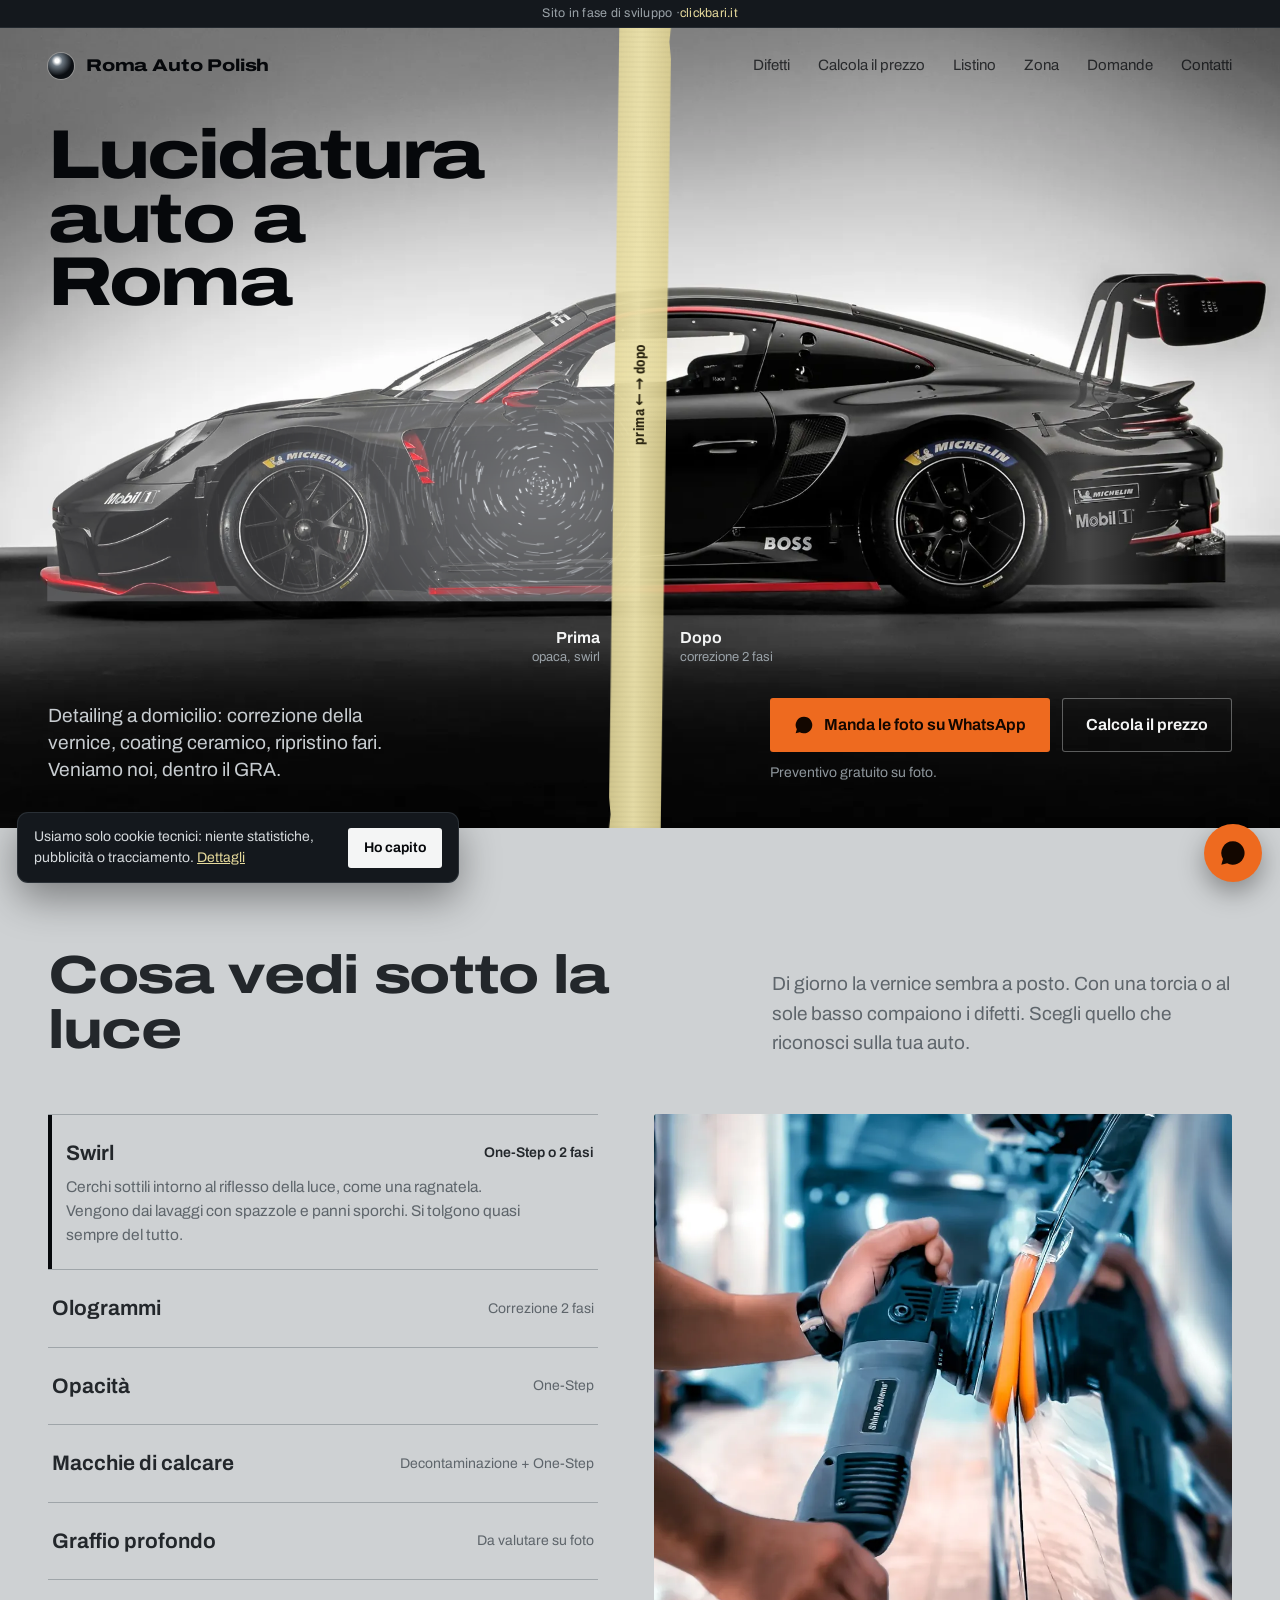
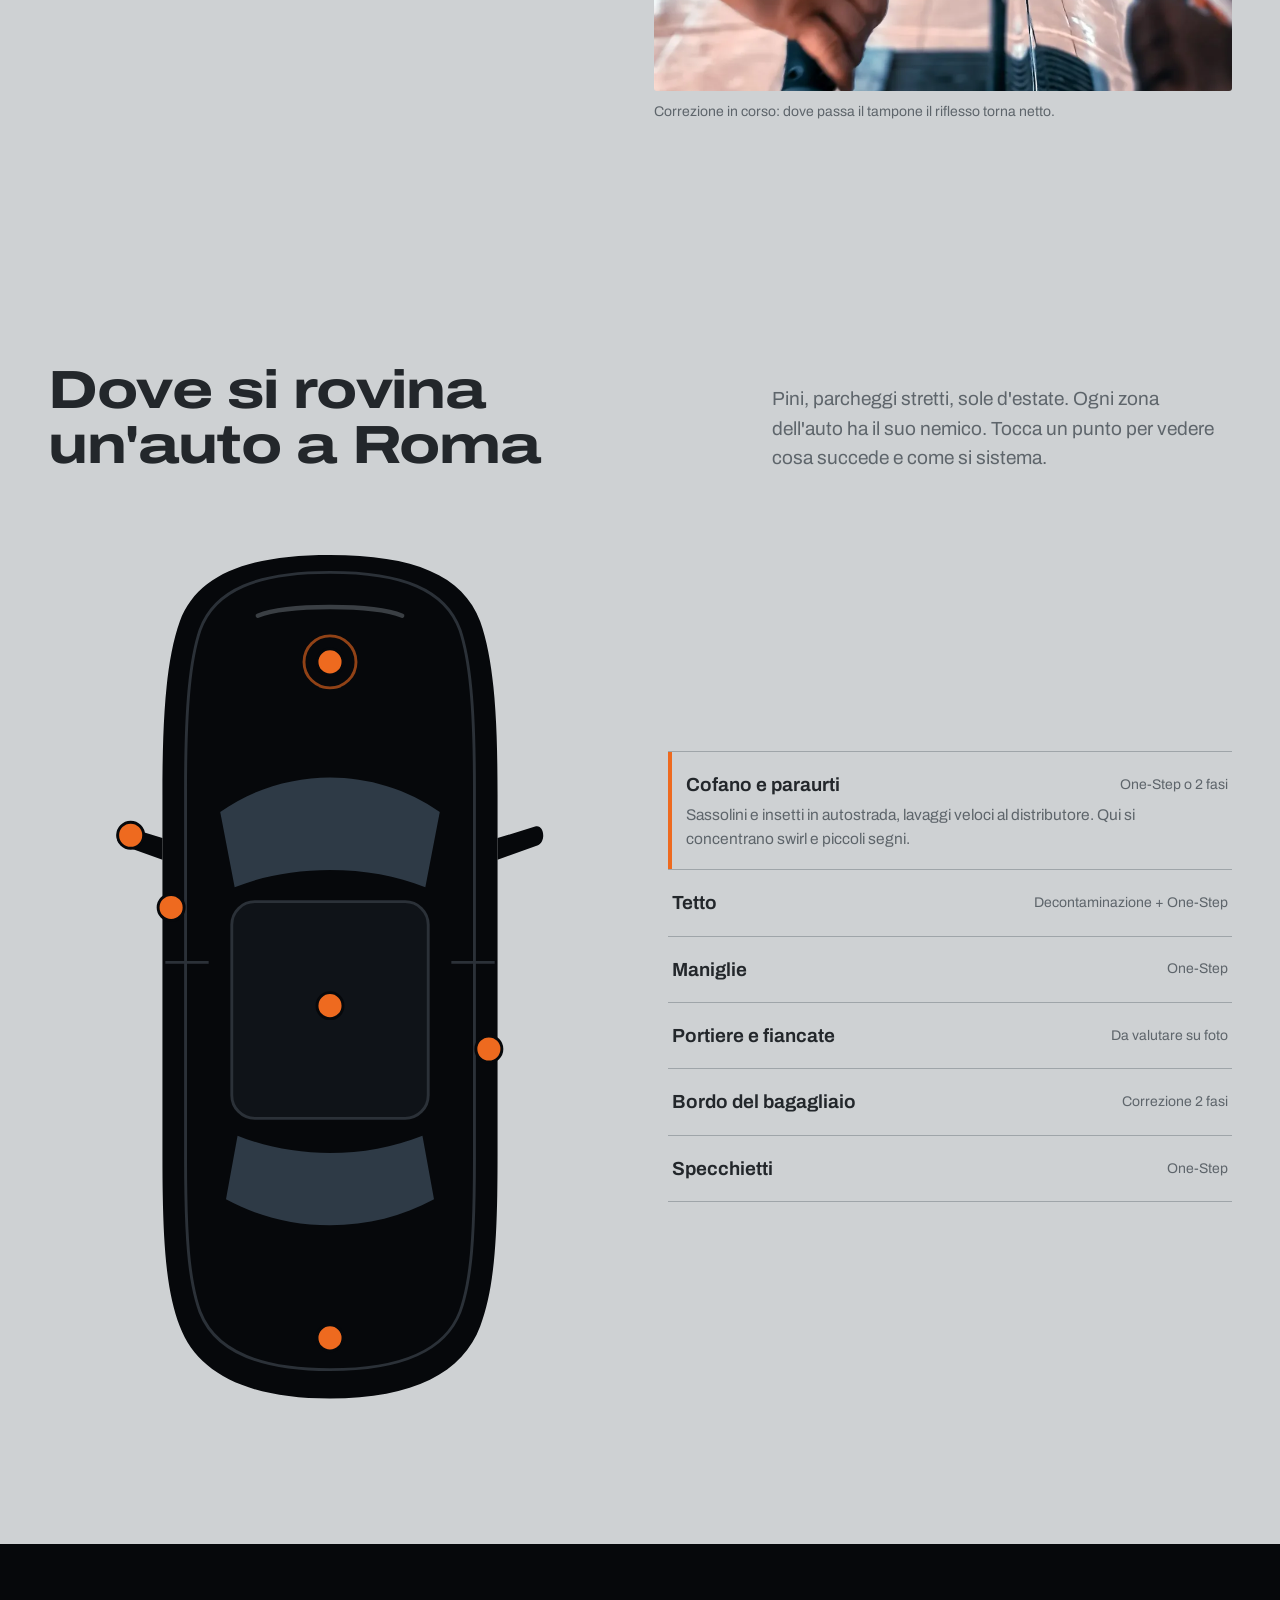
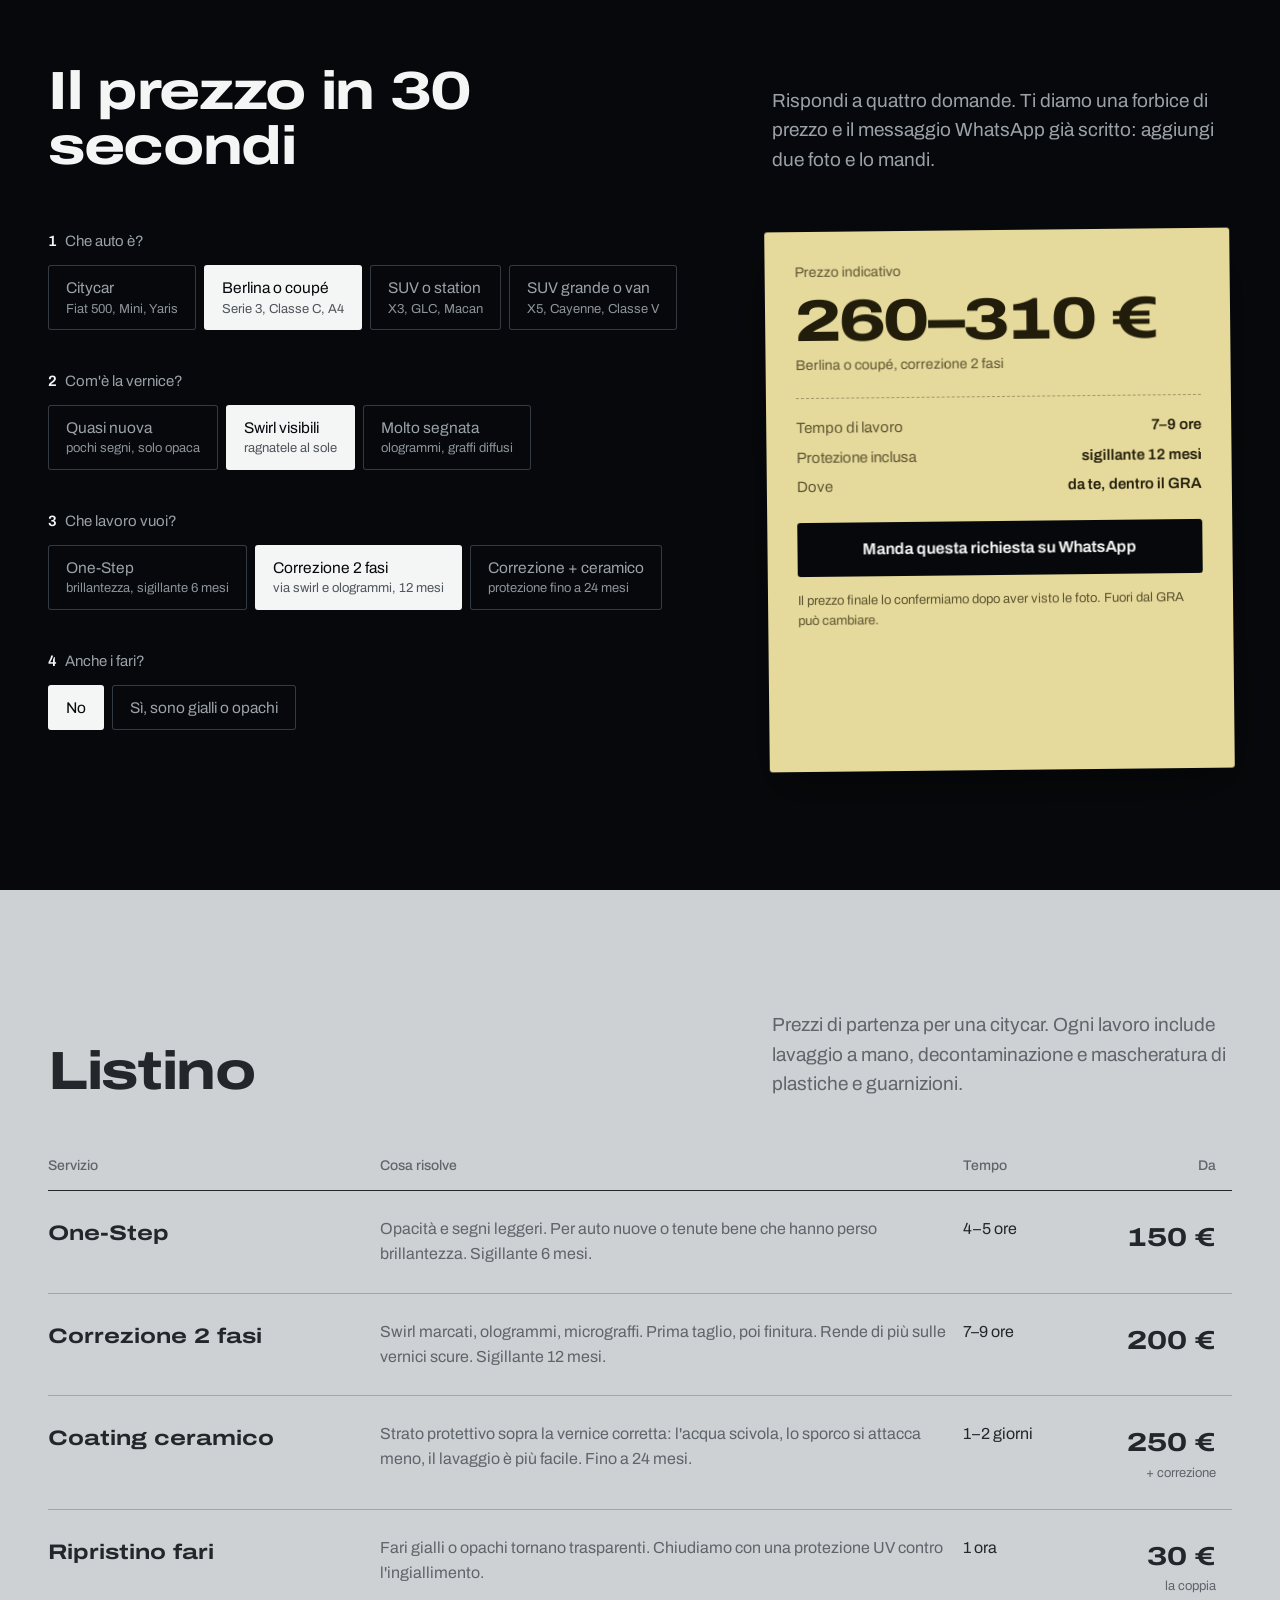
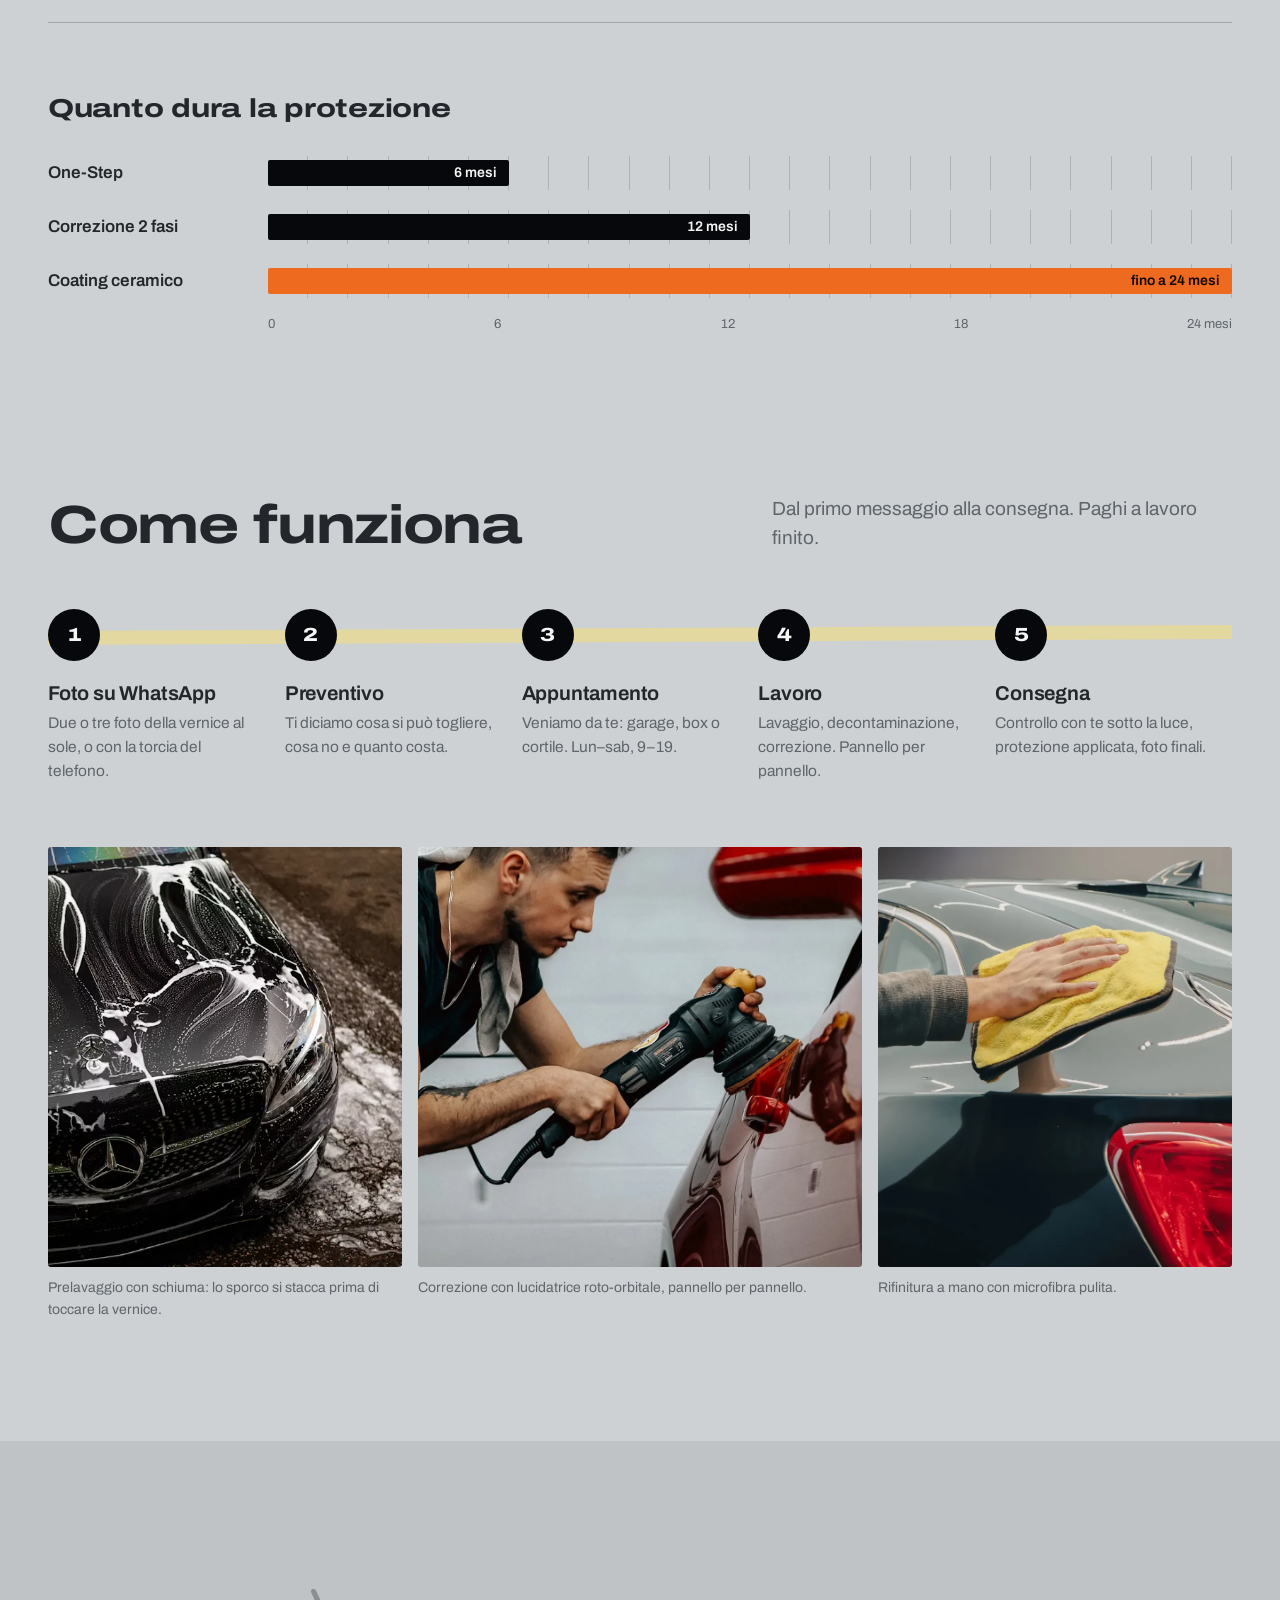
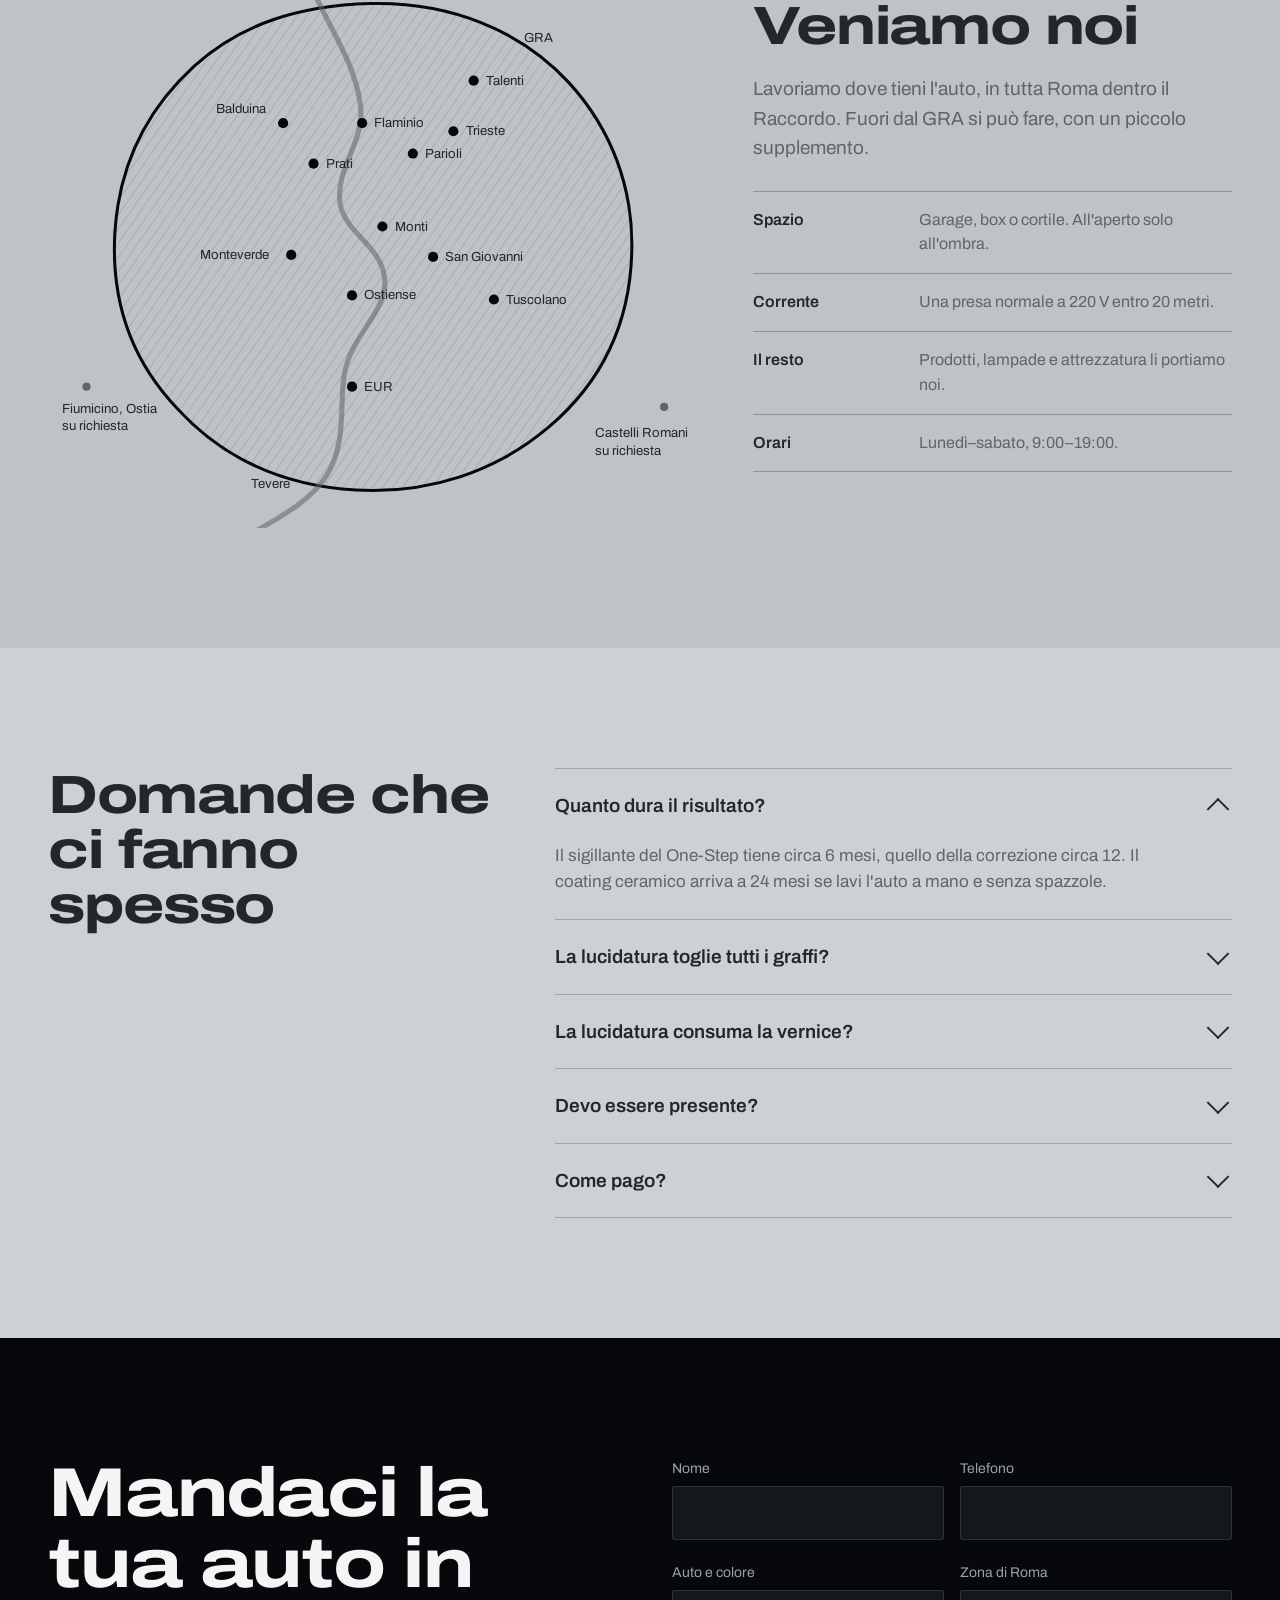
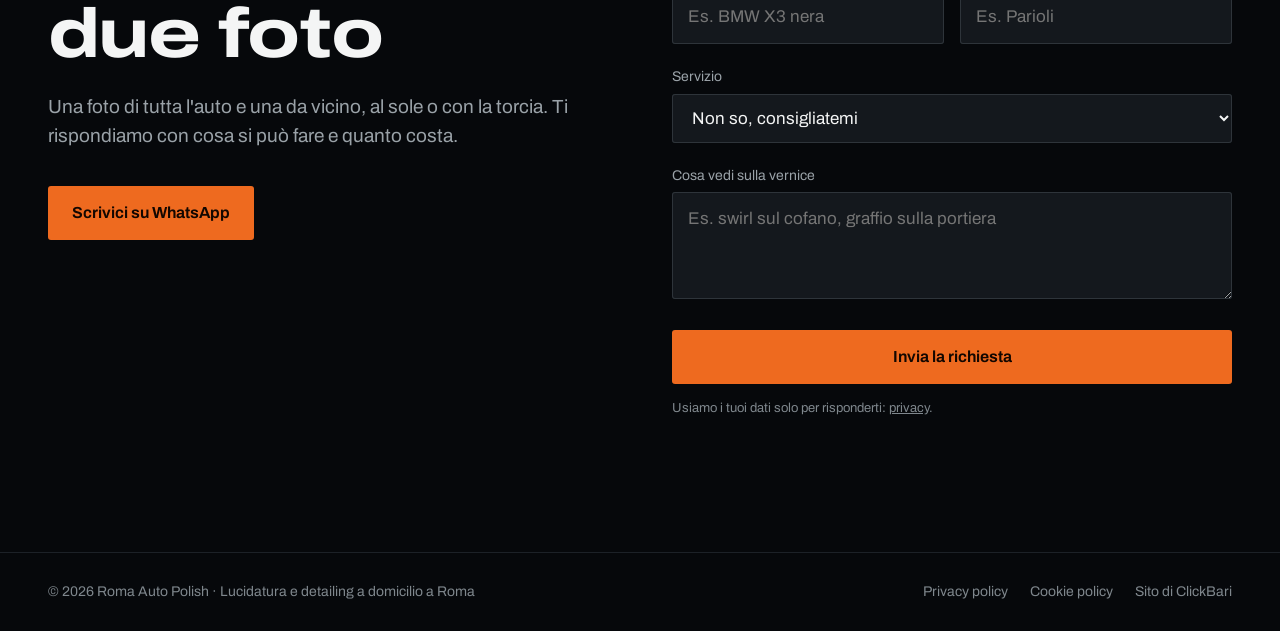
==== commit e3d54cb7: "Header fisso con plaque, avviso cookie, nuova pagina privacy - Plaque "sito in fase di sviluppo" e h" ====
--- a/index.html
+++ b/index.html
@@ -288,19 +288,23 @@
 
 .wa-float{position:fixed;right:18px;bottom:18px;z-index:50;width:58px;height:58px;border-radius:50%;background:var(--pad);display:grid;place-items:center;box-shadow:0 10px 26px rgba(0,0,0,.35)}
 .wa-float svg{width:28px;height:28px;fill:#130700}
-/* ---------- plaque + menu ---------- */
+/* ---------- plaque + header fissi in alto ---------- */
+body{padding-top:28px}
+.top{position:fixed;top:0;left:0;right:0;z-index:61}
 .dev{margin:0;height:28px;display:flex;align-items:center;justify-content:center;background:#14181D;color:#9AA2A8;font-size:12.5px;letter-spacing:.02em;border-bottom:1px solid #23292f}
 .dev a{color:var(--nastro);text-decoration:none}.dev a:hover{text-decoration:underline}
-.bar{top:28px}
-.bar .wrap{gap:20px}
-.burger{display:none;width:48px;height:48px;margin-right:-10px;border:0;background:transparent;color:inherit;cursor:pointer;position:relative;z-index:61}
+.top .bar{position:relative;inset:auto;transition:background-color .25s,color .25s}
+.top .bar .wrap{gap:20px;transition:height .25s}
+.top.solid .bar,body.menu-open .top .bar{background:rgba(6,8,11,.94);-webkit-backdrop-filter:blur(8px);backdrop-filter:blur(8px);color:var(--chiaro)}
+.top.solid .bar .wrap{height:64px}
+section[id]{scroll-margin-top:96px}
+.burger{display:none;width:48px;height:48px;margin-right:-10px;border:0;background:transparent;color:inherit;cursor:pointer;position:relative}
 .burger span{position:absolute;left:12px;right:12px;height:2px;background:currentColor;border-radius:1px;transition:transform .2s,opacity .2s}
 .burger span:nth-child(1){top:16px}.burger span:nth-child(2){top:23px}.burger span:nth-child(3){top:30px}
-.burger[aria-expanded="true"]{color:var(--chiaro)}
 .burger[aria-expanded="true"] span:nth-child(1){transform:translateY(7px) rotate(45deg)}
 .burger[aria-expanded="true"] span:nth-child(2){opacity:0}
 .burger[aria-expanded="true"] span:nth-child(3){transform:translateY(-7px) rotate(-45deg)}
-.menu{position:fixed;inset:0;z-index:60;background:var(--lacca);color:var(--chiaro);padding:110px 28px 32px;display:flex;flex-direction:column;overflow-y:auto}
+.menu{position:fixed;inset:0;z-index:60;background:var(--lacca);color:var(--chiaro);padding:116px 28px 32px;display:flex;flex-direction:column;overflow-y:auto}
 .menu[hidden]{display:none}
 .menu nav{display:flex;flex-direction:column;border-top:1px solid #23292f;margin-bottom:28px}
 .menu nav a{text-decoration:none;font-stretch:var(--wide);font-weight:700;font-size:24px;letter-spacing:-.01em;padding:16px 0;border-bottom:1px solid #23292f}
@@ -308,19 +312,23 @@
 .menu .btn{justify-content:center}
 .menu-note{margin-top:14px;font-size:14px;color:#8E969C}
 body.menu-open{overflow:hidden}
-body.menu-open .bar{position:fixed;z-index:61;color:var(--chiaro)}
 @media (max-width:900px){
+  body{padding-top:92px}
   .bar .nav-desk{display:none}.burger{display:block}
-  .bar{position:sticky;top:0;background:rgba(6,8,11,.94);-webkit-backdrop-filter:blur(8px);backdrop-filter:blur(8px)}
-  .bar .wrap{height:64px}
-  body.menu-open .bar{position:sticky}
-  .menu{padding-top:88px}
-  section[id]{scroll-margin-top:64px}
-}
+  .top .bar{background:rgba(6,8,11,.94);-webkit-backdrop-filter:blur(8px);backdrop-filter:blur(8px);color:var(--chiaro)}
+  .top .bar .wrap{height:64px}
+}
+/* ---------- avviso cookie (solo informativo) ---------- */
+.cookie{position:fixed;left:18px;bottom:18px;z-index:55;max-width:440px;display:none;align-items:center;gap:14px;padding:14px 16px;background:var(--lacca-2);color:#D5D9DC;border-radius:var(--r-m);box-shadow:0 0 0 1px #2a3036,0 16px 40px rgba(0,0,0,.4);font-size:14px;line-height:1.45}
+.cookie.show{display:flex}
+.cookie a{color:var(--nastro)}
+.cookie button{flex:none;font:inherit;font-weight:650;font-size:14px;height:40px;padding:0 16px;border:0;border-radius:var(--r-s);background:var(--chiaro);color:var(--lacca);cursor:pointer}
+@media (max-width:600px){.cookie{right:88px;left:12px;bottom:12px;flex-direction:column;align-items:stretch}}
 </style>
 </head>
 <body>
 
+<div class="top" id="topbar">
 <p class="dev">Sito in fase di sviluppo · <a href="https://clickbari.it" target="_blank" rel="noopener">clickbari.it</a></p>
 <header class="bar">
   <div class="wrap">
@@ -336,6 +344,7 @@
     <button class="burger" id="burger" type="button" aria-expanded="false" aria-controls="menu" aria-label="Apri il menu"><span></span><span></span><span></span></button>
   </div>
 </header>
+</div>
 <div class="menu" id="menu" hidden>
   <nav aria-label="Menu">
     <a href="#difetti">Difetti della vernice</a>
@@ -634,9 +643,14 @@
 <footer>
   <div class="wrap">
     <p>© <span id="y">2026</span> Roma Auto Polish · Lucidatura e detailing a domicilio a Roma</p>
-    <nav><a href="/privacy.html">Privacy</a><a href="/privacy.html#cookie">Cookie</a><a href="https://clickbari.it" target="_blank" rel="noopener">Sito di ClickBari</a></nav>
+    <nav><a href="/privacy.html">Privacy policy</a><a href="/privacy.html#cookie">Cookie policy</a><a href="https://clickbari.it" target="_blank" rel="noopener">Sito di ClickBari</a></nav>
   </div>
 </footer>
+
+<div class="cookie" id="cookie" role="region" aria-label="Informativa cookie">
+  <p style="margin:0">Usiamo solo cookie tecnici: niente statistiche, pubblicità o tracciamento. <a href="/privacy.html#cookie">Dettagli</a></p>
+  <button type="button" id="cookie-ok">Ho capito</button>
+</div>
 
 <a class="wa-float" href="https://wa.me/393805826738?text=Ciao%2C%20vorrei%20un%20preventivo" target="_blank" rel="noopener" aria-label="Scrivici su WhatsApp"><svg viewBox="0 0 24 24" aria-hidden="true"><path d="M12 2a10 10 0 0 0-8.6 15.1L2 22l5-1.3A10 10 0 1 0 12 2zm4.5 12.1c-.2-.1-1.5-.7-1.7-.8-.2-.1-.4-.1-.6.1l-.8 1c-.1.2-.3.2-.5.1a6.7 6.7 0 0 1-3.3-2.9c-.2-.4.3-.4.8-1.3.1-.2 0-.3 0-.4l-.8-1.8c-.2-.5-.4-.4-.6-.4h-.5c-.2 0-.4.1-.7.3-.2.3-.9.9-.9 2.2s.9 2.5 1 2.7c.1.2 1.8 2.8 4.4 3.9 1.6.7 2.3.8 3.1.6.5-.1 1.5-.6 1.7-1.2.2-.6.2-1.1.2-1.2-.1-.1-.3-.2-.5-.3z"/></svg></a>
 
@@ -800,6 +814,19 @@
 menu.addEventListener('keydown',e=>{if(e.key==='Escape')setMenu(false)});
 addEventListener('resize',()=>{if(innerWidth>900&&!menu.hidden)setMenu(false)});
 
+
+/* ===== header: diventa scuro quando scorri ===== */
+const topbar=document.getElementById('topbar');let sraf=0;
+function onScroll(){sraf=0;topbar.classList.toggle('solid',scrollY>40)}
+addEventListener('scroll',()=>{if(!sraf)sraf=requestAnimationFrame(onScroll)},{passive:true});onScroll();
+
+/* ===== avviso cookie: solo informativo, il sito usa unicamente storage tecnico ===== */
+(function(){const box=document.getElementById('cookie');let seen=null;
+  try{seen=localStorage.getItem('lc-cookie-ok')}catch(e){}
+  if(!seen)box.classList.add('show');
+  document.getElementById('cookie-ok').addEventListener('click',()=>{try{localStorage.setItem('lc-cookie-ok','1')}catch(e){}box.classList.remove('show')});
+})();
+
 /* ===== modulo ===== */
 const form=document.getElementById('form'),st=document.getElementById('form-status');
 form.addEventListener('submit',async e=>{e.preventDefault();const b=form.querySelector('button');b.disabled=true;b.textContent='Invio…';
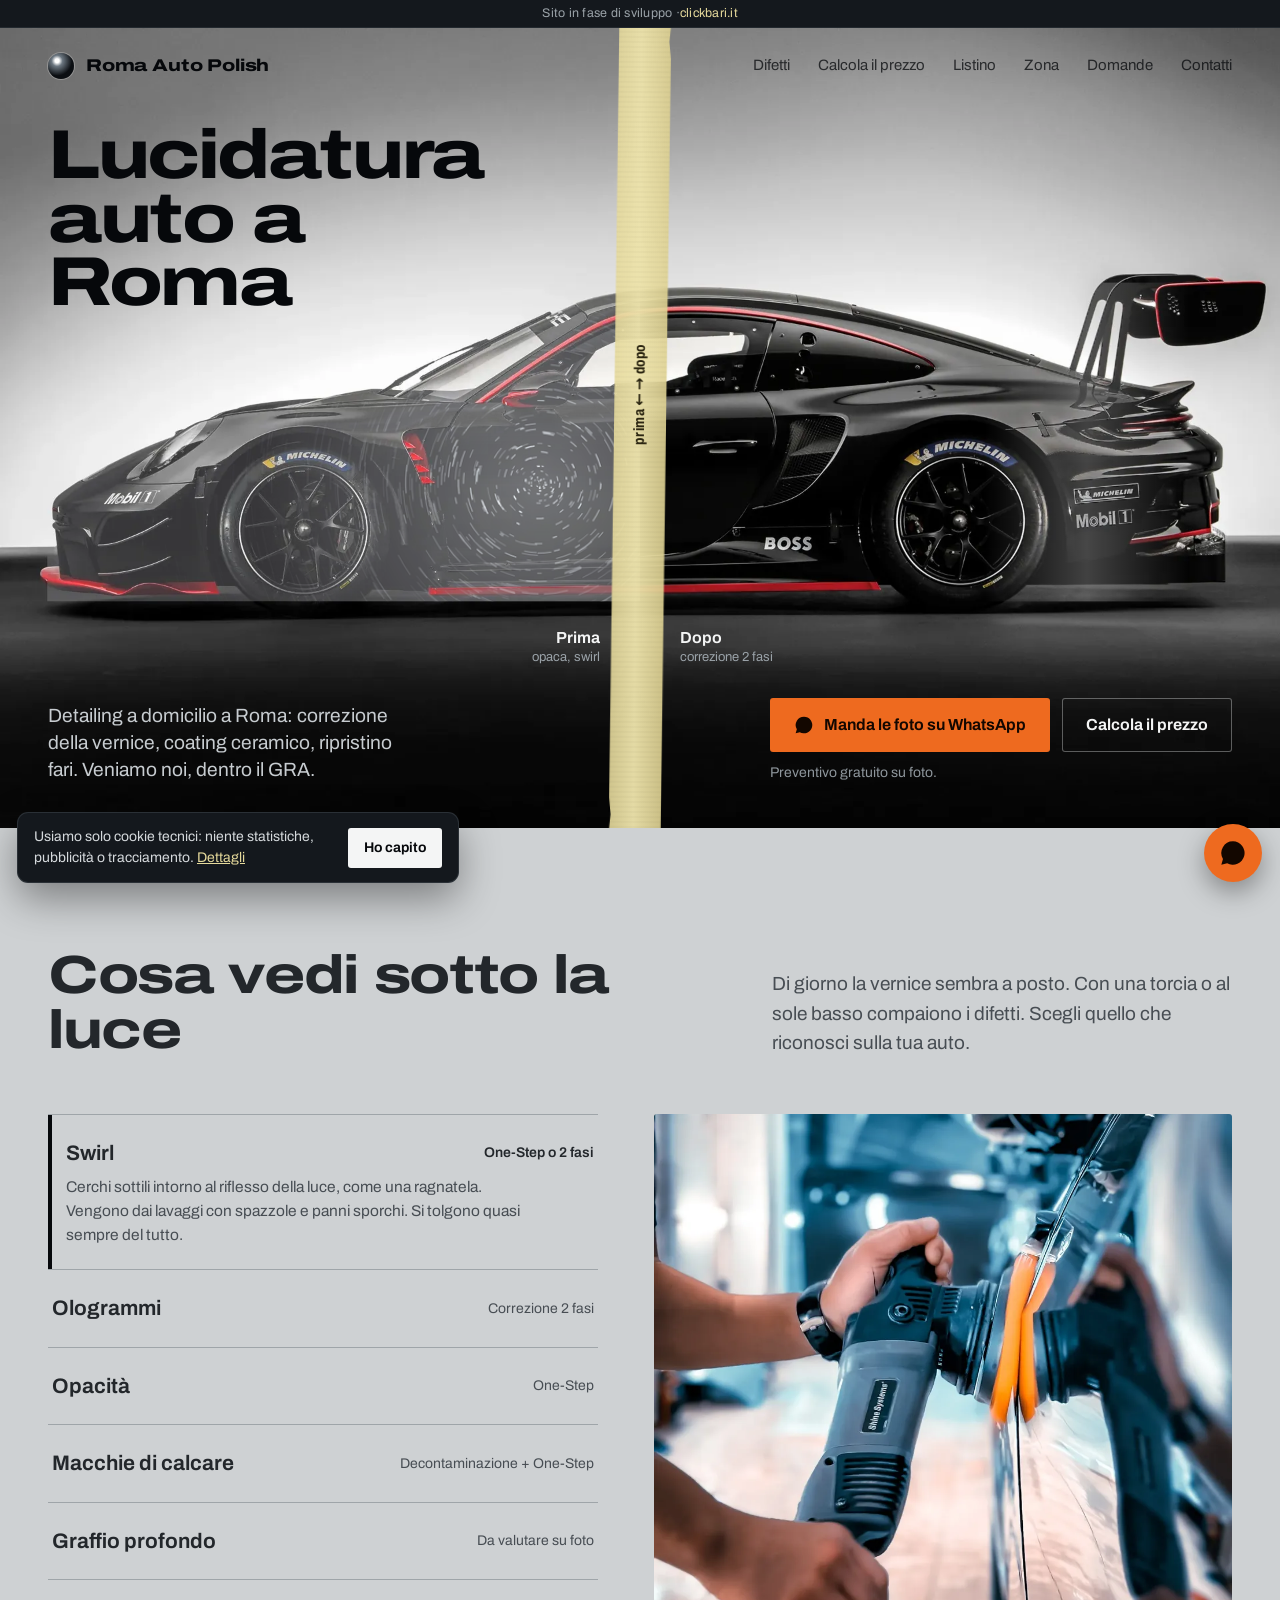
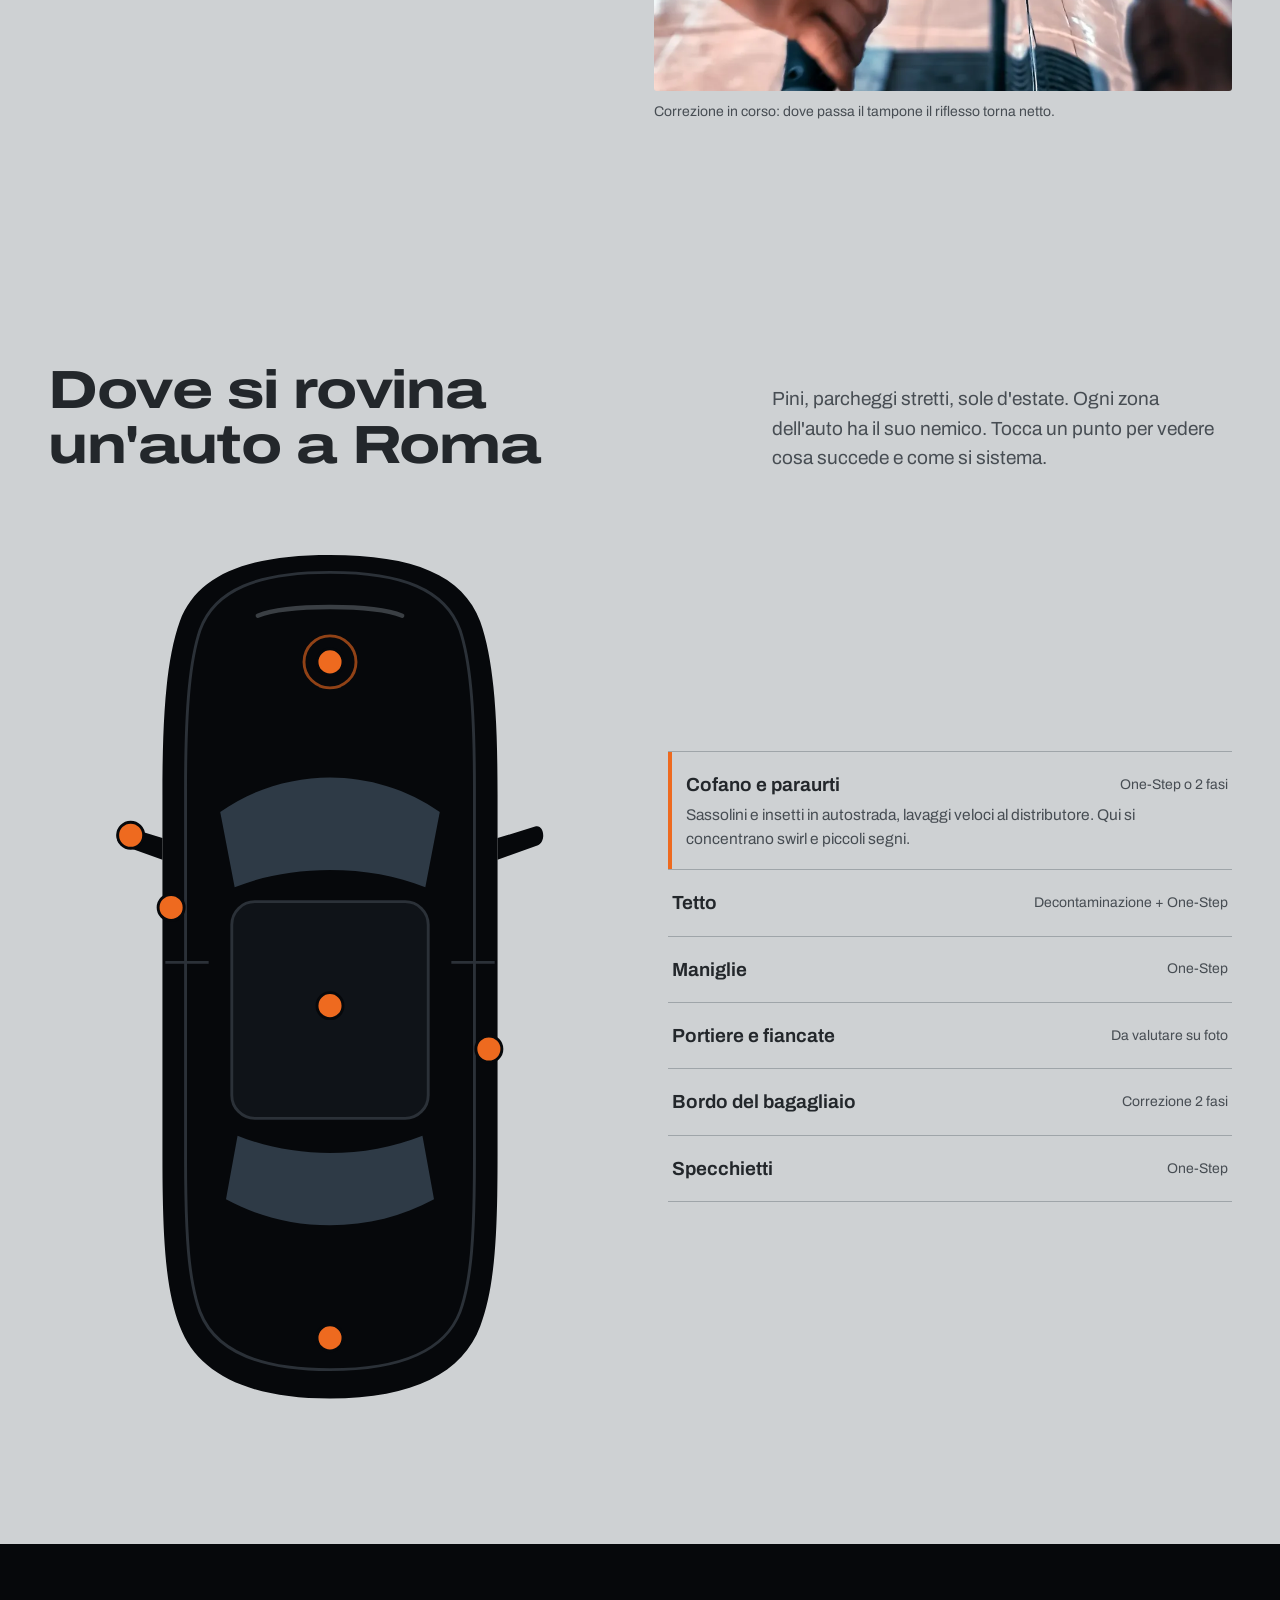
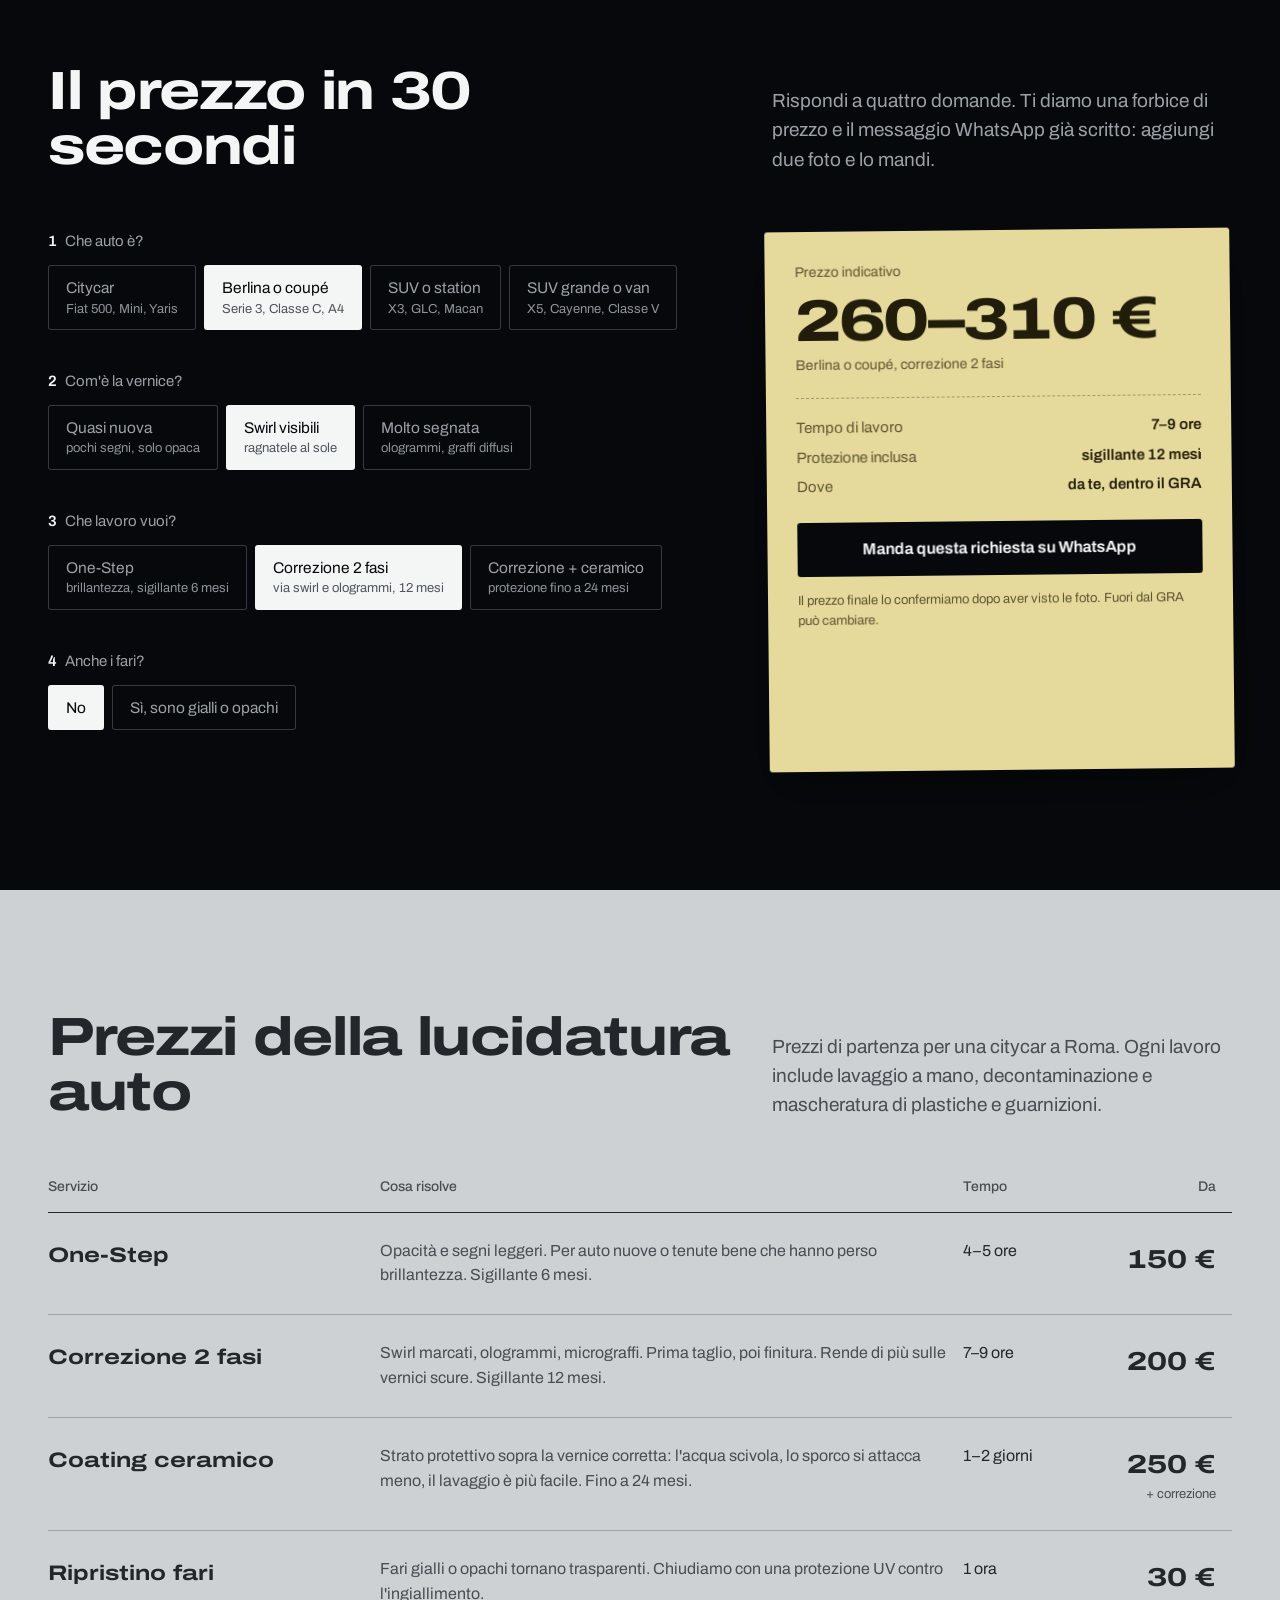
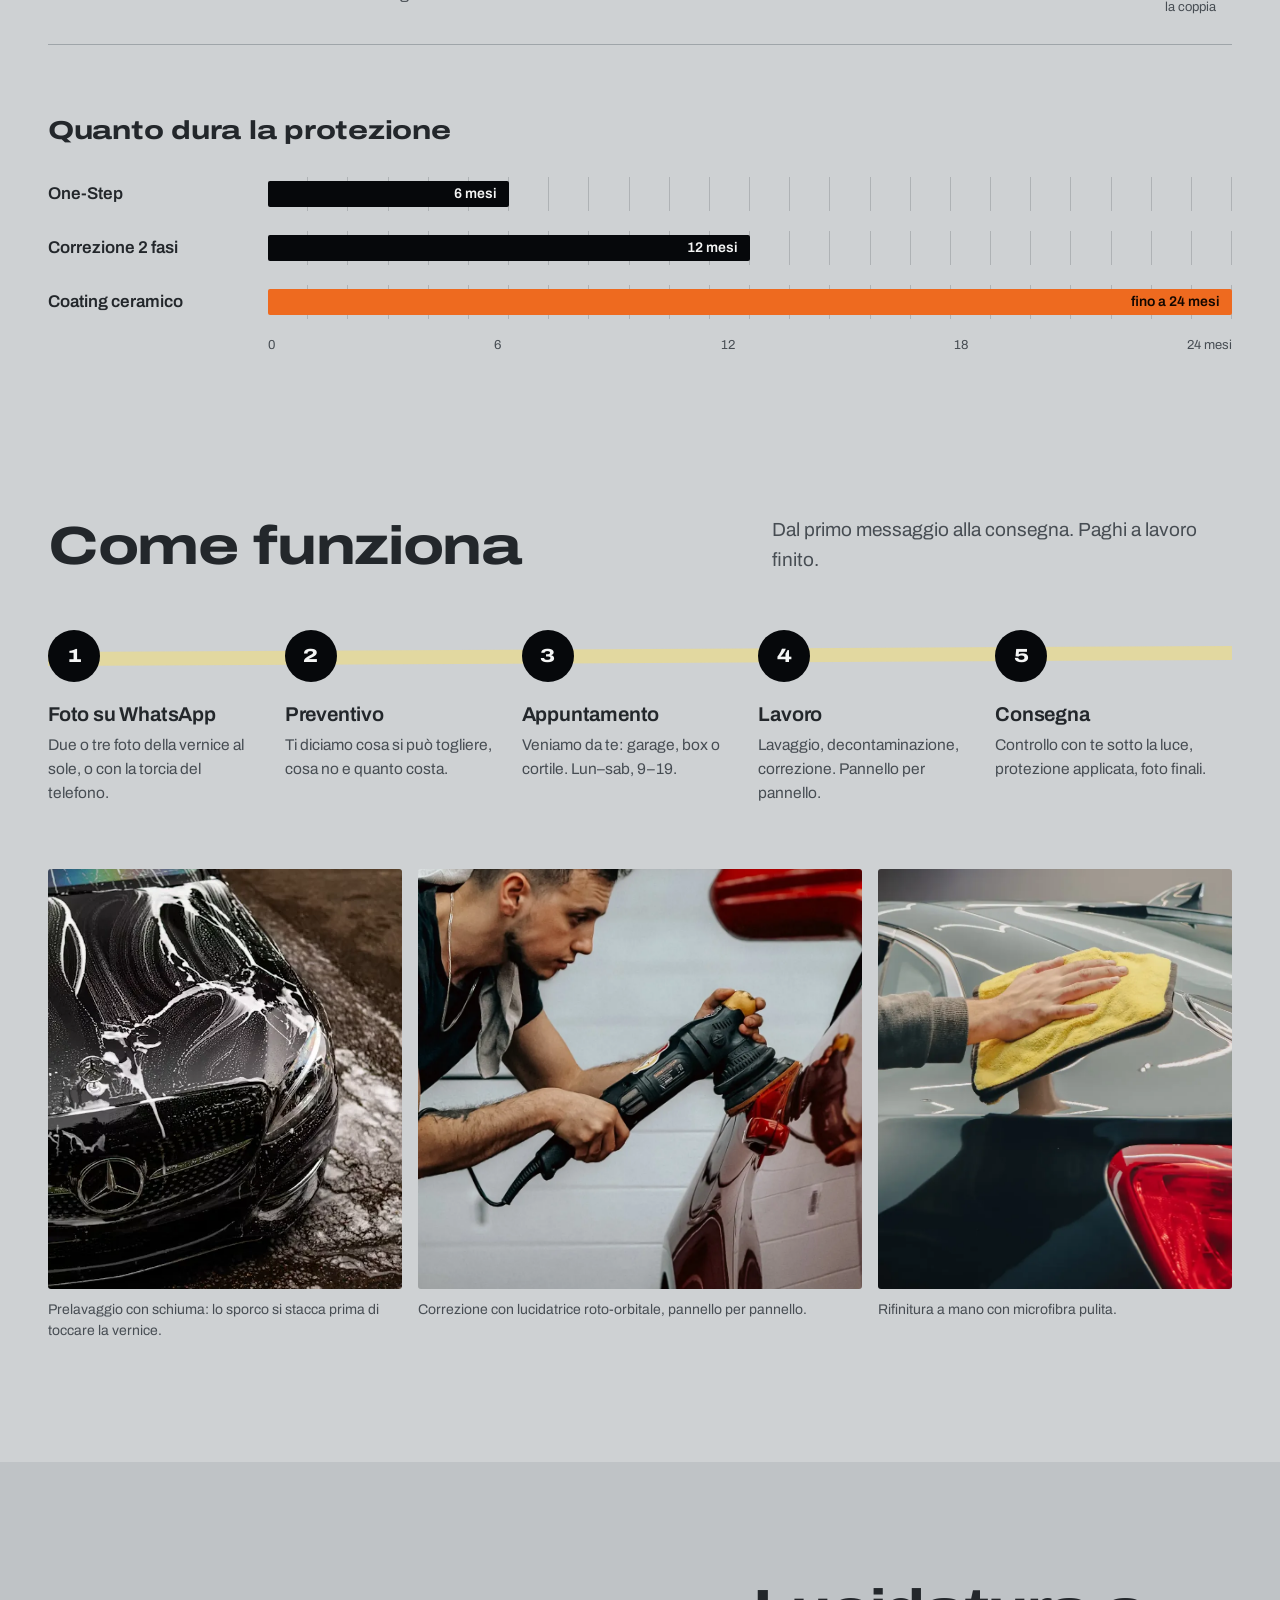
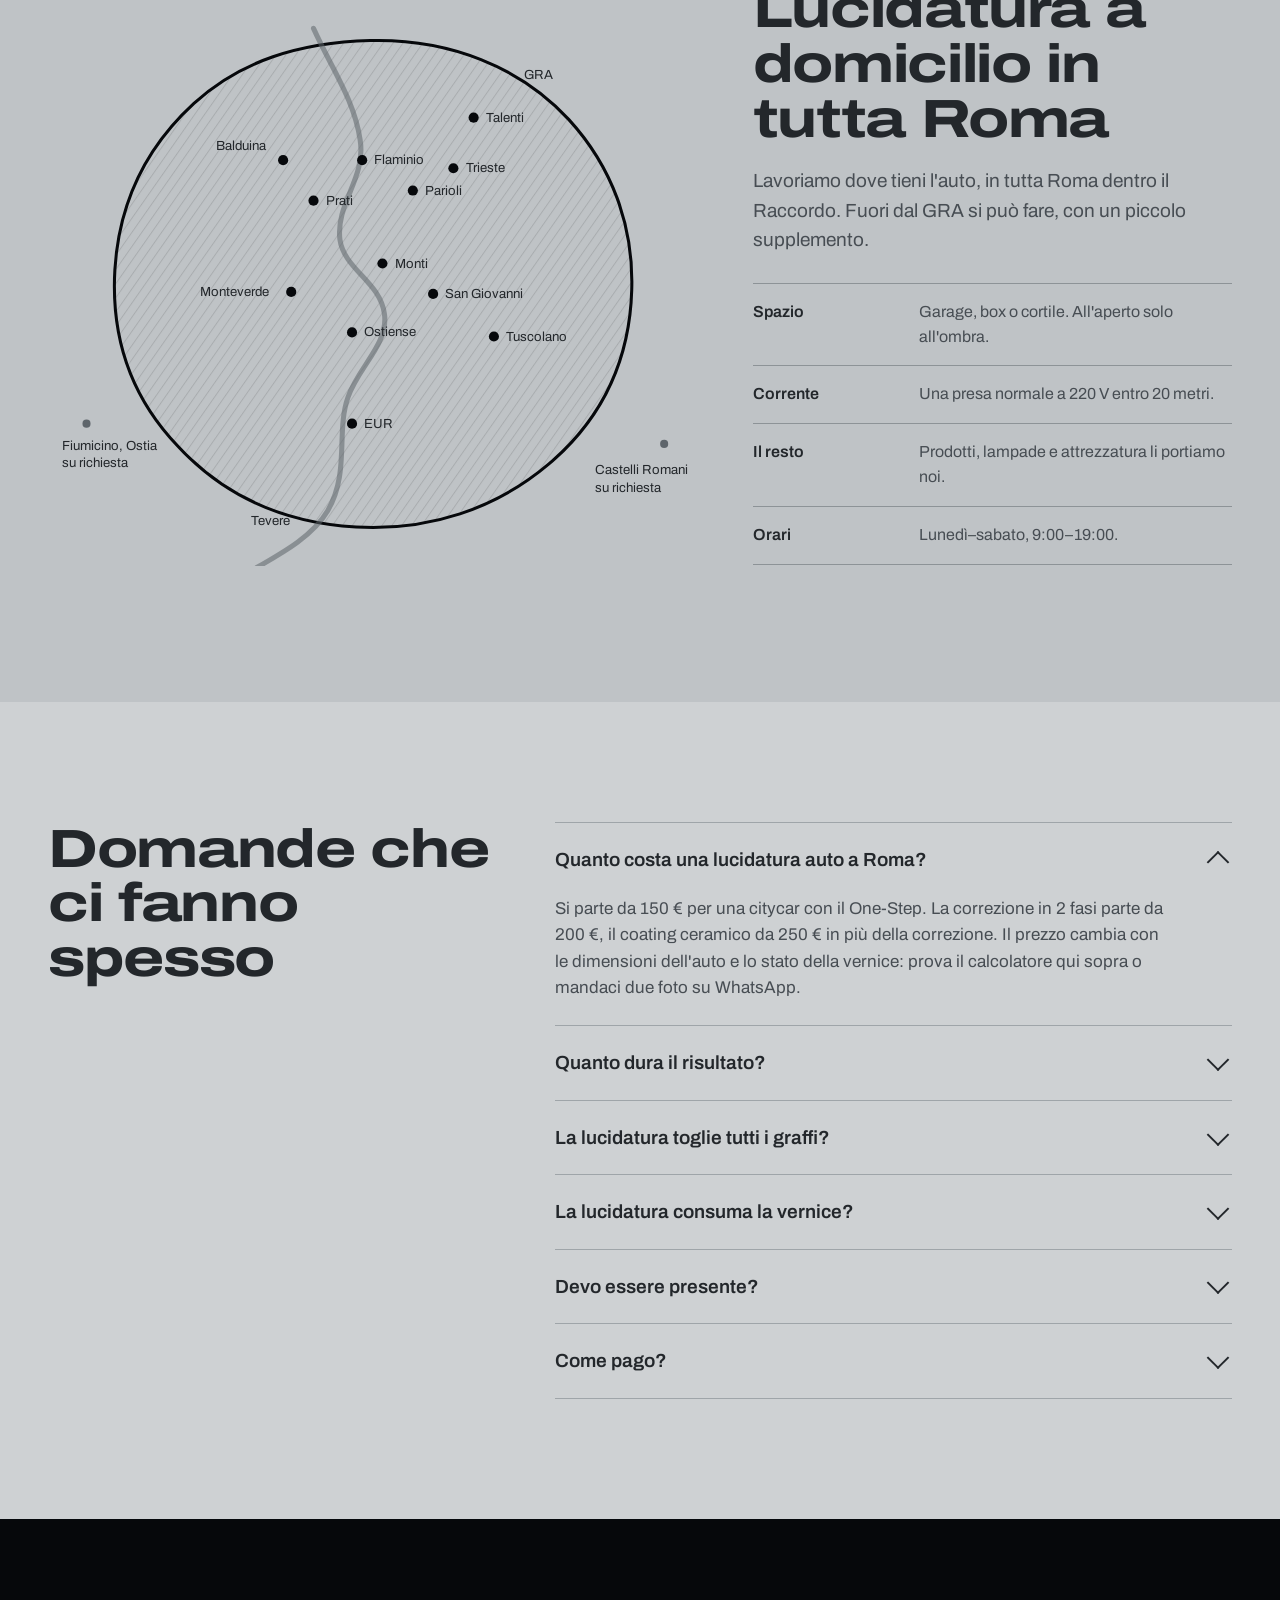
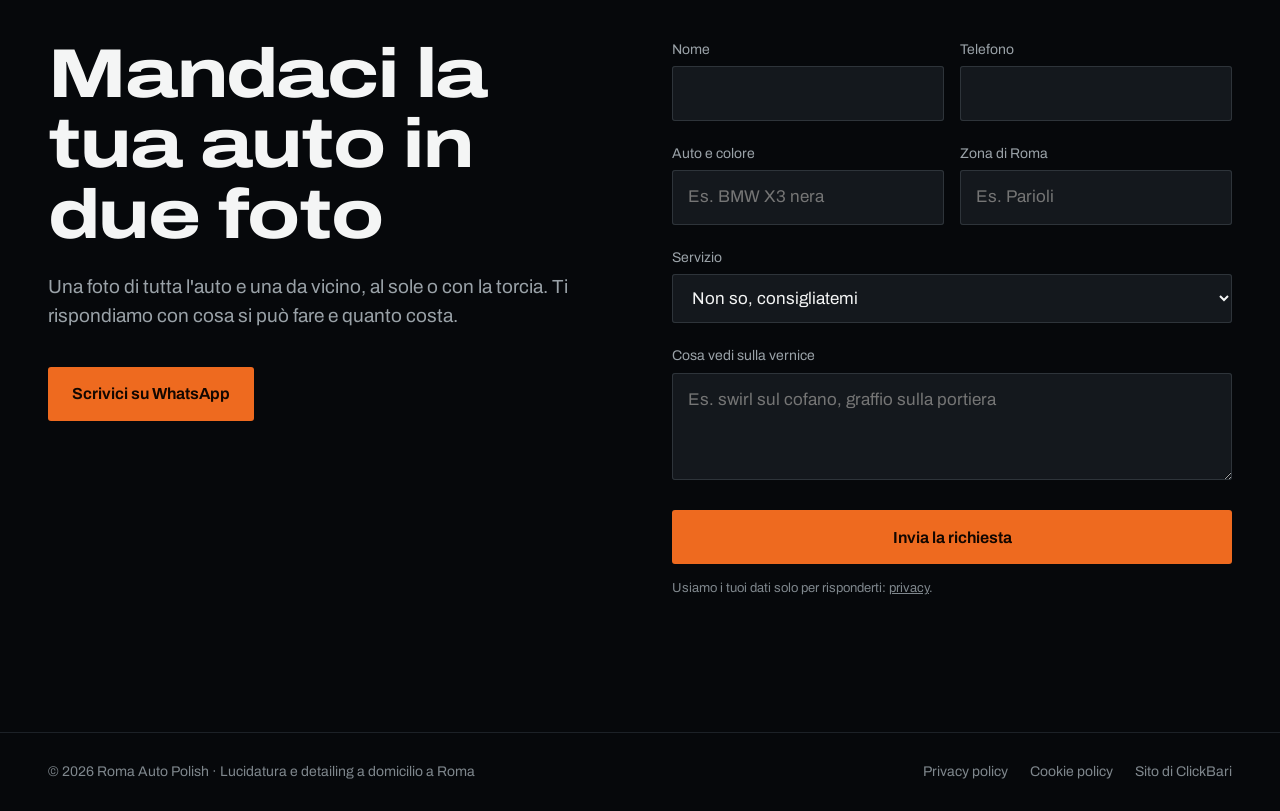
==== commit e82ea64e: "SEO e velocità: hero con immagini preparate, parole chiave, contrasto - La versione "prima", la masc" ====
--- a/index.html
+++ b/index.html
@@ -28,6 +28,7 @@
 {"@type":"Offer","itemOffered":{"@type":"Service","name":"Coating ceramico"},"priceSpecification":{"@type":"PriceSpecification","minPrice":250,"priceCurrency":"EUR"}},
 {"@type":"Offer","itemOffered":{"@type":"Service","name":"Ripristino fari"},"priceSpecification":{"@type":"PriceSpecification","minPrice":30,"priceCurrency":"EUR"}}]}},
 {"@type":"FAQPage","mainEntity":[
+{"@type":"Question","name":"Quanto costa una lucidatura auto a Roma?","acceptedAnswer":{"@type":"Answer","text":"Si parte da 150 € per una citycar con il One-Step. La correzione in 2 fasi parte da 200 €, il coating ceramico da 250 € in più della correzione. Il prezzo cambia con le dimensioni dell'auto e lo stato della vernice."}},
 {"@type":"Question","name":"Quanto dura il risultato?","acceptedAnswer":{"@type":"Answer","text":"Il sigillante del One-Step tiene circa 6 mesi, quello della correzione circa 12. Il coating ceramico arriva a 24 mesi se lavi l'auto a mano e senza spazzole."}},
 {"@type":"Question","name":"La lucidatura toglie tutti i graffi?","acceptedAnswer":{"@type":"Answer","text":"Toglie swirl, ologrammi e micrograffi. Un graffio che blocca l'unghia è più profondo del trasparente: si attenua, ma resta visibile. Lo vediamo dalle foto e te lo diciamo prima."}},
 {"@type":"Question","name":"La lucidatura consuma la vernice?","acceptedAnswer":{"@type":"Answer","text":"Toglie pochi micron di trasparente, la parte che si è rovinata. Per questo non lucidiamo più del necessario: su un'auto quasi nuova basta un passaggio leggero."}},
@@ -36,6 +37,7 @@
 ]}
 </script>
 
+<link rel="preload" as="image" href="img/hero-auto.webp" imagesrcset="img/hero-auto-m.webp 960w, img/hero-auto.webp 1920w" imagesizes="100vw" fetchpriority="high">
 <link rel="preload" href="fonts/archivo-var.woff2" as="font" type="font/woff2" crossorigin>
 <style>
 @font-face{font-family:"Archivo";src:url(fonts/archivo-var.woff2) format("woff2");font-weight:100 900;font-stretch:62% 125%;font-display:swap}
@@ -45,7 +47,7 @@
   --primer:#CED1D3;     /* fondo grigio */
   --primer-2:#BFC3C6;
   --grafite:#23272B;
-  --nebbia:#5E656B;
+  --nebbia:#474D53;
   --nastro:#E5D99B;     /* nastro carta */
   --pad:#EE6A1F;        /* tampone arancio */
   --chiaro:#F4F5F5;
@@ -93,7 +95,7 @@
 .bef,.fx{opacity:0;transition:opacity .4s}
 .stage.ready .bef,.stage.ready .fx{opacity:1}
 .bef,.swl{clip-path:inset(0 calc(100% - var(--sx,50%)) 0 0)}
-.fx{position:absolute;inset:0;overflow:hidden;pointer-events:none;mix-blend-mode:screen;-webkit-mask-size:cover;mask-size:cover;-webkit-mask-position:center;mask-position:center;-webkit-mask-repeat:no-repeat;mask-repeat:no-repeat}
+.fx{position:absolute;inset:0;overflow:hidden;pointer-events:none;mix-blend-mode:screen;-webkit-mask-image:url(img/hero-auto-maschera.png);mask-image:url(img/hero-auto-maschera.png);-webkit-mask-size:cover;mask-size:cover;-webkit-mask-position:center;mask-position:center;-webkit-mask-repeat:no-repeat;mask-repeat:no-repeat}
 .shn{clip-path:inset(0 0 0 var(--sx,50%))}
 #spr{position:absolute;left:0;top:0;height:110%;width:auto;aspect-ratio:1;will-change:transform}
 .shn i{position:absolute;top:0;bottom:0;left:0;width:16%;background:linear-gradient(90deg,rgba(255,255,255,0),rgba(255,255,255,.26),rgba(255,255,255,0));will-change:transform}
@@ -365,9 +367,9 @@
 <section class="hero" aria-label="Prima e dopo la lucidatura">
   <div class="hero-copy"><div class="wrap"><h1>Lucidatura auto a Roma</h1></div></div>
   <div class="stage" id="stage">
-    <img class="ph" src="img/hero-auto.webp" alt="Fiancata di un'auto nera: a sinistra vernice opaca e piena di swirl, a destra dopo la correzione" width="1920" height="1200" fetchpriority="high">
-    <canvas class="ph bef" id="bef" aria-hidden="true"></canvas>
-    <div class="fx swl" id="swl" aria-hidden="true"><canvas id="spr"></canvas></div>
+    <img class="ph" src="img/hero-auto.webp" srcset="img/hero-auto-m.webp 960w, img/hero-auto.webp 1920w" sizes="100vw" alt="Fiancata di un'auto nera: a sinistra vernice opaca e piena di swirl, a destra dopo la correzione" width="1920" height="1200" fetchpriority="high">
+    <img class="ph bef" id="bef" src="img/hero-auto-prima.webp" srcset="img/hero-auto-prima-m.webp 960w, img/hero-auto-prima.webp 1920w" sizes="100vw" fetchpriority="low" alt="" aria-hidden="true" width="1920" height="1200" decoding="async">
+    <div class="fx swl" id="swl" aria-hidden="true"><img id="spr" src="img/hero-auto-swirl.webp" fetchpriority="low" alt="" width="840" height="840" decoding="async"></div>
     <div class="fx shn" id="shn" aria-hidden="true"><i></i></div>
     <p class="tag l"><b>Prima</b>opaca, swirl</p>
     <p class="tag r"><b>Dopo</b>correzione 2 fasi</p>
@@ -375,7 +377,7 @@
   </div>
   <div class="hero-foot">
     <div class="wrap">
-      <p class="hero-sub">Detailing a domicilio: correzione della vernice, coating ceramico, ripristino fari. Veniamo noi, dentro il GRA.</p>
+      <p class="hero-sub">Detailing a domicilio a Roma: correzione della vernice, coating ceramico, ripristino fari. Veniamo noi, dentro il GRA.</p>
       <div>
         <div class="hero-actions">
           <a class="btn btn-pad" href="https://wa.me/393805826738?text=Ciao%2C%20vi%20mando%20le%20foto%20della%20mia%20auto%20per%20un%20preventivo" target="_blank" rel="noopener">
@@ -517,8 +519,8 @@
 <section id="listino">
   <div class="wrap">
     <div class="sec-head">
-      <h2>Listino</h2>
-      <p class="lead">Prezzi di partenza per una citycar. Ogni lavoro include lavaggio a mano, decontaminazione e mascheratura di plastiche e guarnizioni.</p>
+      <h2>Prezzi della lucidatura auto</h2>
+      <p class="lead">Prezzi di partenza per una citycar a Roma. Ogni lavoro include lavaggio a mano, decontaminazione e mascheratura di plastiche e guarnizioni.</p>
     </div>
     <table class="list-table">
       <thead><tr><th>Servizio</th><th>Cosa risolve</th><th>Tempo</th><th style="text-align:right">Da</th></tr></thead>
@@ -584,7 +586,7 @@
       <g><circle cx="608" cy="440" r="4" fill="#5E656B"/><text x="540" y="470" fill="#5E656B">Castelli Romani</text><text x="540" y="487" fill="#5E656B">su richiesta</text></g>
     </svg>
     <div>
-      <h2>Veniamo noi</h2>
+      <h2>Lucidatura a domicilio in tutta Roma</h2>
       <p class="lead" style="margin-top:20px">Lavoriamo dove tieni l'auto, in tutta Roma dentro il Raccordo. Fuori dal GRA si può fare, con un piccolo supplemento.</p>
       <ul class="need">
         <li><b>Spazio</b><span>Garage, box o cortile. All'aperto solo all'ombra.</span></li>
@@ -601,7 +603,8 @@
   <div class="wrap faq-wrap">
     <h2>Domande che ci fanno spesso</h2>
     <div>
-      <details open><summary>Quanto dura il risultato?</summary><p>Il sigillante del One-Step tiene circa 6 mesi, quello della correzione circa 12. Il coating ceramico arriva a 24 mesi se lavi l'auto a mano e senza spazzole.</p></details>
+      <details open><summary>Quanto costa una lucidatura auto a Roma?</summary><p>Si parte da 150 € per una citycar con il One-Step. La correzione in 2 fasi parte da 200 €, il coating ceramico da 250 € in più della correzione. Il prezzo cambia con le dimensioni dell'auto e lo stato della vernice: prova il calcolatore qui sopra o mandaci due foto su WhatsApp.</p></details>
+      <details><summary>Quanto dura il risultato?</summary><p>Il sigillante del One-Step tiene circa 6 mesi, quello della correzione circa 12. Il coating ceramico arriva a 24 mesi se lavi l'auto a mano e senza spazzole.</p></details>
       <details><summary>La lucidatura toglie tutti i graffi?</summary><p>Toglie swirl, ologrammi e micrograffi. Un graffio che blocca l'unghia è più profondo del trasparente: si attenua, ma resta visibile. Lo vediamo dalle foto e te lo diciamo prima.</p></details>
       <details><summary>La lucidatura consuma la vernice?</summary><p>Toglie pochi micron di trasparente, la parte che si è rovinata. Per questo non lucidiamo più del necessario: su un'auto quasi nuova basta un passaggio leggero.</p></details>
       <details><summary>Devo essere presente?</summary><p>Solo all'inizio e alla consegna. Il controllo finale lo facciamo insieme, con la luce, pannello per pannello.</p></details>
@@ -657,93 +660,15 @@
 <script>
 (function(){
 const RM = matchMedia('(prefers-reduced-motion: reduce)').matches;
-function rng(seed){return function(){seed|=0;seed=seed+0x6D2B79F5|0;let t=Math.imul(seed^seed>>>15,1|seed);t=t+Math.imul(t^t>>>7,61|t)^t;return((t^t>>>14)>>>0)/4294967296}}
-
-/* ===== motore vernice: disegna un pannello nero sotto una luce puntiforme ===== */
-function makeScratches(n,seed,maxR){
-  const r=rng(seed),a=[];
-  for(let i=0;i<n;i++){
-    const rad=Math.pow(r(),.75)*maxR;
-    a.push({rad,a0:r()*Math.PI*2,len:(.04+r()*.22)*(1-rad/maxR*.5),w:.5+r()*.9,k:.35+r()*.65,hue:r()});
-  }
-  return a;
-}
-function paintBase(g,w,h){
-  const bg=g.createLinearGradient(0,0,0,h);
-  bg.addColorStop(0,'#0b0e12');bg.addColorStop(.42,'#06080b');bg.addColorStop(.47,'#161b21');bg.addColorStop(.5,'#07090c');bg.addColorStop(1,'#030405');
-  g.fillStyle=bg;g.fillRect(0,0,w,h);
-}
-// riflesso di un softbox: cosa vede l'occhio su vernice perfetta
-function reflection(g,lx,ly,s,sharp){
-  // riflesso di una lampada a pannello (softbox) sulla carrozzeria
-  g.save();
-  const halo=g.createRadialGradient(lx,ly,0,lx,ly,s*3);
-  halo.addColorStop(0,sharp?'rgba(170,190,210,.16)':'rgba(190,200,210,.26)');halo.addColorStop(1,'rgba(190,205,220,0)');
-  g.fillStyle=halo;g.fillRect(lx-s*3,ly-s*3,s*6,s*6);
-  g.translate(lx,ly);g.rotate(-.06);
-  const w=s*2.3,h=s*.62;
-  if(sharp){
-    g.shadowColor='rgba(220,235,255,.8)';g.shadowBlur=s*.12;
-    g.fillStyle='rgba(250,252,255,.97)';
-    g.beginPath();g.roundRect(-w/2,-h/2,w,h,h*.22);g.fill();
-    g.shadowBlur=0;g.fillStyle='rgba(6,8,11,.55)';
-    g.fillRect(-w/2+w*.333,-h/2,1.5,h);g.fillRect(-w/2+w*.666,-h/2,1.5,h);
-  }else{
-    g.filter='blur('+Math.round(s*.16)+'px)';
-    g.fillStyle='rgba(225,230,236,.62)';
-    g.beginPath();g.roundRect(-w/2,-h/2,w,h,h*.3);g.fill();
-    g.filter='none';
-  }
-  g.restore();
-}
-// swirl: graffi circolari che si accendono intorno alla luce
-function swirls(g,lx,ly,list,maxR,gain,rainbow){
-  g.save();g.globalCompositeOperation='lighter';g.lineCap='round';
-  for(const s of list){
-    const f=Math.exp(-s.rad/(maxR*.2))*s.k*gain;
-    if(f<.02)continue;
-    g.lineWidth=s.w;
-    if(rainbow){const hh=(s.hue*360+s.rad*1.3)%360;g.strokeStyle=`hsla(${hh},70%,70%,${f*.9})`}
-    else g.strokeStyle=`rgba(225,232,240,${f})`;
-    g.beginPath();g.arc(lx,ly,s.rad,s.a0,s.a0+s.len);g.stroke();
-  }
-  g.restore();
-}
-
-function mk(w,h){const c=document.createElement('canvas');c.width=w;c.height=h;return c}
 
 /* ===== HERO: auto vera, test 50/50 =====
-   Tutto il lavoro pesante si fa una volta sola: la versione "prima" e gli swirl
-   vengono preparati all'apertura; durante l'animazione si spostano solo dei livelli. */
+   La versione "prima", la maschera della carrozzeria e gli swirl sono immagini
+   preparate in anticipo (img/hero-auto-*): qui si spostano solo i livelli. */
 const stage=document.getElementById('stage'),tape=document.getElementById('tape');
-const befC=document.getElementById('bef'),swl=document.getElementById('swl'),shn=document.getElementById('shn');
-const sprC=document.getElementById('spr'),band=shn.querySelector('i');
-const photo=new Image();photo.decoding='async';photo.src='img/hero-auto.webp';
-const BODY={x0:70,x1:1850,y0:380,y1:860}; // carrozzeria nella foto 1920x1200
+const sprC=document.getElementById('spr'),shn=document.getElementById('shn'),band=shn.querySelector('i');
 let split=.5,pointer=null,SW=0,SH=0,vis=false,raf=0;
-function prepare(){
-  const nw=photo.naturalWidth,nh=photo.naturalHeight;
-  const c=mk(nw,nh),cg=c.getContext('2d');cg.drawImage(photo,0,0);
-  const d=cg.getImageData(0,0,nw,nh),p=d.data;
-  const mw=nw>>1,mh=nh>>1,mc=mk(mw,mh),mcg=mc.getContext('2d'),md=mcg.createImageData(mw,mh),m=md.data;
-  for(let y=0;y<nh;y++){const inY=y>BODY.y0&&y<BODY.y1;for(let x=0;x<nw;x++){
-    const i=(y*nw+x)*4,l=.3*p[i]+.59*p[i+1]+.11*p[i+2];
-    const a=(inY&&x>BODY.x0&&x<BODY.x1)?Math.max(0,Math.min(1,(110-l)/50)):0;
-    const k=a*.85; // vernice ossidata: neri lattiginosi, riflessi spenti
-    p[i]=p[i]*(1-k)+(64+p[i]*.52)*k;p[i+1]=p[i+1]*(1-k)+(64+p[i+1]*.52)*k;p[i+2]=p[i+2]*(1-k)+(66+p[i+2]*.52)*k;
-    if(!(x&1)&&!(y&1)){const j=((y>>1)*mw+(x>>1))*4;m[j]=m[j+1]=m[j+2]=0;m[j+3]=a*255}
-  }}
-  befC.width=nw;befC.height=nh;befC.getContext('2d').putImageData(d,0,0);
-  mcg.putImageData(md,0,0);
-  const url='url('+mc.toDataURL('image/png')+')';
-  for(const el of [swl,shn]){el.style.webkitMaskImage=url;el.style.maskImage=url}
-  // swirl disegnati una volta, attorno al centro: lo sprite segue la luce
-  const R=560;sprC.width=sprC.height=2*R;const sg=sprC.getContext('2d');
-  const hz=sg.createRadialGradient(R,R,0,R,R,R*.65);hz.addColorStop(0,'rgba(210,215,222,.35)');hz.addColorStop(1,'rgba(210,215,222,0)');
-  sg.fillStyle=hz;sg.fillRect(0,0,2*R,2*R);
-  swirls(sg,R,R,makeScratches(innerWidth<900?1000:2200,7,R),R,1.6,false);
-  stage.classList.add('ready');measure();kick();
-}
+Promise.all(['bef','spr'].map(id=>{const im=document.getElementById(id);return im.decode?im.decode().catch(()=>{}):Promise.resolve()}))
+  .then(()=>{stage.classList.add('ready');measure();kick()});
 function measure(){SW=stage.clientWidth;SH=stage.clientHeight}
 function placeTape(){stage.style.setProperty('--sx',(split*100)+'%');tape.setAttribute('aria-valuenow',Math.round(split*100))}
 let lastT=0;
@@ -763,7 +688,6 @@
 new IntersectionObserver(e=>{vis=e[0].intersectionRatio>0;kick()},{threshold:[0,.01]}).observe(stage);
 document.addEventListener('visibilitychange',kick);
 addEventListener('resize',()=>{measure();kick()});
-photo.onload=prepare;if(photo.complete&&photo.naturalWidth)prepare();
 placeTape();
 stage.addEventListener('pointermove',e=>{if(e.pointerType==='mouse'){const r=stage.getBoundingClientRect();pointer={x:e.clientX-r.left,y:e.clientY-r.top};kick()}});
 stage.addEventListener('pointerleave',()=>{pointer=null;kick()});
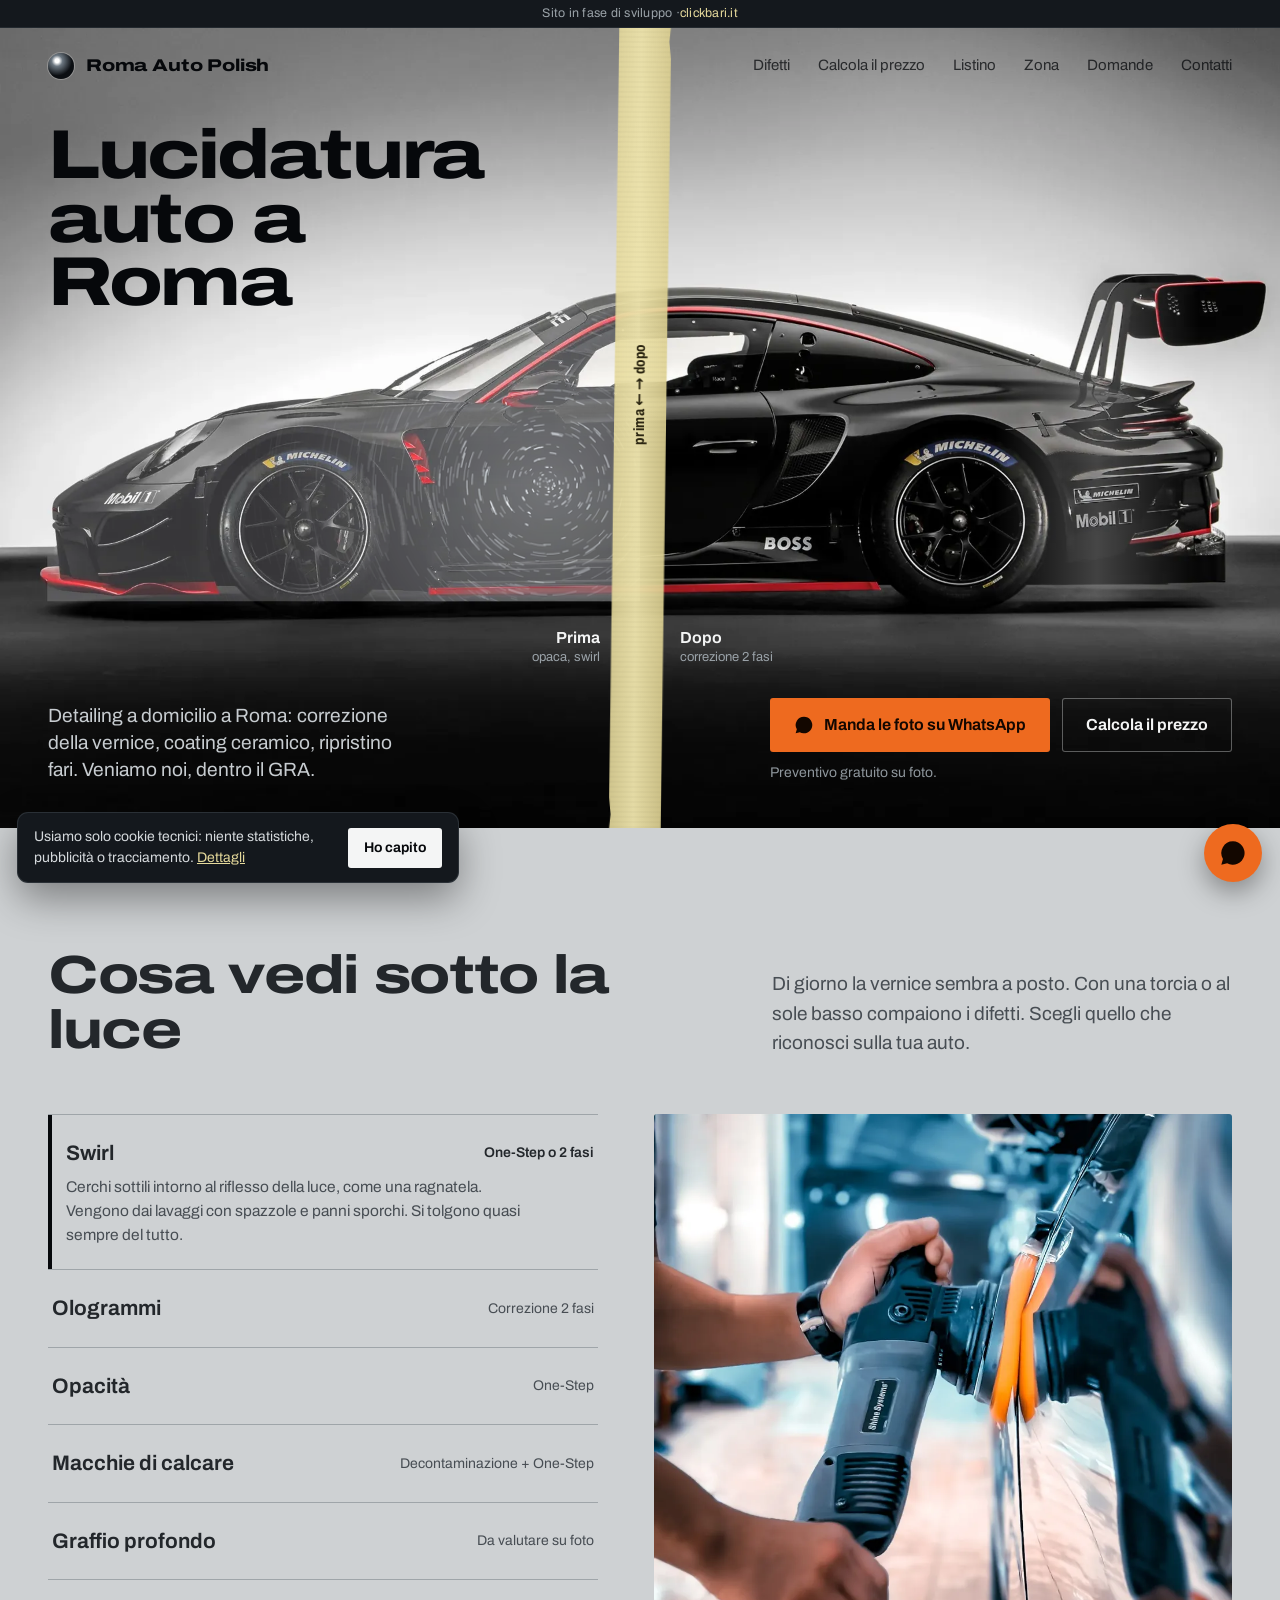
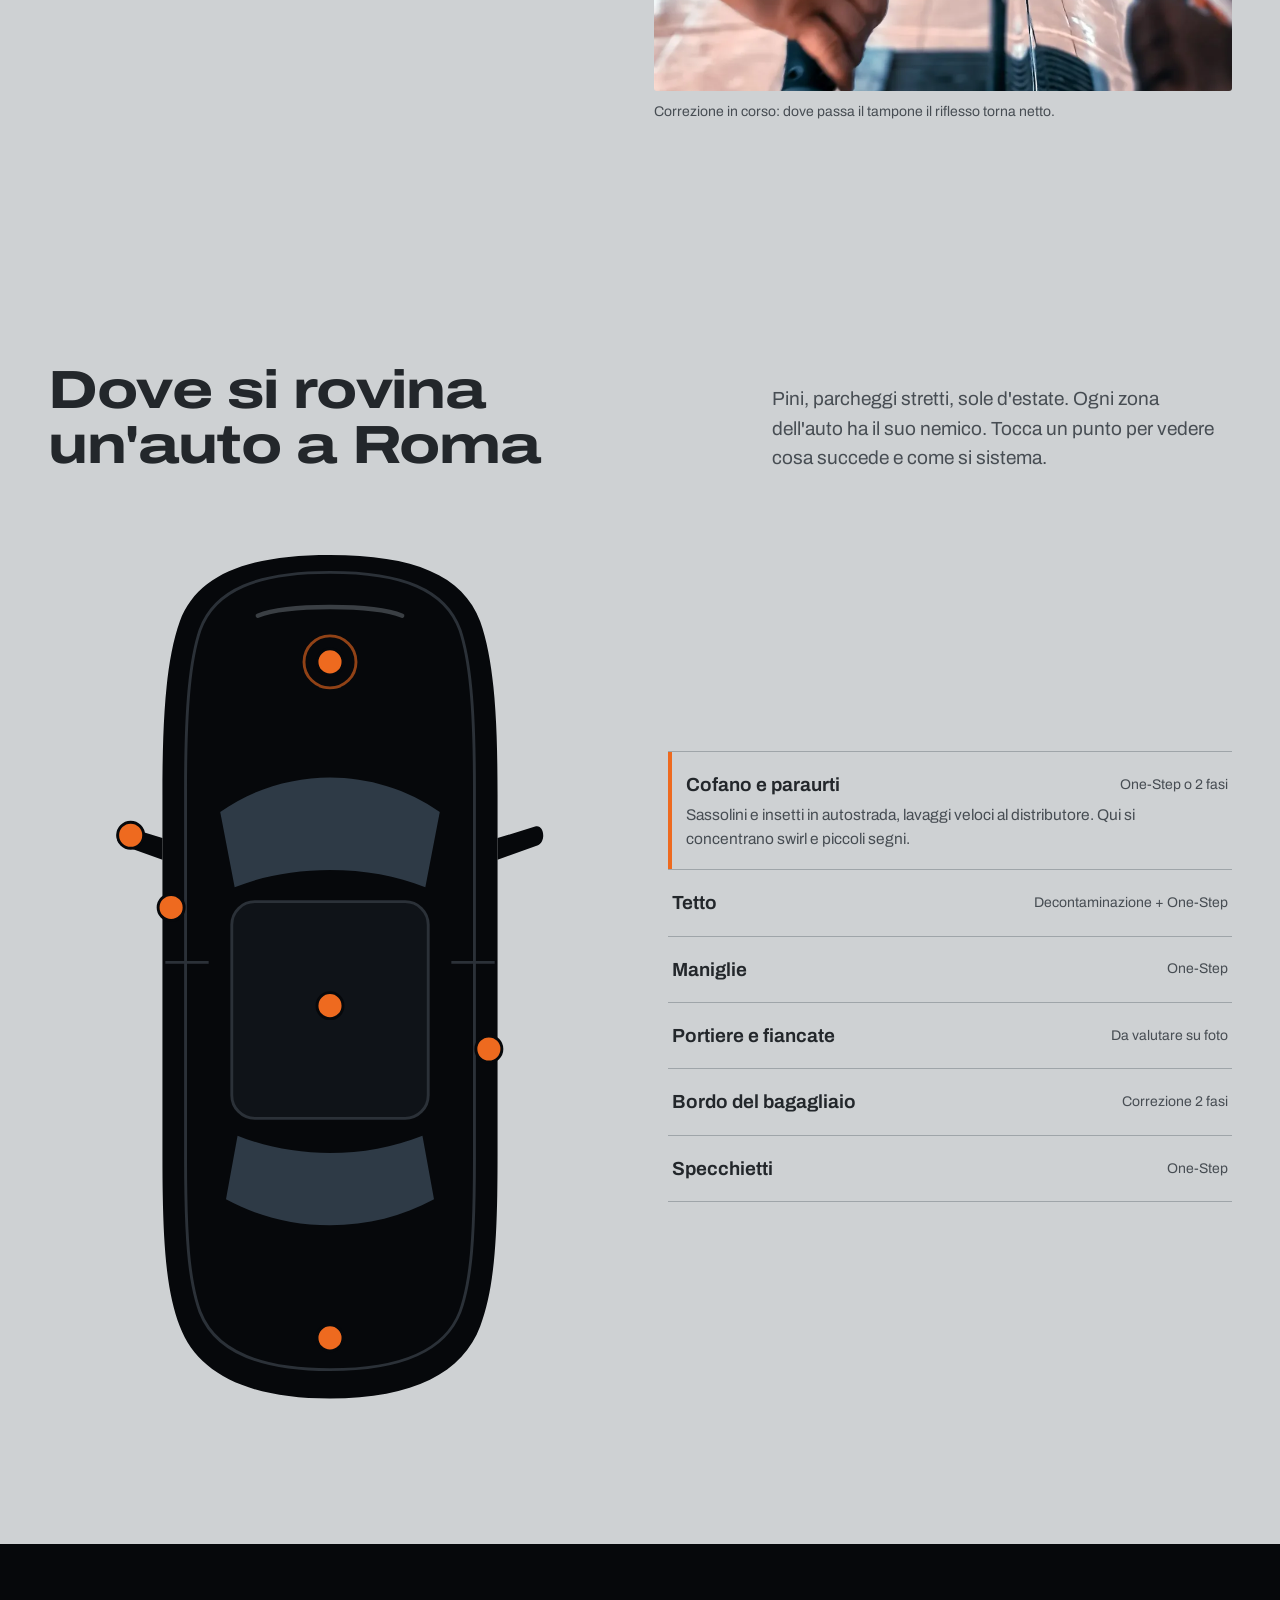
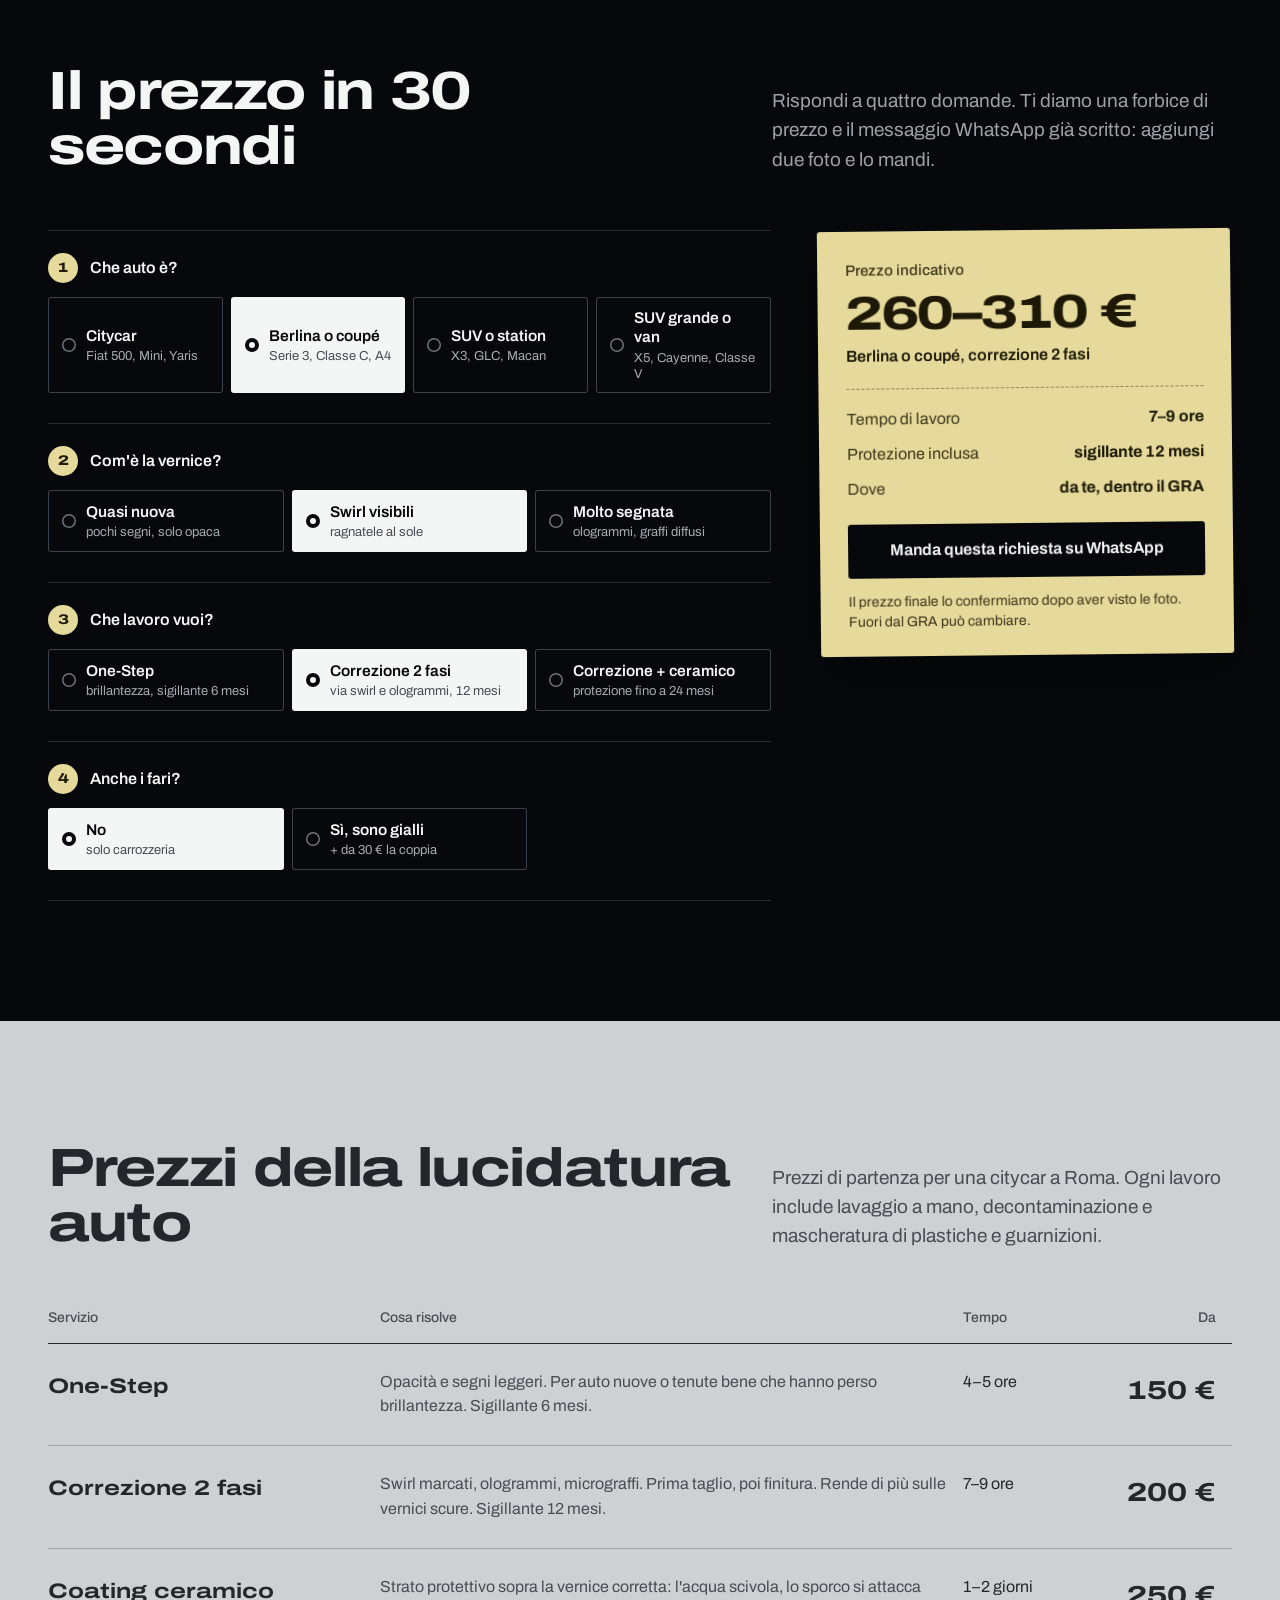
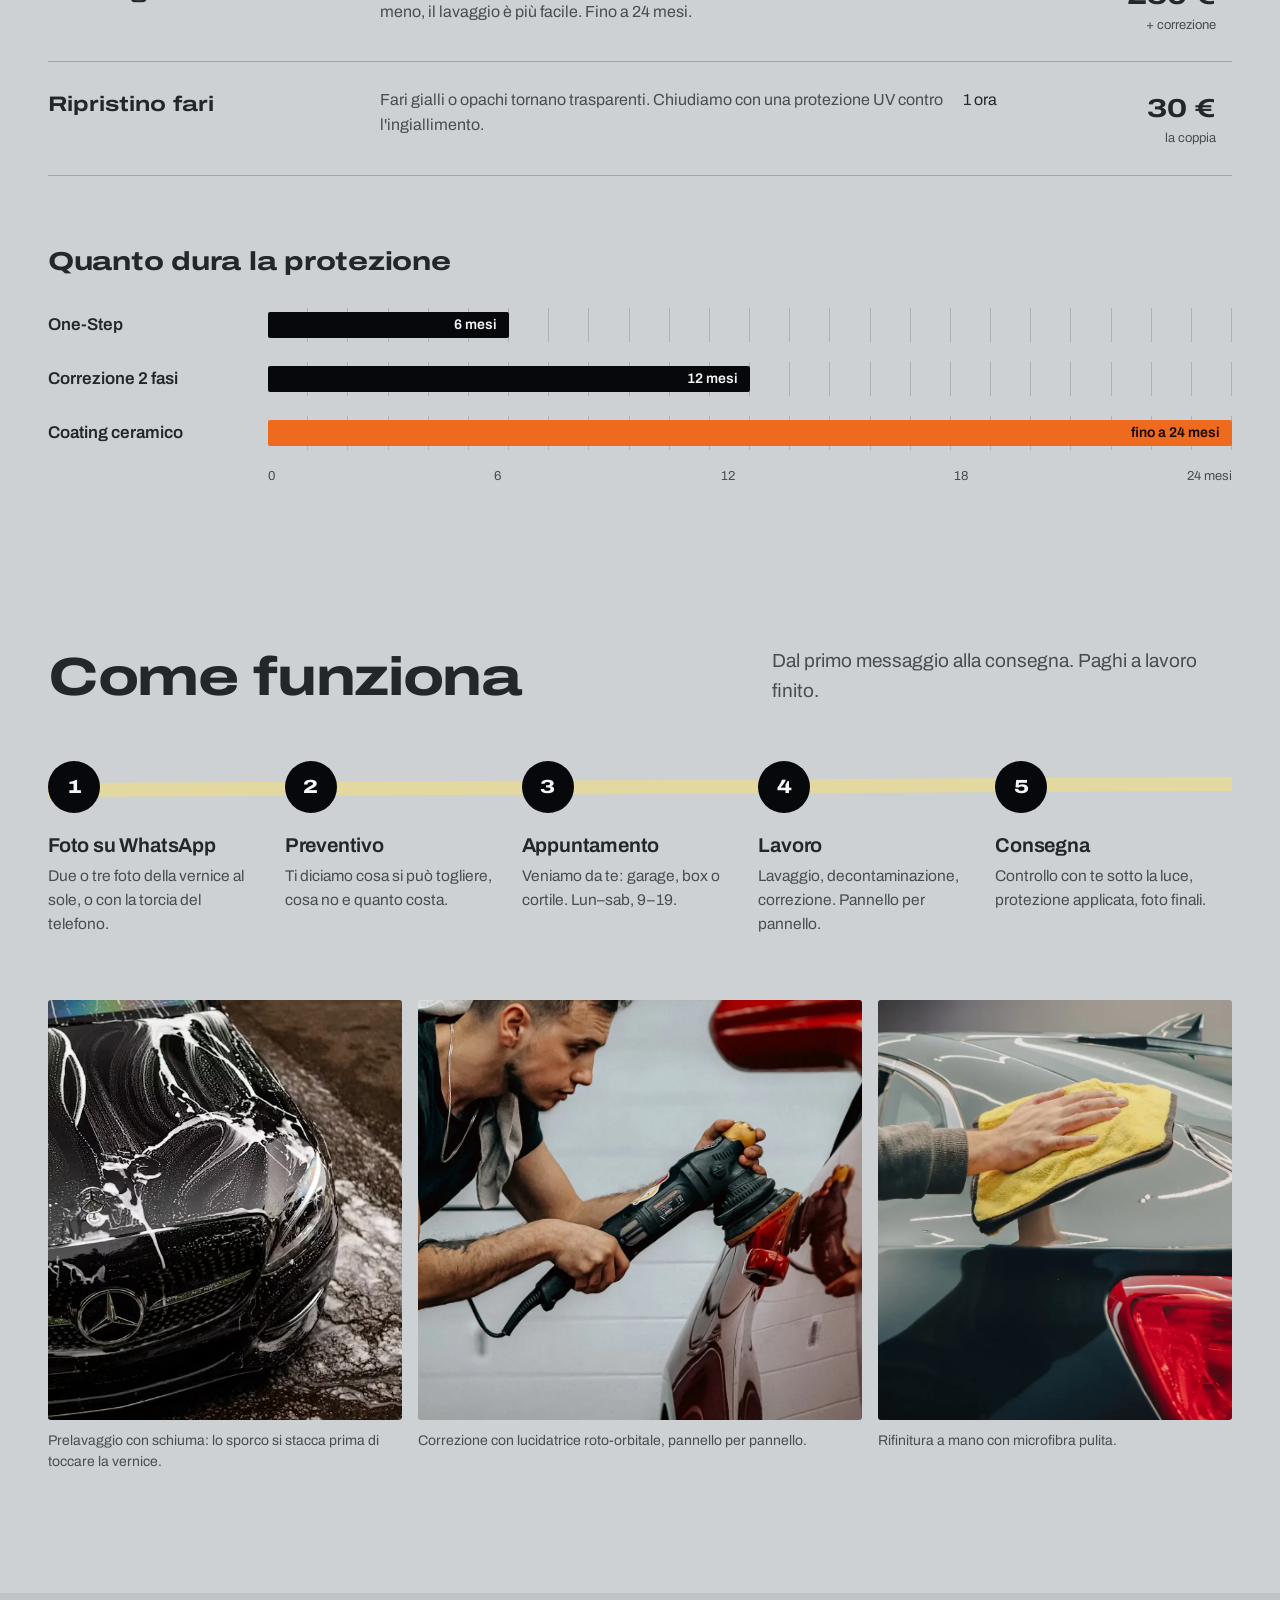
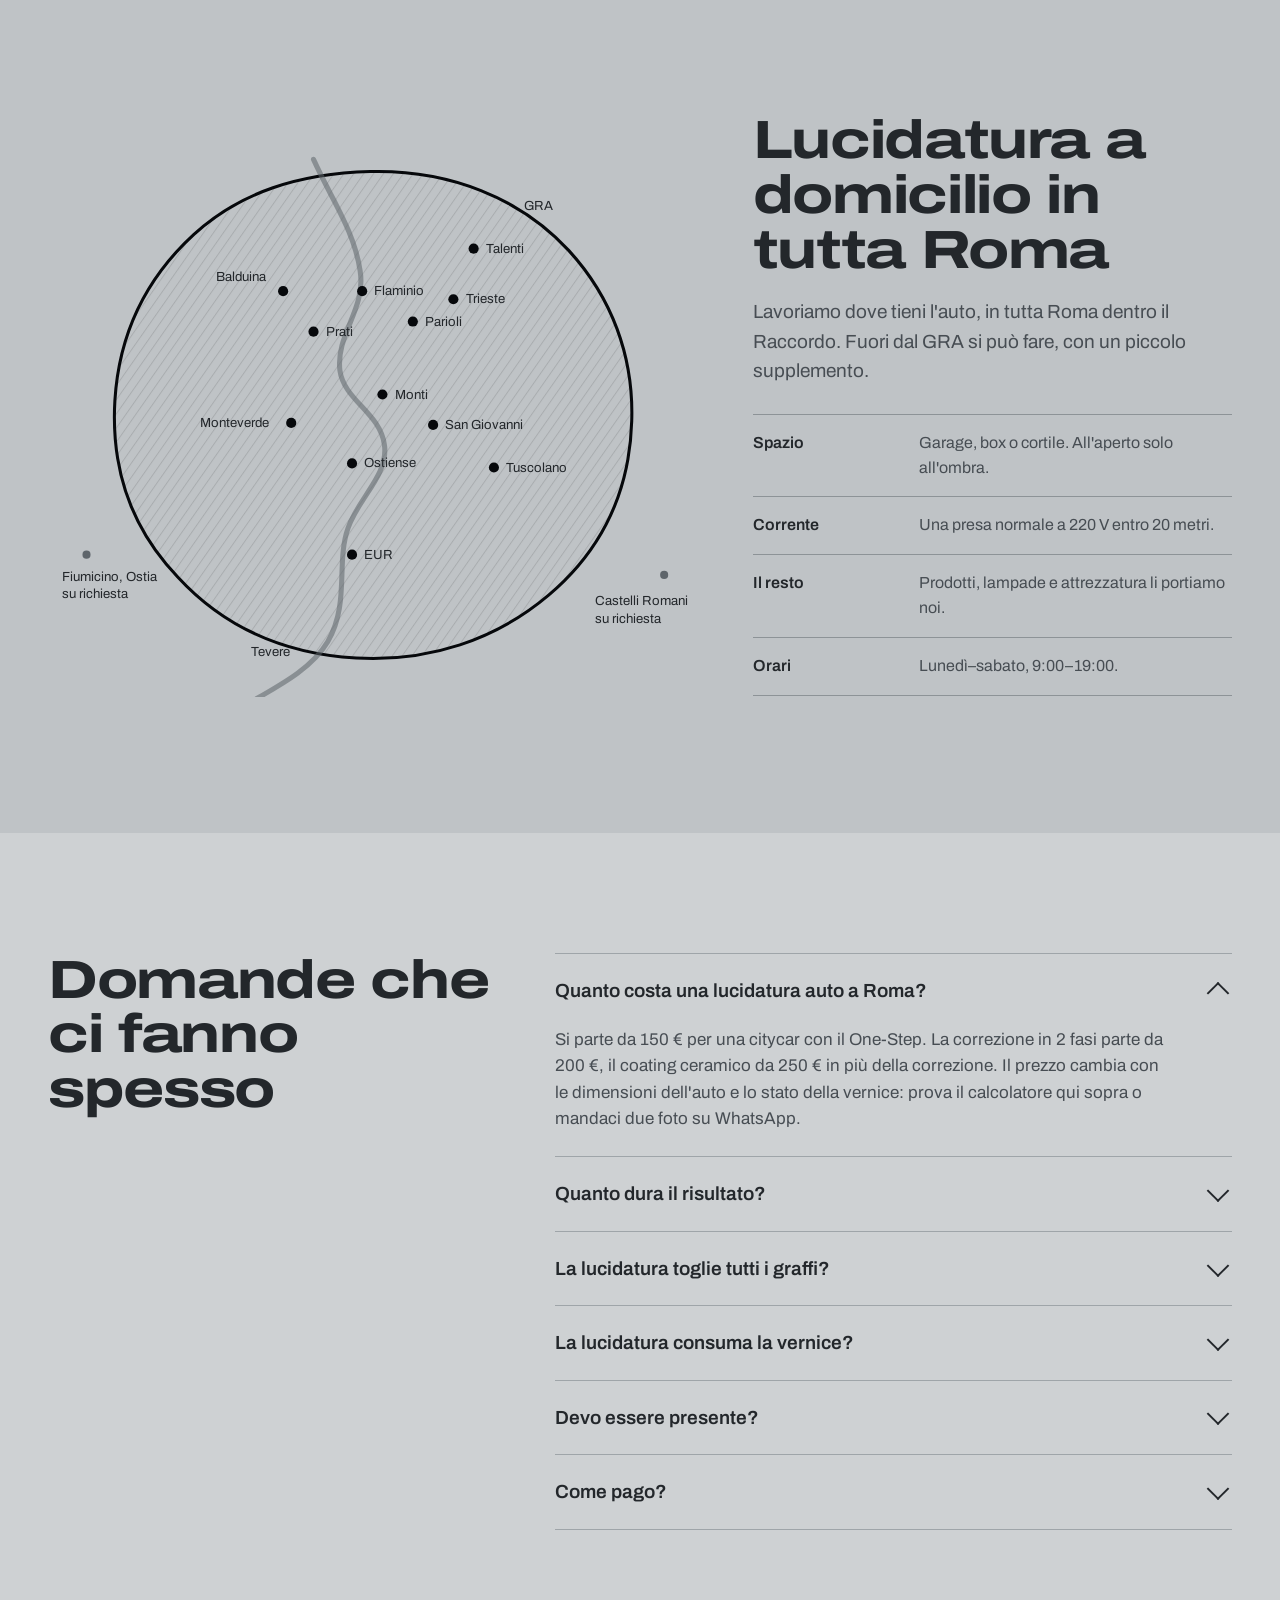
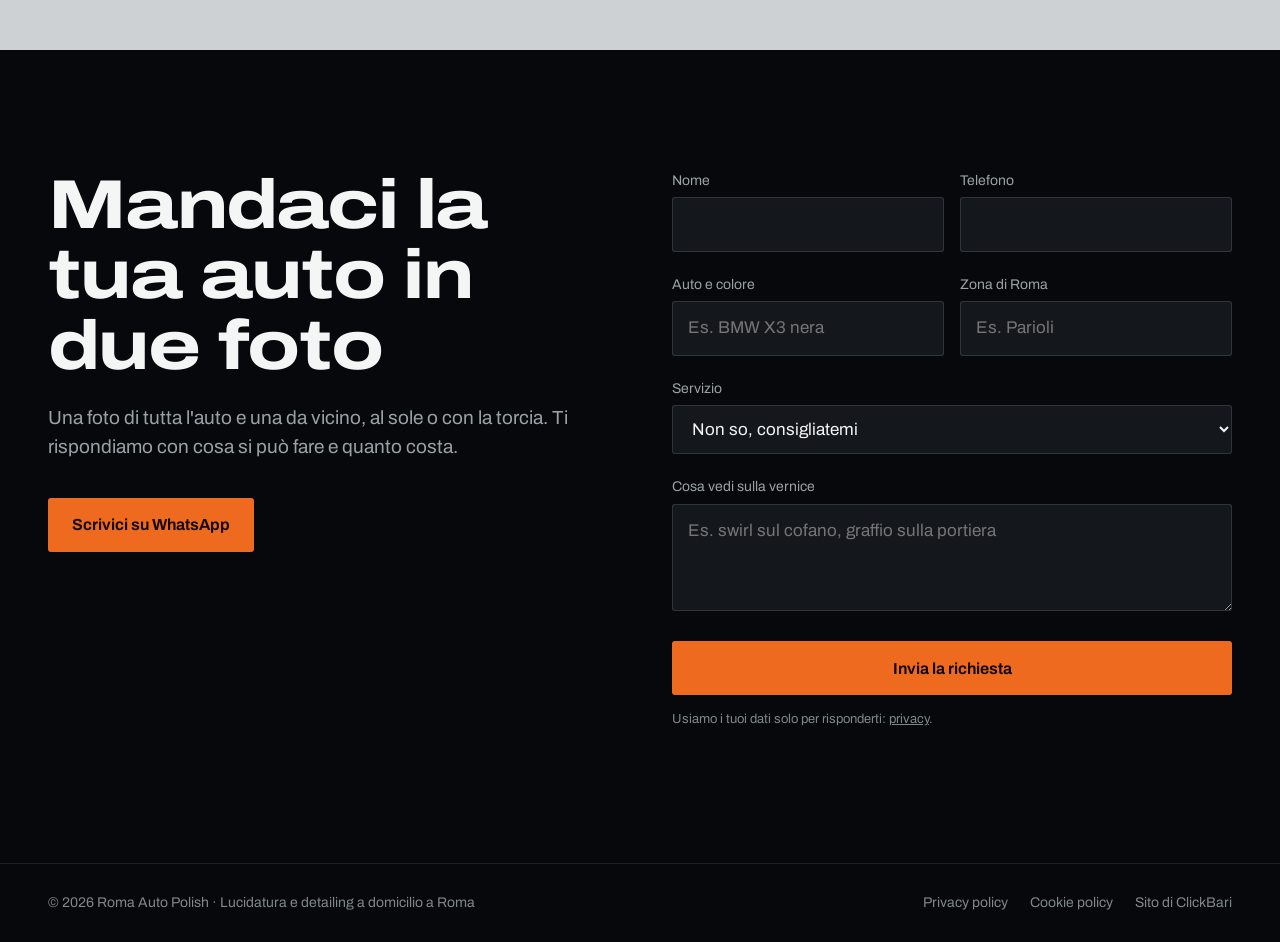
==== commit b5699aa7: "Calcolatore più ordinato, scontrino più leggibile - Ogni domanda: numero e titolo sopra, risposte di" ====
--- a/index.html
+++ b/index.html
@@ -144,7 +144,7 @@
 .d-list li[aria-current] button{padding-left:18px;box-shadow:inset 4px 0 0 var(--lacca)}
 .d-list li[aria-current] p{display:block}
 .d-list li[aria-current] em{color:var(--grafite);font-weight:600}
-.d-photo{position:sticky;top:24px;margin:0}
+.d-photo{position:sticky;top:116px;margin:0}
 .d-photo img{width:100%;height:auto;aspect-ratio:1/1;object-fit:cover;object-position:50% 40%;border-radius:var(--r-s);display:block}
 .d-photo figcaption{margin-top:10px;font-size:14px;color:var(--nebbia)}
 
@@ -181,27 +181,37 @@
 /* ---------- calcolatore ---------- */
 .calc{background:var(--lacca);color:var(--chiaro)}
 .calc .lead{color:#9AA2A8}
-.calc-grid{display:grid;grid-template-columns:minmax(0,1.3fr) minmax(0,.9fr);gap:48px}
+.calc-grid{display:grid;grid-template-columns:minmax(0,1.4fr) minmax(0,.8fr);gap:48px;align-items:start}
 @media (max-width:960px){.calc-grid{grid-template-columns:1fr}}
-fieldset{border:0;margin:0 0 34px;padding:0}
-legend{font-size:15px;color:#9AA2A8;margin-bottom:12px;padding:0}
-legend b{color:var(--chiaro);font-weight:600;margin-right:8px}
-.opts{display:flex;flex-wrap:wrap;gap:8px}
-.opt{position:relative}
+/* domande del calcolatore: una riga per domanda, risposte di pari larghezza */
+#calc{border-top:1px solid #262c32}
+fieldset{border:0;margin:0;padding:22px 0 24px;border-bottom:1px solid #262c32}
+legend{float:left;width:100%;padding:0;margin:0 0 14px;font-size:16px;font-weight:600;color:var(--chiaro);display:flex;align-items:center;gap:12px;line-height:1.25}
+legend b{flex:none;display:grid;place-items:center;width:30px;height:30px;border-radius:50%;background:var(--nastro);color:#221d0b;font-stretch:var(--wide);font-weight:800;font-size:14px}
+.opts{clear:both;display:grid;grid-template-columns:repeat(var(--n,3),minmax(0,1fr));gap:8px}
+.opt{position:relative;display:block;min-width:0}
 .opt input{position:absolute;opacity:0;inset:0;margin:0;cursor:pointer}
-.opt span{display:block;padding:13px 18px;border-radius:var(--r-s);box-shadow:inset 0 0 0 1px #343a41;font-size:15.5px;line-height:1.25;cursor:pointer;transition:box-shadow .12s,background .12s}
-.opt span small{display:block;color:#8C949A;font-size:13px;margin-top:3px}
+.opt span{display:flex;flex-direction:column;justify-content:center;height:100%;min-height:62px;padding:11px 14px 11px 38px;position:relative;border-radius:var(--r-s);box-shadow:inset 0 0 0 1px #3a4148;font-size:15.5px;font-weight:600;line-height:1.25;color:var(--chiaro);cursor:pointer;transition:box-shadow .12s,background .12s}
+.opt span::before{content:"";position:absolute;left:14px;top:50%;width:14px;height:14px;margin-top:-7px;border-radius:50%;box-shadow:inset 0 0 0 1.5px #6c757d}
+.opt span small{display:block;color:#A3ABB1;font-size:13px;font-weight:400;margin-top:3px}
+.opt:hover span{box-shadow:inset 0 0 0 1px #8C949A}
 .opt input:checked+span{background:var(--chiaro);color:var(--lacca);box-shadow:none}
-.opt input:checked+span small{color:#4f565c}
+.opt input:checked+span::before{box-shadow:inset 0 0 0 4px var(--lacca)}
+.opt input:checked+span small{color:#474D53}
 .opt input:focus-visible+span{outline:2px solid var(--pad);outline-offset:2px}
-.ticket{position:sticky;top:24px;background:var(--nastro);color:#221d0b;border-radius:var(--r-s);padding:30px 30px 26px;transform:rotate(-.6deg);box-shadow:0 20px 50px rgba(0,0,0,.4)}
-.ticket .lbl{font-size:14px;color:#5d5532}
-.ticket .price{white-space:nowrap;font-stretch:var(--wide);font-weight:800;font-size:clamp(40px,4.6vw,64px);letter-spacing:-.03em;line-height:1;margin:8px 0 4px;font-variant-numeric:tabular-nums}
-.ticket dl{display:grid;grid-template-columns:auto 1fr;gap:6px 16px;margin:22px 0 24px;font-size:15px;border-top:1px dashed rgba(34,29,11,.35);padding-top:18px}
-.ticket dt{color:#5d5532}.ticket dd{margin:0;text-align:right;font-weight:600}
+@media (max-width:560px){.opts{grid-template-columns:1fr}.opts[data-m="2"]{grid-template-columns:repeat(2,minmax(0,1fr))}.opt span{min-height:54px}
+  .ticket{padding:24px 22px 20px}.ticket dd{white-space:nowrap}.ticket dl{font-size:15px;grid-template-columns:1fr auto}.ticket .btn{font-size:15px;padding:0 14px}}
+@media (max-width:960px){.ticket{position:static;transform:none}}
+/* scontrino col prezzo */
+.ticket{position:sticky;top:128px;align-self:start;background:var(--nastro);color:#1d1906;border-radius:var(--r-s);padding:28px 28px 24px;transform:rotate(-.6deg);box-shadow:0 20px 50px rgba(0,0,0,.4)}
+.ticket .lbl{font-size:15px;color:#3b3519;font-weight:500}
+.ticket .price{white-space:nowrap;font-stretch:var(--wide);font-weight:800;font-size:clamp(34px,3.7vw,56px);letter-spacing:-.03em;line-height:1;margin:8px 0 6px;font-variant-numeric:tabular-nums}
+.ticket #summary{font-size:16px;color:#1d1906;font-weight:600}
+.ticket dl{display:grid;grid-template-columns:auto 1fr;gap:10px 16px;margin:20px 0 22px;font-size:16px;border-top:1.5px dashed rgba(29,25,6,.45);padding-top:18px}
+.ticket dt{color:#3b3519}.ticket dd{margin:0;text-align:right;font-weight:700;color:#1d1906}
 .ticket .btn{width:100%;justify-content:center;background:var(--lacca);color:var(--chiaro)}
 .ticket .btn:hover{background:#1d232a}
-.ticket .fine{font-size:13px;color:#5d5532;margin-top:14px}
+.ticket .fine{font-size:14px;line-height:1.45;color:#3b3519;margin-top:14px}
 
 /* ---------- listino ---------- */
 .list-table{width:100%;border-collapse:collapse;font-size:16px}
@@ -468,7 +478,7 @@
       <form id="calc" onsubmit="return false">
         <fieldset>
           <legend><b>1</b>Che auto è?</legend>
-          <div class="opts">
+          <div class="opts" data-m="2" style="--n:4">
             <label class="opt"><input type="radio" name="size" value="1" data-l="Citycar"><span>Citycar<small>Fiat 500, Mini, Yaris</small></span></label>
             <label class="opt"><input type="radio" name="size" value="1.2" data-l="Berlina o coupé" checked><span>Berlina o coupé<small>Serie 3, Classe C, A4</small></span></label>
             <label class="opt"><input type="radio" name="size" value="1.4" data-l="SUV o station"><span>SUV o station<small>X3, GLC, Macan</small></span></label>
@@ -477,7 +487,7 @@
         </fieldset>
         <fieldset>
           <legend><b>2</b>Com'è la vernice?</legend>
-          <div class="opts">
+          <div class="opts" data-m="1" style="--n:3">
             <label class="opt"><input type="radio" name="cond" value="1" data-l="quasi nuova"><span>Quasi nuova<small>pochi segni, solo opaca</small></span></label>
             <label class="opt"><input type="radio" name="cond" value="1.1" data-l="swirl visibili" checked><span>Swirl visibili<small>ragnatele al sole</small></span></label>
             <label class="opt"><input type="radio" name="cond" value="1.25" data-l="molto segnata"><span>Molto segnata<small>ologrammi, graffi diffusi</small></span></label>
@@ -485,7 +495,7 @@
         </fieldset>
         <fieldset>
           <legend><b>3</b>Che lavoro vuoi?</legend>
-          <div class="opts">
+          <div class="opts" data-m="1" style="--n:3">
             <label class="opt"><input type="radio" name="svc" value="one" data-l="Lucidatura One-Step"><span>One-Step<small>brillantezza, sigillante 6 mesi</small></span></label>
             <label class="opt"><input type="radio" name="svc" value="two" data-l="Correzione 2 fasi" checked><span>Correzione 2 fasi<small>via swirl e ologrammi, 12 mesi</small></span></label>
             <label class="opt"><input type="radio" name="svc" value="cer" data-l="Correzione + coating ceramico"><span>Correzione + ceramico<small>protezione fino a 24 mesi</small></span></label>
@@ -493,9 +503,9 @@
         </fieldset>
         <fieldset>
           <legend><b>4</b>Anche i fari?</legend>
-          <div class="opts">
-            <label class="opt"><input type="radio" name="fari" value="0" data-l="" checked><span>No</span></label>
-            <label class="opt"><input type="radio" name="fari" value="1" data-l="ripristino fari"><span>Sì, sono gialli o opachi</span></label>
+          <div class="opts" data-m="2" style="--n:3">
+            <label class="opt"><input type="radio" name="fari" value="0" data-l="" checked><span>No<small>solo carrozzeria</small></span></label>
+            <label class="opt"><input type="radio" name="fari" value="1" data-l="ripristino fari"><span>Sì, sono gialli<small>+ da 30 € la coppia</small></span></label>
           </div>
         </fieldset>
       </form>
